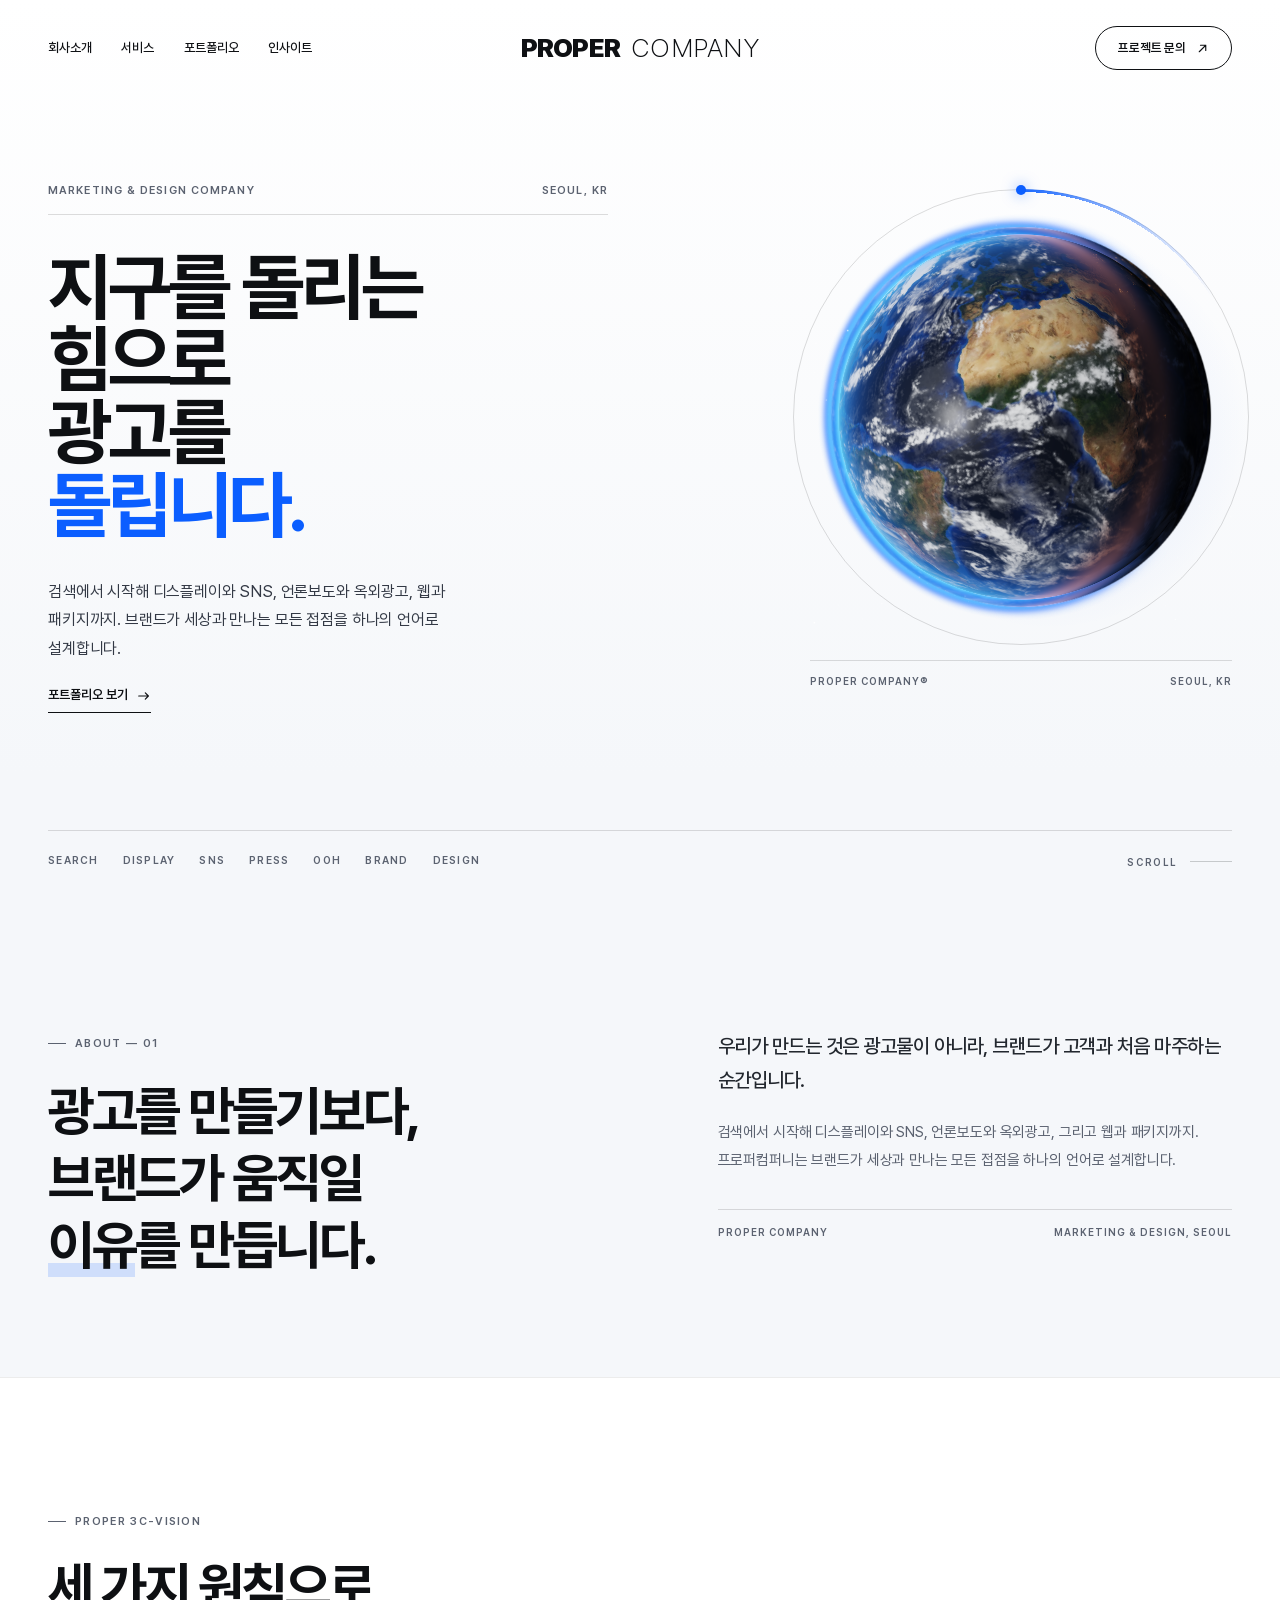
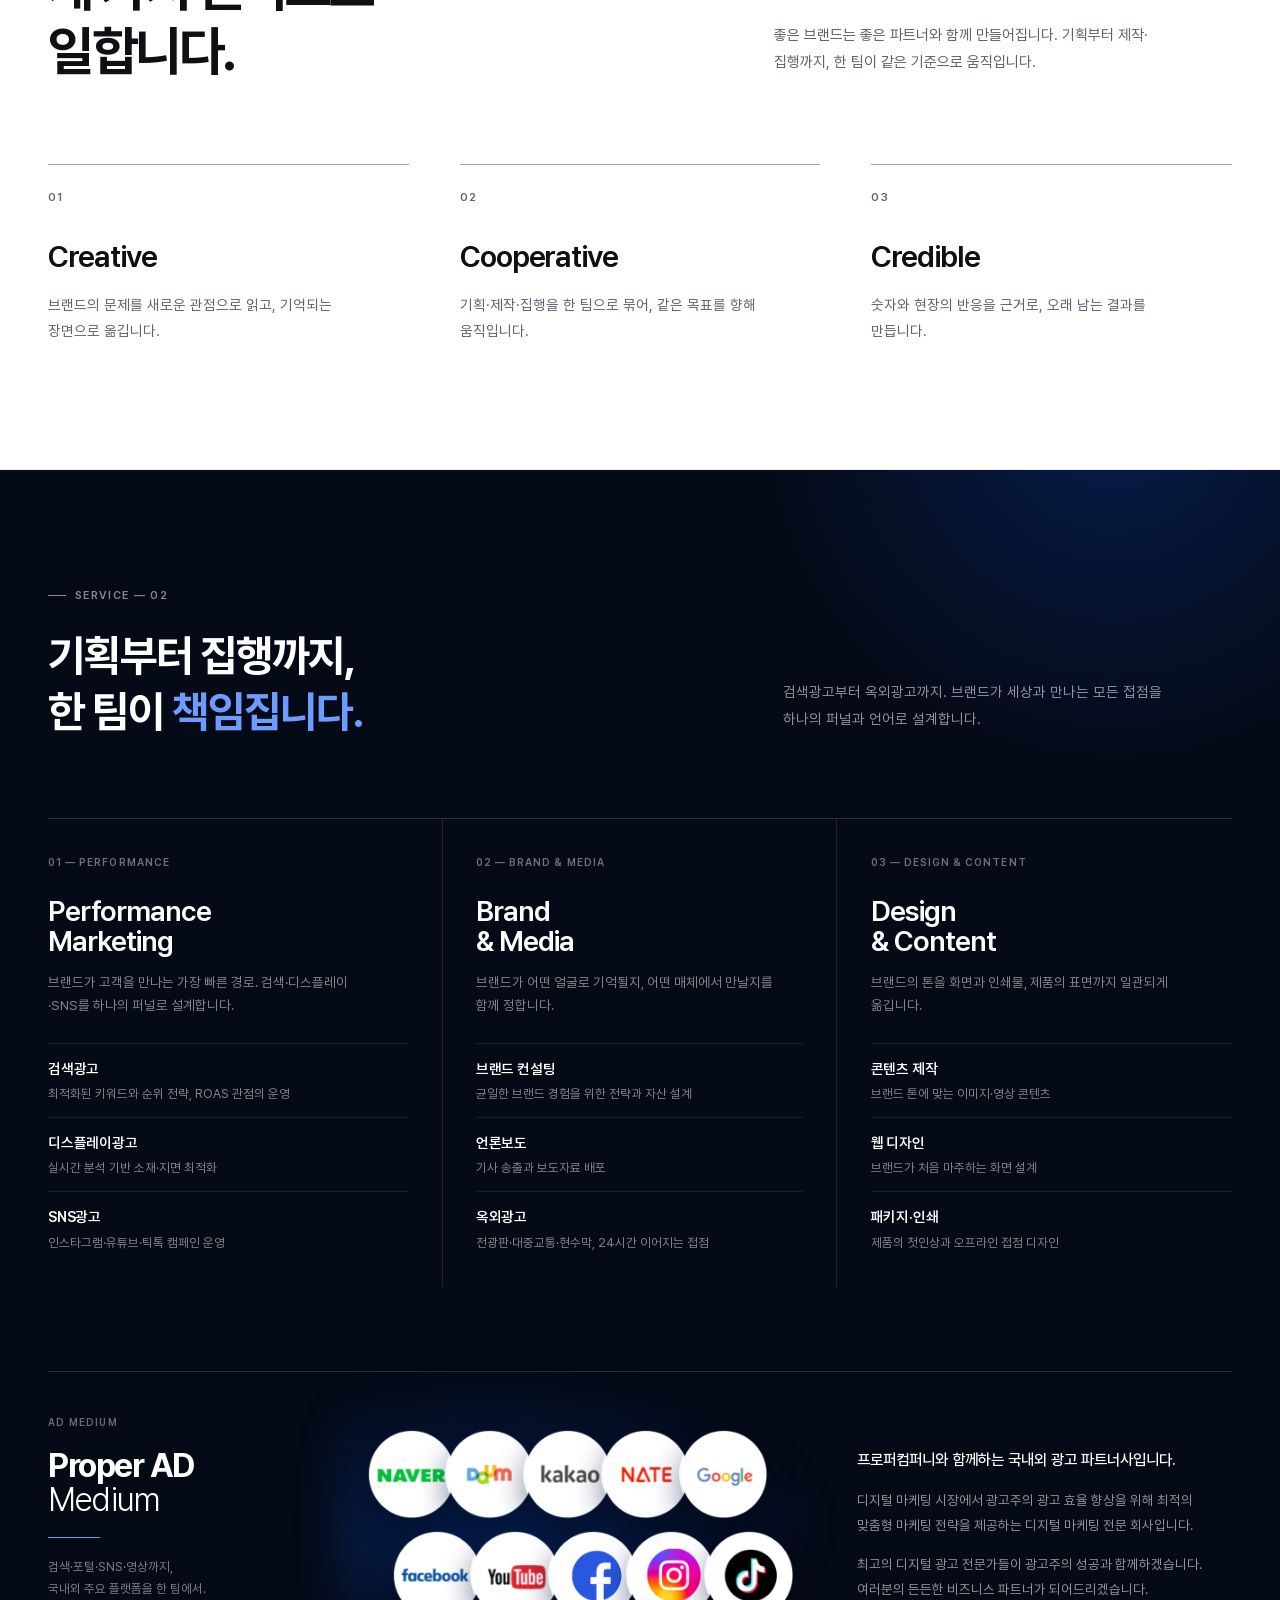
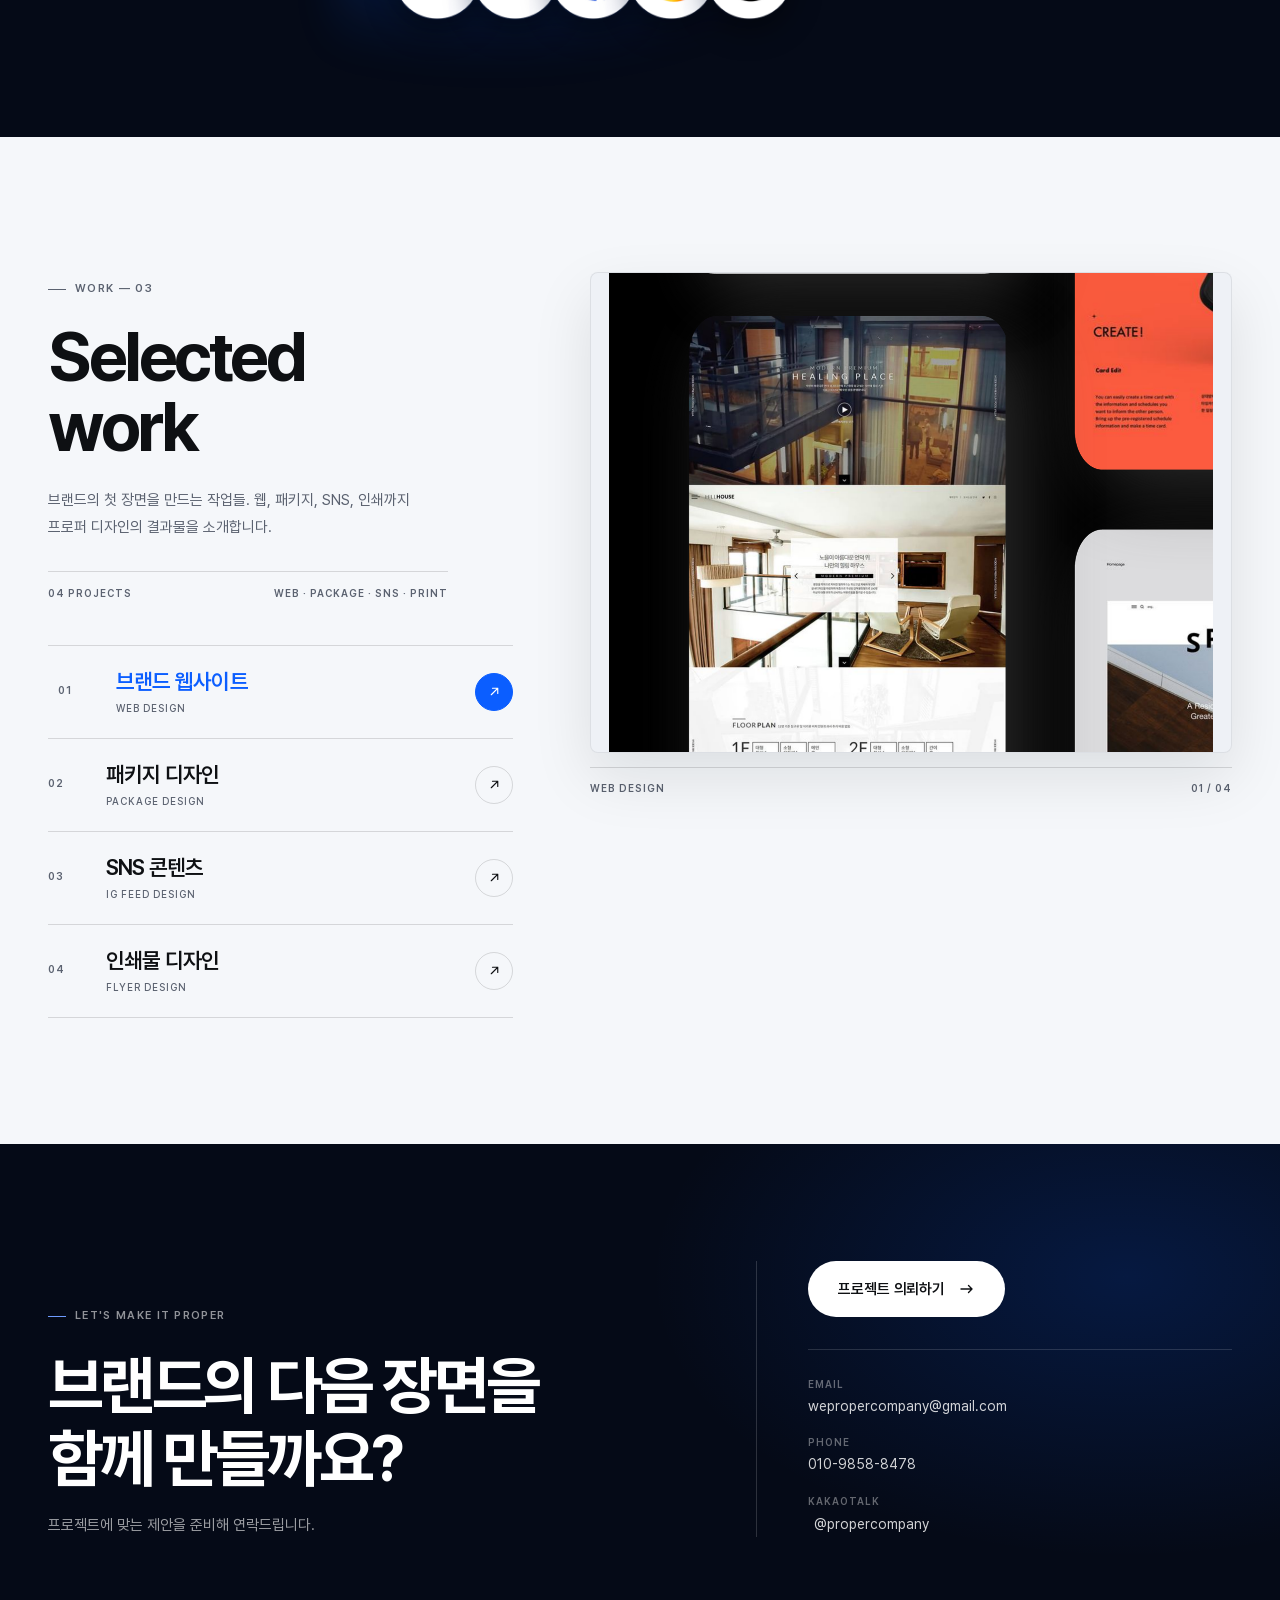
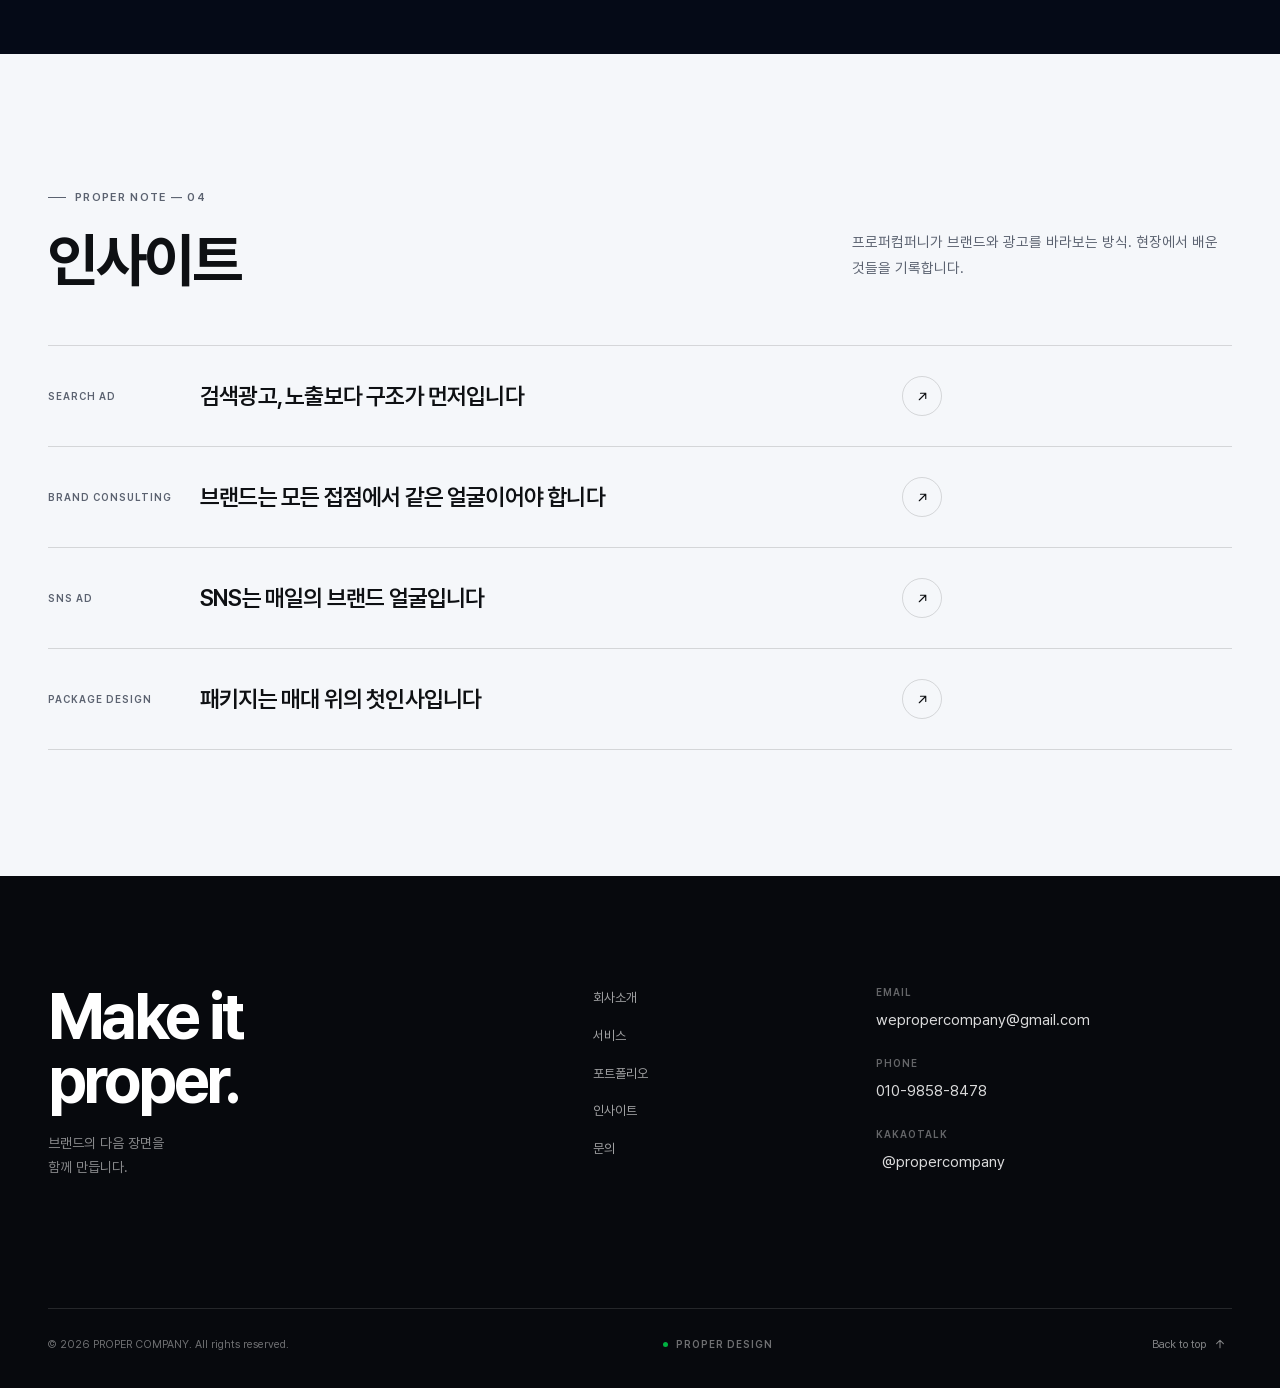
==== proper-company.html @ 9ce6f9da "Initial commit: PROPER COMPANY site Co-Authored-By: Claude Sonnet 5.5 <noreply@anthropic.com>" ====
<!DOCTYPE html>
<html lang="ko">
<head>
  <meta charset="UTF-8">
  <meta name="viewport" content="width=device-width, initial-scale=1.0">
  <meta name="description" content="종합광고대행사 프로퍼컴퍼니. 검색광고, 디스플레이, SNS, 언론보도, 옥외광고, 브랜드 컨설팅과 디자인까지. 브랜드가 세상과 만나는 모든 접점을 설계합니다.">
  <meta property="og:type" content="website">
  <meta property="og:site_name" content="PROPER COMPANY">
  <meta property="og:title" content="PROPER COMPANY — 종합광고대행사 프로퍼컴퍼니">
  <meta property="og:description" content="검색광고부터 디스플레이, SNS, 언론보도, 옥외광고, 브랜드 컨설팅과 디자인까지. 브랜드가 세상과 만나는 모든 접점을 설계합니다.">
  <meta property="og:image" content="assets/images/proper/work-web.png">
  <meta property="og:locale" content="ko_KR">
  <meta name="twitter:card" content="summary_large_image">
  <meta name="theme-color" content="#050A17">
  <title>PROPER COMPANY — 종합광고대행사 프로퍼컴퍼니</title>
  <link rel="stylesheet" href="assets/css/proper.css">
  <link rel="preload" as="image" href="assets/images/proper/terra/poster.png" fetchpriority="high">
  <link rel="preload" as="image" href="assets/images/proper/terra/day.jpg">
  <link rel="preload" as="image" href="assets/images/proper/terra/night.jpg">
  <link rel="preload" as="image" href="assets/images/proper/terra/water.jpg">
  <link rel="preload" as="image" href="assets/images/proper/terra/topo.jpg">
  <link rel="preload" as="image" href="assets/images/proper/terra/clouds.png">
</head>
<body>
  <a class="skip-link" href="#main">본문으로 바로가기</a>

  <header class="site-header" data-od-id="site-header">
    <div class="inner header__inner">
      <nav class="header__nav" aria-label="주요 메뉴">
        <a href="#about">회사소개</a>
        <a href="#services">서비스</a>
        <a href="#portfolio">포트폴리오</a>
        <a href="#insight">인사이트</a>
      </nav>

      <a class="logo" href="#top" aria-label="PROPER COMPANY 홈">
        <span class="logo__proper">PROPER</span><span class="logo__company">COMPANY</span>
      </a>

      <div class="header__actions">
        <button class="header__cta" type="button" data-open-inquiry>
          프로젝트 문의
          <svg viewBox="0 0 16 16" fill="none" aria-hidden="true"><path d="M4 12L12 4M12 4H5.5M12 4v6.5" stroke="currentColor" stroke-width="1.4" stroke-linecap="round" stroke-linejoin="round"/></svg>
        </button>
        <button class="menu-btn" type="button" aria-label="메뉴 열기" aria-expanded="false" aria-controls="mobile-menu">
          <span></span><span></span>
        </button>
      </div>
    </div>
  </header>

  <div class="mobile-menu" id="mobile-menu" aria-hidden="true">
    <nav aria-label="모바일 메뉴">
      <a href="#about">회사소개 <span>01</span></a>
      <a href="#services">서비스 <span>02</span></a>
      <a href="#portfolio">포트폴리오 <span>03</span></a>
      <a href="#insight">인사이트 <span>04</span></a>
      <a href="#contact">문의 <span>05</span></a>
    </nav>
    <div class="mobile-menu__contact">
      <a href="mailto:wepropercompany@gmail.com">wepropercompany@gmail.com</a>
      <a href="tel:01098588478">010-9858-8478</a>
      <span>카카오톡 @propercompany</span>
    </div>
  </div>

  <main id="main">
    <section class="hero" id="top" data-od-id="hero" aria-labelledby="hero-title">
      <div class="inner hero__grid">
        <div class="hero__copy">
          <p class="hero__kicker reveal">
            <span>Marketing &amp; Design Company</span>
            <span>Seoul, KR</span>
          </p>

          <h1 class="hero__title" id="hero-title" data-od-id="hero-title">
            지구를 돌리는<br>힘으로<br>광고를<br><em>돌립니다.</em>
          </h1>

          <div class="hero__aside reveal" style="--d:160ms">
            <p>검색에서 시작해 디스플레이와 SNS, 언론보도와 옥외광고, 웹과 패키지까지. 브랜드가 세상과 만나는 모든 접점을 하나의 언어로 설계합니다.</p>
            <a class="hero__link" href="#portfolio" data-od-id="hero-work-link">
              포트폴리오 보기
              <svg viewBox="0 0 16 16" fill="none" aria-hidden="true"><path d="M2 8h11M9.5 4.5L13 8l-3.5 3.5" stroke="currentColor" stroke-width="1.4" stroke-linecap="round" stroke-linejoin="round"/></svg>
            </a>
          </div>
        </div>

        <div class="hero__visual">
          <div class="hero__orb">
            <div class="hero__orb-y">
              <div class="hero__terra" id="terra-dusk-root" aria-hidden="true"></div>
              <img class="hero__orb-fallback" src="assets/images/proper/terra/poster.png" alt="" width="600" height="600">
              <span class="hero__orbit" aria-hidden="true"><span class="hero__orbit-dot"></span></span>
            </div>
          </div>
          <p class="hero__caption">
            <span>Proper Company®</span>
            <span>Seoul, KR</span>
          </p>
        </div>
      </div>

      <div class="inner hero__foot">
        <ul class="hero__disciplines" aria-label="서비스 분야">
          <li>Search</li>
          <li>Display</li>
          <li>SNS</li>
          <li>Press</li>
          <li>OOH</li>
          <li>Brand</li>
          <li>Design</li>
        </ul>
        <a class="hero__scroll" href="#about">
          <span>SCROLL</span>
          <i aria-hidden="true"></i>
        </a>
      </div>
    </section>

    <section class="prologue" id="about" data-od-id="prologue" aria-labelledby="prologue-title">
      <div class="inner prologue__grid">
        <div class="prologue__head mask-reveal">
          <span class="eyebrow">About — 01</span>
          <h2 id="prologue-title">
            <span class="line"><span>광고를 만들기보다,</span></span>
            <span class="line"><span>브랜드가 움직일</span></span>
            <span class="line"><span><em>이유</em>를 만듭니다.</span></span>
          </h2>
        </div>
        <div class="prologue__copy">
          <p class="prologue__lede reveal" style="--d:120ms">우리가 만드는 것은 광고물이 아니라, 브랜드가 고객과 처음 마주하는 순간입니다.</p>
          <p class="reveal" style="--d:210ms">검색에서 시작해 디스플레이와 SNS, 언론보도와 옥외광고, 그리고 웹과 패키지까지. 프로퍼컴퍼니는 브랜드가 세상과 만나는 모든 접점을 하나의 언어로 설계합니다.</p>
          <div class="prologue__sign reveal" style="--d:300ms">
            <span>PROPER COMPANY</span>
            <span>Marketing &amp; Design, Seoul</span>
          </div>
        </div>
      </div>
    </section>

    <section class="vision" data-od-id="vision" aria-labelledby="vision-title">
      <div class="inner">
        <div class="vision__head mask-reveal">
          <div>
            <span class="eyebrow">Proper 3C-Vision</span>
            <h2 id="vision-title">
              <span class="line"><span>세 가지 원칙으로</span></span>
              <span class="line"><span>일합니다.</span></span>
            </h2>
          </div>
          <p class="reveal" style="--d:220ms">좋은 브랜드는 좋은 파트너와 함께 만들어집니다. 기획부터 제작·집행까지, 한 팀이 같은 기준으로 움직입니다.</p>
        </div>

        <div class="vision__grid">
          <article class="vision__item reveal" data-od-id="vision-creative">
            <span class="vision__index">01</span>
            <h3>Creative</h3>
            <p>브랜드의 문제를 새로운 관점으로 읽고, 기억되는 장면으로 옮깁니다.</p>
          </article>
          <article class="vision__item reveal" style="--d:80ms" data-od-id="vision-cooperative">
            <span class="vision__index">02</span>
            <h3>Cooperative</h3>
            <p>기획·제작·집행을 한 팀으로 묶어, 같은 목표를 향해 움직입니다.</p>
          </article>
          <article class="vision__item reveal" style="--d:160ms" data-od-id="vision-credible">
            <span class="vision__index">03</span>
            <h3>Credible</h3>
            <p>숫자와 현장의 반응을 근거로, 오래 남는 결과를 만듭니다.</p>
          </article>
        </div>
      </div>
    </section>

    <section class="services dark" id="services" data-od-id="services" data-header="dark" aria-labelledby="services-title">
      <div class="inner">
        <div class="services__top">
          <div class="services__intro reveal">
            <span class="eyebrow">Service — 02</span>
            <h2 class="services__statement" id="services-title">
              기획부터 집행까지,<br>한 팀이 <em>책임집니다.</em>
            </h2>
          </div>
          <p class="services__note reveal" style="--d:120ms">
            검색광고부터 옥외광고까지. 브랜드가 세상과 만나는 모든 접점을 하나의 퍼널과 언어로 설계합니다.
          </p>
        </div>

        <div class="service-list">
          <article class="service reveal" data-od-id="service-performance">
            <span class="service__index">01 — Performance</span>
            <h3>Performance<br>Marketing</h3>
            <p class="service__desc">브랜드가 고객을 만나는 가장 빠른 경로. 검색·디스플레이·SNS를 하나의 퍼널로 설계합니다.</p>
            <ul class="service__items">
              <li><strong>검색광고</strong><span>최적화된 키워드와 순위 전략, ROAS 관점의 운영</span></li>
              <li><strong>디스플레이광고</strong><span>실시간 분석 기반 소재·지면 최적화</span></li>
              <li><strong>SNS광고</strong><span>인스타그램·유튜브·틱톡 캠페인 운영</span></li>
            </ul>
          </article>

          <article class="service reveal" style="--d:80ms" data-od-id="service-brand-media">
            <span class="service__index">02 — Brand &amp; Media</span>
            <h3>Brand<br>&amp; Media</h3>
            <p class="service__desc">브랜드가 어떤 얼굴로 기억될지, 어떤 매체에서 만날지를 함께 정합니다.</p>
            <ul class="service__items">
              <li><strong>브랜드 컨설팅</strong><span>균일한 브랜드 경험을 위한 전략과 자산 설계</span></li>
              <li><strong>언론보도</strong><span>기사 송출과 보도자료 배포</span></li>
              <li><strong>옥외광고</strong><span>전광판·대중교통·현수막, 24시간 이어지는 접점</span></li>
            </ul>
          </article>

          <article class="service reveal" style="--d:160ms" data-od-id="service-design">
            <span class="service__index">03 — Design &amp; Content</span>
            <h3>Design<br>&amp; Content</h3>
            <p class="service__desc">브랜드의 톤을 화면과 인쇄물, 제품의 표면까지 일관되게 옮깁니다.</p>
            <ul class="service__items">
              <li><strong>콘텐츠 제작</strong><span>브랜드 톤에 맞는 이미지·영상 콘텐츠</span></li>
              <li><strong>웹 디자인</strong><span>브랜드가 처음 마주하는 화면 설계</span></li>
              <li><strong>패키지·인쇄</strong><span>제품의 첫인상과 오프라인 접점 디자인</span></li>
            </ul>
          </article>
        </div>

        <div class="media-band reveal" data-od-id="media-band">
          <div class="media-band__head">
            <span class="media-band__label">AD MEDIUM</span>
            <h3 class="media-band__title">Proper AD <span>Medium</span></h3>
            <p class="media-band__note">검색·포털·SNS·영상까지,<br>국내외 주요 플랫폼을 한 팀에서.</p>
          </div>

          <div class="media-band__body">
            <div class="media-band__platforms">
              <ul class="media-band__row" aria-label="국내 광고 플랫폼">
                <li><img src="assets/images/proper/media/naver.png" alt="네이버" width="200" height="200" loading="lazy"></li>
                <li><img src="assets/images/proper/media/daum.png" alt="다음" width="200" height="200" loading="lazy"></li>
                <li><img src="assets/images/proper/media/kakao.png" alt="카카오" width="200" height="200" loading="lazy"></li>
                <li><img src="assets/images/proper/media/nate.png" alt="네이트" width="200" height="200" loading="lazy"></li>
                <li><img src="assets/images/proper/media/google.png" alt="구글" width="200" height="200" loading="lazy"></li>
              </ul>
              <ul class="media-band__row media-band__row--global" aria-label="글로벌 광고 플랫폼">
                <li><img src="assets/images/proper/media/facebook.png" alt="페이스북" width="200" height="200" loading="lazy"></li>
                <li><img src="assets/images/proper/media/youtube.png" alt="유튜브" width="200" height="200" loading="lazy"></li>
                <li><img src="assets/images/proper/media/facebook-icon.png" alt="페이스북 앱" width="200" height="200" loading="lazy"></li>
                <li><img src="assets/images/proper/media/instagram.png" alt="인스타그램" width="200" height="200" loading="lazy"></li>
                <li><img src="assets/images/proper/media/tiktok.png" alt="틱톡" width="200" height="200" loading="lazy"></li>
              </ul>
            </div>

            <div class="media-band__copy">
              <p class="media-band__lede">프로퍼컴퍼니와 함께하는 국내외 광고 파트너사입니다.</p>
              <p>디지털 마케팅 시장에서 광고주의 광고 효율 향상을 위해 최적의 맞춤형 마케팅 전략을 제공하는 디지털 마케팅 전문 회사입니다.</p>
              <p>최고의 디지털 광고 전문가들이 광고주의 성공과 함께하겠습니다. 여러분의 든든한 비즈니스 파트너가 되어드리겠습니다.</p>
            </div>
          </div>
        </div>
      </div>
    </section>

    <section class="portfolio" id="portfolio" data-od-id="portfolio" aria-labelledby="portfolio-title">
      <div class="inner">
        <div class="portfolio__grid">
          <div class="portfolio__left">
            <div class="portfolio__head reveal">
              <span class="eyebrow">Work — 03</span>
              <h2 id="portfolio-title">Selected<br>work</h2>
              <p>브랜드의 첫 장면을 만드는 작업들. 웹, 패키지, SNS, 인쇄까지 프로퍼 디자인의 결과물을 소개합니다.</p>
              <div class="portfolio__meta">
                <span>04 Projects</span>
                <span>Web · Package · SNS · Print</span>
              </div>
            </div>

            <div class="portfolio__list">
              <button class="portfolio__row is-active reveal" type="button" data-work="web" data-od-id="portfolio-item-web" aria-haspopup="dialog">
                <img class="portfolio__thumb" src="assets/images/proper/work-web.png" alt="" width="1200" height="954" loading="lazy">
                <span class="idx">01</span>
                <span class="body">
                  <strong>브랜드 웹사이트</strong>
                  <em>Web Design</em>
                </span>
                <span class="go" aria-hidden="true">
                  <svg viewBox="0 0 16 16" fill="none"><path d="M4 12L12 4M12 4H5.5M12 4v6.5" stroke="currentColor" stroke-width="1.4" stroke-linecap="round" stroke-linejoin="round"/></svg>
                </span>
              </button>

              <button class="portfolio__row reveal" type="button" data-work="package" data-od-id="portfolio-item-package" aria-haspopup="dialog">
                <img class="portfolio__thumb" src="assets/images/proper/work-package.png" alt="" width="1200" height="900" loading="lazy">
                <span class="idx">02</span>
                <span class="body">
                  <strong>패키지 디자인</strong>
                  <em>Package Design</em>
                </span>
                <span class="go" aria-hidden="true">
                  <svg viewBox="0 0 16 16" fill="none"><path d="M4 12L12 4M12 4H5.5M12 4v6.5" stroke="currentColor" stroke-width="1.4" stroke-linecap="round" stroke-linejoin="round"/></svg>
                </span>
              </button>

              <button class="portfolio__row reveal" type="button" data-work="igfeed" data-od-id="portfolio-item-igfeed" aria-haspopup="dialog">
                <img class="portfolio__thumb" src="assets/images/proper/work-igfeed.png" alt="" width="1200" height="720" loading="lazy">
                <span class="idx">03</span>
                <span class="body">
                  <strong>SNS 콘텐츠</strong>
                  <em>IG Feed Design</em>
                </span>
                <span class="go" aria-hidden="true">
                  <svg viewBox="0 0 16 16" fill="none"><path d="M4 12L12 4M12 4H5.5M12 4v6.5" stroke="currentColor" stroke-width="1.4" stroke-linecap="round" stroke-linejoin="round"/></svg>
                </span>
              </button>

              <button class="portfolio__row reveal" type="button" data-work="flyer" data-od-id="portfolio-item-flyer" aria-haspopup="dialog">
                <img class="portfolio__thumb" src="assets/images/proper/work-flyer.png" alt="" width="1200" height="790" loading="lazy">
                <span class="idx">04</span>
                <span class="body">
                  <strong>인쇄물 디자인</strong>
                  <em>Flyer Design</em>
                </span>
                <span class="go" aria-hidden="true">
                  <svg viewBox="0 0 16 16" fill="none"><path d="M4 12L12 4M12 4H5.5M12 4v6.5" stroke="currentColor" stroke-width="1.4" stroke-linecap="round" stroke-linejoin="round"/></svg>
                </span>
              </button>
            </div>
          </div>

          <div class="portfolio__preview reveal" style="--d:120ms">
            <div class="portfolio__frame" aria-hidden="true">
              <img class="is-shown" data-preview="web" src="assets/images/proper/work-web.png" alt="브랜드 웹사이트 디자인 예시" width="1200" height="954">
              <img data-preview="package" src="assets/images/proper/work-package.png" alt="패키지 디자인 예시" width="1200" height="900" loading="lazy">
              <img data-preview="igfeed" src="assets/images/proper/work-igfeed.png" alt="SNS 피드 디자인 예시" width="1200" height="720" loading="lazy">
              <img data-preview="flyer" src="assets/images/proper/work-flyer.png" alt="인쇄물 디자인 예시" width="1200" height="790" loading="lazy">
            </div>
            <div class="portfolio__caption">
              <span data-cap-cat>Web Design</span>
              <span data-cap-idx>01 / 04</span>
            </div>
          </div>
        </div>
      </div>
    </section>

    <section class="cta dark" id="contact" data-od-id="cta" data-header="dark" aria-labelledby="cta-title">
      <div class="inner cta__grid">
        <div class="cta__copy reveal">
          <span class="eyebrow">Let's make it proper</span>
          <h2 id="cta-title">브랜드의 다음 장면을<br>함께 만들까요?</h2>
          <p>프로젝트에 맞는 제안을 준비해 연락드립니다.</p>
        </div>

        <div class="cta__panel reveal" style="--d:120ms">
          <button class="cta__button" type="button" data-open-inquiry data-od-id="inquiry-open-btn">
            프로젝트 의뢰하기
            <svg viewBox="0 0 16 16" fill="none" aria-hidden="true"><path d="M2 8h11M9.5 4.5L13 8l-3.5 3.5" stroke="currentColor" stroke-width="1.4" stroke-linecap="round" stroke-linejoin="round"/></svg>
          </button>
          <div class="cta__contact">
            <div>
              <span>Email</span>
              <a href="mailto:wepropercompany@gmail.com">wepropercompany@gmail.com</a>
            </div>
            <div>
              <span>Phone</span>
              <a href="tel:01098588478">010-9858-8478</a>
            </div>
            <div>
              <span>KakaoTalk</span>
              <button type="button" data-copy-kakao>
                @propercompany
                <span class="copy-status" aria-live="polite">복사됨</span>
              </button>
            </div>
          </div>
        </div>
      </div>
    </section>

    <section class="insight" id="insight" data-od-id="insight" aria-labelledby="insight-title">
      <div class="inner">
        <div class="insight__head reveal">
          <div>
            <span class="eyebrow">Proper Note — 04</span>
            <h2 id="insight-title">인사이트</h2>
          </div>
          <p>프로퍼컴퍼니가 브랜드와 광고를 바라보는 방식. 현장에서 배운 것들을 기록합니다.</p>
        </div>

        <div class="insight__list">
          <button class="insight__row reveal" type="button" data-article="search" data-od-id="insight-row-search" aria-haspopup="dialog">
            <span class="tag">Search AD</span>
            <span class="insight__title" role="heading" aria-level="3">검색광고, 노출보다 구조가 먼저입니다</span>
            <span class="go" aria-hidden="true">
              <svg viewBox="0 0 16 16" fill="none"><path d="M4 12L12 4M12 4H5.5M12 4v6.5" stroke="currentColor" stroke-width="1.4" stroke-linecap="round" stroke-linejoin="round"/></svg>
            </span>
            <span class="insight__float" aria-hidden="true">
              <img src="assets/images/proper/work-search.png" alt="" width="1100" height="1012" loading="lazy">
            </span>
          </button>

          <button class="insight__row reveal" type="button" data-article="brand" data-od-id="insight-row-brand" aria-haspopup="dialog">
            <span class="tag">Brand Consulting</span>
            <span class="insight__title" role="heading" aria-level="3">브랜드는 모든 접점에서 같은 얼굴이어야 합니다</span>
            <span class="go" aria-hidden="true">
              <svg viewBox="0 0 16 16" fill="none"><path d="M4 12L12 4M12 4H5.5M12 4v6.5" stroke="currentColor" stroke-width="1.4" stroke-linecap="round" stroke-linejoin="round"/></svg>
            </span>
            <span class="insight__float" aria-hidden="true">
              <img src="assets/images/proper/work-web.png" alt="" width="1200" height="954" loading="lazy">
            </span>
          </button>

          <button class="insight__row reveal" type="button" data-article="sns" data-od-id="insight-row-sns" aria-haspopup="dialog">
            <span class="tag">SNS AD</span>
            <span class="insight__title" role="heading" aria-level="3">SNS는 매일의 브랜드 얼굴입니다</span>
            <span class="go" aria-hidden="true">
              <svg viewBox="0 0 16 16" fill="none"><path d="M4 12L12 4M12 4H5.5M12 4v6.5" stroke="currentColor" stroke-width="1.4" stroke-linecap="round" stroke-linejoin="round"/></svg>
            </span>
            <span class="insight__float" aria-hidden="true">
              <img src="assets/images/proper/work-igfeed.png" alt="" width="1200" height="720" loading="lazy">
            </span>
          </button>

          <button class="insight__row reveal" type="button" data-article="package" data-od-id="insight-row-package" aria-haspopup="dialog">
            <span class="tag">Package Design</span>
            <span class="insight__title" role="heading" aria-level="3">패키지는 매대 위의 첫인사입니다</span>
            <span class="go" aria-hidden="true">
              <svg viewBox="0 0 16 16" fill="none"><path d="M4 12L12 4M12 4H5.5M12 4v6.5" stroke="currentColor" stroke-width="1.4" stroke-linecap="round" stroke-linejoin="round"/></svg>
            </span>
            <span class="insight__float" aria-hidden="true">
              <img src="assets/images/proper/work-package.png" alt="" width="1200" height="900" loading="lazy">
            </span>
          </button>
        </div>
      </div>
    </section>
  </main>

  <footer class="site-footer" data-od-id="footer" data-header="dark">
    <div class="inner">
      <div class="footer__top">
        <div class="footer__statement">
          <h3>Make it<br>proper.</h3>
          <p>브랜드의 다음 장면을<br>함께 만듭니다.</p>
        </div>

        <nav class="footer__nav" aria-label="푸터 메뉴">
          <ul>
            <li><a href="#about">회사소개</a></li>
            <li><a href="#services">서비스</a></li>
            <li><a href="#portfolio">포트폴리오</a></li>
            <li><a href="#insight">인사이트</a></li>
            <li><a href="#contact">문의</a></li>
          </ul>
        </nav>

        <div class="footer__contact">
          <div>
            <span>Email</span>
            <a href="mailto:wepropercompany@gmail.com">wepropercompany@gmail.com</a>
          </div>
          <div>
            <span>Phone</span>
            <a href="tel:01098588478">010-9858-8478</a>
          </div>
          <div>
            <span>KakaoTalk</span>
            <button type="button" data-copy-kakao>
              @propercompany
              <span class="copy-status" aria-live="polite">복사됨</span>
            </button>
          </div>
        </div>
      </div>

      <div class="footer__bottom">
        <p>© 2026 PROPER COMPANY. All rights reserved.</p>
        <span class="design"><i></i>PROPER DESIGN</span>
        <button class="to-top" type="button" data-to-top>
          Back to top
          <svg viewBox="0 0 16 16" fill="none" aria-hidden="true"><path d="M8 13V3M3.5 7.5L8 3l4.5 4.5" stroke="currentColor" stroke-width="1.4" stroke-linecap="round" stroke-linejoin="round"/></svg>
        </button>
      </div>
    </div>
  </footer>

  <!-- Work detail -->
  <div class="modal" id="work-modal" aria-hidden="true" data-od-id="work-modal">
    <div class="modal__backdrop" data-close></div>
    <div class="modal__panel work-modal__panel" role="dialog" aria-modal="true" aria-labelledby="work-modal-title">
      <button class="modal__close" type="button" data-close aria-label="닫기">
        <svg viewBox="0 0 16 16" fill="none" aria-hidden="true"><path d="M4 4l8 8M12 4l-8 8" stroke="currentColor" stroke-width="1.4" stroke-linecap="round"/></svg>
      </button>
      <div class="work-modal__media">
        <img id="work-modal-img" src="assets/images/proper/work-web.png" alt="" width="1200" height="954">
      </div>
      <div class="work-modal__body">
        <span class="eyebrow" id="work-modal-cat">Web Design</span>
        <h2 id="work-modal-title">브랜드 웹사이트</h2>
        <p id="work-modal-desc"></p>
        <dl>
          <div><dt>Scope</dt><dd id="work-modal-scope">기획 · UI/UX · 퍼블리싱</dd></div>
          <div><dt>Deliverables</dt><dd id="work-modal-deliverables">웹사이트</dd></div>
        </dl>
        <button class="work-modal__cta" type="button" data-open-inquiry>
          비슷한 프로젝트 문의하기
          <svg viewBox="0 0 16 16" width="14" height="14" fill="none" aria-hidden="true"><path d="M2 8h11M9.5 4.5L13 8l-3.5 3.5" stroke="currentColor" stroke-width="1.4" stroke-linecap="round" stroke-linejoin="round"/></svg>
        </button>
      </div>
    </div>
  </div>

  <!-- Inquiry -->
  <div class="modal" id="inquiry-modal" aria-hidden="true" data-od-id="inquiry-modal">
    <div class="modal__backdrop" data-close></div>
    <div class="modal__panel inquiry-modal__panel" role="dialog" aria-modal="true" aria-labelledby="inquiry-title">
      <button class="modal__close" type="button" data-close aria-label="닫기">
        <svg viewBox="0 0 16 16" fill="none" aria-hidden="true"><path d="M4 4l8 8M12 4l-8 8" stroke="currentColor" stroke-width="1.4" stroke-linecap="round"/></svg>
      </button>

      <div class="inquiry-modal__head">
        <span class="eyebrow">Project Inquiry</span>
        <h2 id="inquiry-title">프로젝트를 시작해 볼까요?</h2>
        <p>아래 내용을 남겨주시면 담당자가 확인 후 연락드립니다.</p>
      </div>

      <form class="inquiry-form" id="inquiry-form" novalidate>
        <div class="form-grid">
          <div class="field">
            <label for="company">회사 / 브랜드명</label>
            <input type="text" id="company" name="company" autocomplete="organization" placeholder="회사명 또는 브랜드명">
          </div>
          <div class="field">
            <label for="name">담당자명 <span aria-hidden="true">*</span></label>
            <input type="text" id="name" name="name" autocomplete="name" placeholder="성함" aria-describedby="err-name" required>
            <p class="field__error" id="err-name" data-error-for="name"></p>
          </div>
          <div class="field">
            <label for="phone">연락처 <span aria-hidden="true">*</span></label>
            <input type="tel" id="phone" name="phone" autocomplete="tel" placeholder="010-0000-0000" aria-describedby="err-phone" required>
            <p class="field__error" id="err-phone" data-error-for="phone"></p>
          </div>
          <div class="field">
            <label for="email">이메일 <span aria-hidden="true">*</span></label>
            <input type="email" id="email" name="email" autocomplete="email" placeholder="name@company.com" aria-describedby="err-email" required>
            <p class="field__error" id="err-email" data-error-for="email"></p>
          </div>

          <fieldset class="fieldset field--full" aria-describedby="err-service">
            <legend class="fieldset__legend">관심 서비스 <span aria-hidden="true">*</span></legend>
            <div class="chips">
              <label class="chip"><input type="checkbox" name="service" value="검색광고"><span>검색광고</span></label>
              <label class="chip"><input type="checkbox" name="service" value="디스플레이·SNS"><span>디스플레이·SNS</span></label>
              <label class="chip"><input type="checkbox" name="service" value="브랜드 컨설팅"><span>브랜드 컨설팅</span></label>
              <label class="chip"><input type="checkbox" name="service" value="언론·옥외광고"><span>언론·옥외광고</span></label>
              <label class="chip"><input type="checkbox" name="service" value="콘텐츠 제작"><span>콘텐츠 제작</span></label>
              <label class="chip"><input type="checkbox" name="service" value="디자인"><span>디자인</span></label>
            </div>
            <p class="field__error" id="err-service" data-error-for="service"></p>
          </fieldset>

          <div class="field field--full">
            <label for="budget">예산</label>
            <select id="budget" name="budget">
              <option value="">선택해 주세요</option>
              <option>500만 원 이하</option>
              <option>500만 원 – 1,000만 원</option>
              <option>1,000만 원 – 3,000만 원</option>
              <option>3,000만 원 이상</option>
              <option>아직 미정</option>
            </select>
          </div>

          <div class="field field--full">
            <label for="message">프로젝트 내용 <span aria-hidden="true">*</span></label>
            <textarea id="message" name="message" placeholder="프로젝트에 대해 알려주세요. 서비스, 일정, 예산 등을 적어주시면 좋습니다." aria-describedby="err-message" required></textarea>
            <p class="field__error" id="err-message" data-error-for="message"></p>
          </div>
        </div>

        <button class="form-submit" type="submit">
          문의 보내기
          <svg viewBox="0 0 16 16" width="15" height="15" fill="none" aria-hidden="true"><path d="M2 8h11M9.5 4.5L13 8l-3.5 3.5" stroke="currentColor" stroke-width="1.4" stroke-linecap="round" stroke-linejoin="round"/></svg>
        </button>
        <p class="form-note">데모 페이지입니다. 실제 문의는 wepropercompany@gmail.com으로 보내주세요.</p>
      </form>

      <div class="inquiry-success" id="inquiry-success" role="status" aria-live="polite">
        <div class="icon" aria-hidden="true">
          <svg viewBox="0 0 24 24" width="26" height="26" fill="none"><path d="M5 12.5l4.2 4L19 7" stroke="currentColor" stroke-width="1.8" stroke-linecap="round" stroke-linejoin="round"/></svg>
        </div>
        <h3>문의 내용이 준비되었습니다.</h3>
        <p>데모 환경에서는 자동으로 전송되지 않습니다.<br>아래 버튼으로 이메일 앱을 열어 보내주세요.</p>
        <a class="form-submit" id="mailto-link" href="mailto:wepropercompany@gmail.com">이메일로 보내기</a>
        <p class="form-note"><button type="button" class="success-close" data-close>닫기</button></p>
      </div>
    </div>
  </div>

  <!-- Article -->
  <div class="modal" id="article-modal" aria-hidden="true" data-od-id="article-modal">
    <div class="modal__backdrop" data-close></div>
    <div class="modal__panel article-modal__panel" role="dialog" aria-modal="true" aria-labelledby="article-title">
      <button class="modal__close" type="button" data-close aria-label="닫기">
        <svg viewBox="0 0 16 16" fill="none" aria-hidden="true"><path d="M4 4l8 8M12 4l-8 8" stroke="currentColor" stroke-width="1.4" stroke-linecap="round"/></svg>
      </button>
      <span class="eyebrow" id="article-cat">Search AD</span>
      <h2 id="article-title">검색광고, 노출보다 구조가 먼저입니다</h2>
      <div class="article__media"><img id="article-img" src="assets/images/proper/work-search.png" alt="" width="1100" height="1012"></div>
      <div class="article__body" id="article-body"></div>
      <div class="article__meta">PROPER NOTE — PROPER COMPANY</div>
    </div>
  </div>

  <noscript>
    <style>
      .site-header { transform: none; }
      .hero__title, .hero__orb { opacity: 1 !important; transform: none !important; }
      .reveal { opacity: 1 !important; transform: none !important; }
      .line > span, .mask-reveal .eyebrow { opacity: 1 !important; transform: none !important; }
      .eyebrow::before, .vision__item::before { transform: none !important; }
    </style>
  </noscript>

  <script src="assets/vendor/lenis.js"></script>
  <script src="assets/js/terra-dusk.js"></script>
  <script src="assets/js/proper.js"></script>
</body>
</html>
---- assets/css/proper.css ----
@import url("../fonts/fonts.css");

:root {
  --bg: #f5f7fa;
  --surface: #ffffff;
  --ink: #0e1013;
  --muted: #5b6270;
  --line: rgba(14, 16, 19, 0.14);
  --line-soft: rgba(14, 16, 19, 0.08);
  --accent: #0b5eff;
  --accent-deep: #0043d6;
  --accent-soft: #6e9bff;
  --navy: #050a17;
  --navy-soft: #0a1330;
  --green: #00b140;
  --danger: #c93b3b;
  --display: "Pretendard", "Apple SD Gothic Neo", sans-serif;
  --body: "Pretendard", "Apple SD Gothic Neo", sans-serif;
  --ease: cubic-bezier(0.22, 0.61, 0.36, 1);
  --header-h: 92px;
}

*,
*::before,
*::after {
  box-sizing: border-box;
}

html {
  -webkit-text-size-adjust: 100%;
}

html.lenis,
html.lenis body {
  height: auto;
}

.lenis.lenis-smooth {
  scroll-behavior: auto !important;
}

.lenis.lenis-stopped {
  overflow: hidden;
}

section[id] {
  scroll-margin-top: 100px;
}

body {
  margin: 0;
  background: var(--bg);
  color: var(--ink);
  font-family: var(--body);
  font-size: 16px;
  line-height: 1.6;
  word-break: keep-all;
  -webkit-font-smoothing: antialiased;
  overflow-x: hidden;
}

body.is-locked {
  overflow: hidden;
}

h1,
h2,
h3,
h4,
p,
ul,
ol,
figure {
  margin: 0;
}

ul,
ol {
  padding: 0;
  list-style: none;
}

a {
  color: inherit;
  text-decoration: none;
}

button {
  font: inherit;
  color: inherit;
  background: none;
  border: 0;
  cursor: pointer;
}

img {
  display: block;
  max-width: 100%;
}

::selection {
  background: var(--accent);
  color: #fff;
}

:focus-visible {
  outline: 2px solid var(--accent);
  outline-offset: 3px;
  border-radius: 4px;
}

.dark :focus-visible,
.site-footer :focus-visible {
  outline-color: #fff;
}

.inner {
  width: min(1320px, calc(100% - 96px));
  margin: 0 auto;
}

.skip-link {
  position: fixed;
  top: 12px;
  left: 12px;
  z-index: 300;
  padding: 12px 18px;
  background: var(--ink);
  color: #fff;
  border-radius: 8px;
  font-size: 13px;
  transform: translateY(-160%);
}

.skip-link:focus {
  transform: none;
}

.eyebrow {
  display: inline-flex;
  align-items: center;
  gap: 9px;
  font-family: var(--display);
  font-size: 11px;
  font-weight: 600;
  letter-spacing: 0.12em;
  text-transform: uppercase;
  color: var(--muted);
}

.eyebrow::before {
  content: "";
  width: 18px;
  height: 1px;
  background: currentColor;
}

.dark .eyebrow {
  color: rgba(255, 255, 255, 0.52);
}

.reveal {
  opacity: 0;
  transform: translateY(28px);
  transition:
    opacity 0.9s var(--ease),
    transform 0.9s var(--ease);
  transition-delay: var(--d, 0ms);
}

.reveal.is-in {
  opacity: 1;
  transform: none;
}

/* section motion */

.line {
  display: block;
  overflow: hidden;
  padding-bottom: 0.1em;
  margin-bottom: -0.1em;
}

.line > span {
  display: block;
  transform: translateY(112%);
  transition: transform 1s var(--ease);
}

.mask-reveal.is-in .line > span {
  transform: none;
}

.line:nth-child(2) > span {
  transition-delay: 0.08s;
}

.line:nth-child(3) > span {
  transition-delay: 0.16s;
}

.mask-reveal .eyebrow {
  opacity: 0;
  transform: translateY(8px);
  transition:
    opacity 0.6s var(--ease),
    transform 0.7s var(--ease);
}

.mask-reveal.is-in .eyebrow {
  opacity: 1;
  transform: none;
}

.reveal .eyebrow::before,
.mask-reveal .eyebrow::before {
  transform: scaleX(0);
  transform-origin: left;
  transition: transform 0.8s var(--ease) 0.12s;
}

.reveal.is-in .eyebrow::before,
.mask-reveal.is-in .eyebrow::before {
  transform: scaleX(1);
}

/* ---------- header ---------- */

.site-header {
  position: fixed;
  inset: 0 0 auto;
  z-index: 100;
  padding: 26px 0;
  color: var(--ink);
  transform: translateY(-105%);
  transition:
    transform 0.8s var(--ease),
    color 0.35s ease,
    background-color 0.35s ease,
    border-color 0.35s ease;
  border-bottom: 1px solid transparent;
}

body.is-ready .site-header {
  transform: none;
}

.site-header.is-scrolled {
  padding: 18px 0;
  background: rgba(245, 247, 250, 0.78);
  backdrop-filter: blur(16px);
  -webkit-backdrop-filter: blur(16px);
  border-bottom-color: var(--line-soft);
}

.site-header.is-dark {
  color: #fff;
}

.site-header.is-dark.is-scrolled {
  background: rgba(5, 10, 23, 0.62);
  border-bottom-color: rgba(255, 255, 255, 0.1);
}

.header__inner {
  display: grid;
  grid-template-columns: 1fr auto 1fr;
  align-items: center;
  gap: 24px;
}

.header__nav {
  display: flex;
  gap: 30px;
}

.header__nav a {
  position: relative;
  font-size: 13px;
  font-weight: 500;
  letter-spacing: -0.01em;
  white-space: nowrap;
}

.header__nav a::after {
  content: "";
  position: absolute;
  left: 0;
  right: 0;
  bottom: -5px;
  height: 1px;
  background: currentColor;
  transform: scaleX(0);
  transform-origin: left;
  transition: transform 0.35s var(--ease);
}

.header__nav a:hover::after,
.header__nav a:focus-visible::after {
  transform: scaleX(1);
}

.logo {
  display: inline-flex;
  align-items: baseline;
  gap: 0.4em;
  font-family: var(--display);
  font-size: clamp(22px, 2.08vw, 30px);
  font-weight: 400;
  letter-spacing: 0;
  line-height: 1;
  white-space: nowrap;
}

.logo__proper {
  font-weight: 900;
  letter-spacing: -0.03em;
}

.logo__company {
  font-weight: 200;
  letter-spacing: 0.02em;
  opacity: 1;
}

.header__actions {
  display: flex;
  align-items: center;
  justify-content: flex-end;
  gap: 16px;
}

.header__cta {
  display: inline-flex;
  align-items: center;
  gap: 10px;
  min-height: 44px;
  padding: 0 22px;
  border: 1px solid currentColor;
  border-radius: 999px;
  font-size: 12.5px;
  font-weight: 600;
  letter-spacing: -0.01em;
  transition:
    background-color 0.3s ease,
    color 0.3s ease,
    border-color 0.3s ease;
}

.header__cta:hover {
  background: var(--ink);
  color: #fff;
  border-color: var(--ink);
}

.is-dark .header__cta:hover {
  background: #fff;
  color: var(--ink);
  border-color: #fff;
}

.header__cta svg {
  width: 13px;
  height: 13px;
}

.menu-btn {
  display: none;
  width: 44px;
  height: 44px;
  padding: 0;
  position: relative;
  border: 1px solid currentColor;
  border-radius: 50%;
}

.menu-btn span {
  position: absolute;
  left: 13px;
  width: 16px;
  height: 1px;
  background: currentColor;
  transition: transform 0.35s var(--ease), top 0.35s var(--ease);
}

.menu-btn span:first-child {
  top: 20px;
}

.menu-btn span:last-child {
  top: 24px;
}

.menu-open .menu-btn span:first-child {
  top: 22px;
  transform: rotate(45deg);
}

.menu-open .menu-btn span:last-child {
  top: 22px;
  transform: rotate(-45deg);
}

.mobile-menu {
  position: fixed;
  inset: 0;
  z-index: 90;
  display: flex;
  flex-direction: column;
  justify-content: center;
  padding: 120px 36px 48px;
  background: var(--navy);
  color: #fff;
  opacity: 0;
  visibility: hidden;
  transform: translateY(-24px);
  transition:
    opacity 0.45s var(--ease),
    transform 0.45s var(--ease),
    visibility 0.45s;
}

.menu-open .mobile-menu {
  opacity: 1;
  visibility: visible;
  transform: none;
}

.mobile-menu nav {
  display: flex;
  flex-direction: column;
  border-top: 1px solid rgba(255, 255, 255, 0.14);
}

.mobile-menu nav a {
  display: flex;
  align-items: baseline;
  justify-content: space-between;
  padding: 20px 0;
  border-bottom: 1px solid rgba(255, 255, 255, 0.14);
  font-size: 30px;
  font-weight: 600;
  letter-spacing: -0.03em;
}

.mobile-menu nav a span {
  font-family: var(--display);
  font-size: 10px;
  font-weight: 400;
  letter-spacing: 0.18em;
  color: rgba(255, 255, 255, 0.45);
}

.mobile-menu__contact {
  margin-top: auto;
  display: grid;
  gap: 6px;
  font-size: 13px;
  color: rgba(255, 255, 255, 0.6);
}

.mobile-menu__contact a:hover {
  color: #fff;
}

/* ---------- hero ---------- */

.hero {
  position: relative;
  display: flex;
  flex-direction: column;
  min-height: 100svh;
  padding: calc(var(--header-h) + 36px) 0 30px;
  overflow: hidden;
  background: linear-gradient(180deg, #ffffff 0%, var(--bg) 86%);
}

.hero__grid {
  flex: 1;
  display: grid;
  grid-template-columns: minmax(0, 1.04fr) minmax(280px, 0.96fr);
  align-items: center;
  gap: clamp(32px, 5vw, 76px);
  padding-bottom: clamp(44px, 7vh, 76px);
}

.hero__kicker {
  display: flex;
  justify-content: space-between;
  gap: 18px;
  max-width: 560px;
  margin-bottom: clamp(26px, 4vh, 40px);
  padding-bottom: 14px;
  border-bottom: 1px solid var(--line);
  font-family: var(--display);
  font-size: 11px;
  font-weight: 600;
  letter-spacing: 0.1em;
  text-transform: uppercase;
  color: var(--muted);
}

.hero__title {
  font-family: var(--display);
  font-size: clamp(48px, 5.8vw, 86px);
  font-weight: 700;
  line-height: 0.98;
  letter-spacing: -0.055em;
  opacity: 0;
  transform: translateY(26px);
  transition:
    opacity 1s var(--ease),
    transform 1.15s var(--ease);
}

body.is-ready .hero__title {
  opacity: 1;
  transform: none;
}

.hero__title em {
  font-style: normal;
  color: var(--accent);
}

.hero__aside {
  display: flex;
  flex-direction: column;
  align-items: flex-start;
  gap: 20px;
  max-width: 430px;
  margin-top: clamp(28px, 4vh, 42px);
}

.hero__aside p {
  font-size: 16px;
  line-height: 1.78;
  letter-spacing: -0.01em;
  color: #333945;
}

.hero__link {
  display: inline-flex;
  align-items: center;
  gap: 9px;
  min-height: 30px;
  padding-bottom: 4px;
  border-bottom: 1px solid var(--ink);
  font-size: 13px;
  font-weight: 600;
  transition:
    color 0.25s ease,
    border-color 0.25s ease;
}

.hero__link:hover {
  color: var(--accent);
  border-bottom-color: var(--accent);
}

.hero__link svg {
  width: 14px;
  height: 14px;
  transition: transform 0.3s var(--ease);
}

.hero__link:hover svg {
  transform: translateX(3px);
}

.hero__visual {
  position: relative;
  display: flex;
  flex-direction: column;
  align-items: flex-end;
  justify-self: end;
  gap: 32px;
  width: min(100%, 520px);
}

.hero__visual::before {
  content: "";
  position: absolute;
  top: 50%;
  right: -6%;
  width: 82%;
  aspect-ratio: 1;
  transform: translateY(-54%);
  border-radius: 50%;
  background: radial-gradient(circle, rgba(11, 94, 255, 0.12), transparent 66%);
  pointer-events: none;
}

.hero__orb {
  position: relative;
  width: clamp(280px, 33vw, 462px);
  aspect-ratio: 1;
  opacity: 0;
  transform: translateY(44px) scale(0.96);
  transition:
    opacity 1.4s var(--ease) 0.12s,
    transform 1.6s var(--ease) 0.12s;
}

.hero__orbit {
  position: absolute;
  z-index: 2;
  inset: -4%;
  border: 1px solid var(--line);
  border-radius: 50%;
  pointer-events: none;
}

.hero__orbit-dot {
  position: absolute;
  inset: 0;
  animation: orbit-spin 18s linear infinite reverse;
}

.hero__orbit-dot::before {
  content: "";
  position: absolute;
  inset: -1px;
  border-radius: 50%;
  background: conic-gradient(
    from 0deg,
    rgba(11, 94, 255, 0.9) 0deg,
    rgba(11, 94, 255, 0.5) 18deg,
    rgba(11, 94, 255, 0.16) 38deg,
    transparent 58deg 360deg
  );
  -webkit-mask: radial-gradient(farthest-side, transparent calc(100% - 3px), #000 calc(100% - 3px));
  mask: radial-gradient(farthest-side, transparent calc(100% - 3px), #000 calc(100% - 3px));
  filter: drop-shadow(0 0 4px rgba(11, 94, 255, 0.45));
}

.hero__orbit-dot::after {
  content: "";
  position: absolute;
  top: -5px;
  left: 50%;
  width: 10px;
  height: 10px;
  margin-left: -5px;
  border-radius: 50%;
  background: var(--accent);
  box-shadow: 0 0 14px rgba(11, 94, 255, 0.55);
}

.hero__orb-y {
  position: relative;
  z-index: 1;
  width: 100%;
  height: 100%;
}

@keyframes orbit-spin {
  to {
    transform: rotate(360deg);
  }
}

body.is-ready .hero__orb {
  opacity: 1;
  transform: none;
}

.hero__orb img {
  width: 100%;
  height: 100%;
}

.hero__terra {
  position: absolute;
  inset: 0;
  z-index: 1;
}

.hero__terra > div {
  width: 100%;
  height: 100%;
}

.hero__orb-fallback {
  position: absolute;
  inset: 0;
  z-index: 0;
  object-fit: contain;
  pointer-events: none;
  transition:
    opacity 0.7s var(--ease),
    visibility 0.7s;
}

.hero__terra[data-ready="true"] + .hero__orb-fallback {
  opacity: 0;
  visibility: hidden;
}

.hero__caption {
  display: flex;
  justify-content: space-between;
  gap: 18px;
  width: clamp(280px, 33vw, 462px);
  padding-top: 12px;
  border-top: 1px solid var(--line);
  font-family: var(--display);
  font-size: 10px;
  font-weight: 600;
  letter-spacing: 0.1em;
  text-transform: uppercase;
  color: var(--muted);
}

.hero__foot {
  display: flex;
  align-items: center;
  justify-content: space-between;
  gap: 28px;
  padding-top: 22px;
  border-top: 1px solid var(--line);
}

.hero__disciplines {
  display: flex;
  flex-wrap: wrap;
  gap: 6px 24px;
}

.hero__disciplines li {
  font-family: var(--display);
  font-size: 10.5px;
  font-weight: 600;
  letter-spacing: 0.12em;
  text-transform: uppercase;
  color: var(--muted);
}

.hero__scroll {
  display: inline-flex;
  align-items: center;
  gap: 12px;
  font-family: var(--display);
  font-size: 10px;
  font-weight: 600;
  letter-spacing: 0.16em;
  color: var(--muted);
}

.hero__scroll i {
  position: relative;
  display: block;
  width: 42px;
  height: 1px;
  background: rgba(14, 16, 19, 0.2);
  overflow: hidden;
}

.hero__scroll i::after {
  content: "";
  position: absolute;
  inset: 0 auto 0 -100%;
  width: 100%;
  background: var(--ink);
  animation: scroll-line 1.9s var(--ease) infinite;
}

.hero__scroll:hover {
  color: var(--ink);
}

@keyframes scroll-line {
  0% {
    transform: translateX(0);
  }
  60%,
  100% {
    transform: translateX(200%);
  }
}

/* ---------- prologue ---------- */

.prologue {
  padding: clamp(96px, 14vh, 160px) 0 clamp(84px, 11vh, 128px);
}

.prologue__grid {
  display: grid;
  grid-template-columns: 1.06fr 0.94fr;
  gap: clamp(48px, 7vw, 104px);
  align-items: start;
}

.prologue__head h2 {
  margin-top: 26px;
  font-family: var(--display);
  font-size: clamp(34px, 4.2vw, 54px);
  font-weight: 700;
  line-height: 1.24;
  letter-spacing: -0.045em;
}

.prologue__head h2 em {
  font-style: normal;
  box-shadow: inset 0 -0.26em 0 rgba(11, 94, 255, 0.16);
}

.prologue__copy {
  max-width: 520px;
  padding-top: 4px;
}

.prologue__copy p {
  margin-top: 22px;
  font-size: 15px;
  line-height: 1.85;
  letter-spacing: -0.01em;
  color: var(--muted);
}

.prologue__copy .prologue__lede {
  margin-top: 0;
  font-size: 20px;
  font-weight: 500;
  line-height: 1.68;
  letter-spacing: -0.025em;
  color: #23282f;
}

.prologue__sign {
  display: flex;
  justify-content: space-between;
  gap: 20px;
  margin-top: 34px;
  padding-top: 14px;
  border-top: 1px solid var(--line);
  font-family: var(--display);
  font-size: 10px;
  font-weight: 600;
  letter-spacing: 0.1em;
  text-transform: uppercase;
  color: var(--muted);
}

.prologue__sign span:last-child {
  text-align: right;
}

/* ---------- vision ---------- */

.vision {
  padding: clamp(96px, 14vh, 150px) 0 clamp(100px, 14vh, 160px);
  background: var(--surface);
  border-top: 1px solid var(--line-soft);
  border-bottom: 1px solid var(--line-soft);
}

.vision__head {
  display: grid;
  grid-template-columns: 1fr 0.72fr;
  gap: clamp(40px, 7vw, 96px);
  align-items: end;
}

.vision__head h2 {
  margin-top: 24px;
  font-family: var(--display);
  font-size: clamp(34px, 4.2vw, 54px);
  font-weight: 700;
  line-height: 1.2;
  letter-spacing: -0.045em;
}

.vision__head p {
  max-width: 410px;
  padding-bottom: 8px;
  font-size: 15px;
  line-height: 1.8;
  color: var(--muted);
}

.vision__grid {
  display: grid;
  grid-template-columns: repeat(3, 1fr);
  gap: clamp(26px, 4vw, 56px);
  margin-top: clamp(52px, 7vw, 80px);
}

.vision__item {
  position: relative;
  padding-top: 24px;
  border-top: 1px solid var(--line);
}

.vision__item::before {
  content: "";
  position: absolute;
  top: -1px;
  left: 0;
  width: 100%;
  height: 1px;
  background: var(--ink);
  opacity: 0.28;
  transform: scaleX(0);
  transform-origin: left;
  transition: transform 1.1s var(--ease);
  transition-delay: var(--d, 0ms);
}

.vision__item.is-in::before {
  transform: scaleX(1);
}

.vision__index {
  display: block;
  margin-bottom: 26px;
  font-family: var(--display);
  font-size: 11px;
  font-weight: 600;
  letter-spacing: 0.1em;
  color: var(--muted);
}

.vision__item h3 {
  font-family: var(--display);
  font-size: clamp(24px, 2.4vw, 30px);
  font-weight: 600;
  letter-spacing: -0.035em;
}

.vision__item p {
  max-width: 300px;
  margin-top: 12px;
  font-size: 14.5px;
  line-height: 1.75;
  color: var(--muted);
}

/* ---------- services ---------- */

.services {
  position: relative;
  padding: clamp(88px, 12vh, 128px) 0 clamp(80px, 11vh, 118px);
  background: var(--navy);
  color: #fff;
  overflow: hidden;
}

.services::before {
  content: "";
  position: absolute;
  inset: -36% -18% auto auto;
  width: 62vw;
  height: 62vw;
  background: radial-gradient(circle, rgba(11, 94, 255, 0.22) 0%, transparent 64%);
  pointer-events: none;
}

.services .inner {
  position: relative;
  z-index: 1;
}

.services__top {
  display: grid;
  grid-template-columns: 1.18fr 0.82fr;
  gap: clamp(40px, 7vw, 96px);
  align-items: end;
}

.services__statement {
  max-width: 900px;
  margin-top: 24px;
  font-family: var(--display);
  font-size: clamp(30px, 3.4vw, 46px);
  font-weight: 700;
  line-height: 1.28;
  letter-spacing: -0.045em;
}

.services__statement em {
  font-style: normal;
  color: var(--accent-soft);
}

.services__note {
  max-width: 380px;
  padding-bottom: 8px;
  font-size: 14.5px;
  line-height: 1.8;
  color: rgba(255, 255, 255, 0.56);
}

.service-list {
  display: grid;
  grid-template-columns: repeat(3, 1fr);
  margin-top: clamp(52px, 7vw, 78px);
  border-top: 1px solid rgba(255, 255, 255, 0.16);
}

.service {
  padding: clamp(28px, 3vw, 36px) clamp(22px, 2.6vw, 38px) 34px 0;
  border-right: 1px solid rgba(255, 255, 255, 0.1);
  transition: background-color 0.4s ease;
}

.service:last-child {
  border-right: 0;
  padding-right: 0;
}

.service + .service {
  padding-left: clamp(22px, 2.6vw, 38px);
}

.service:hover {
  background: rgba(255, 255, 255, 0.03);
}

.service__index {
  display: block;
  font-family: var(--display);
  font-size: 10.5px;
  font-weight: 600;
  letter-spacing: 0.1em;
  text-transform: uppercase;
  color: rgba(255, 255, 255, 0.42);
}

.service h3 {
  margin-top: 26px;
  font-family: var(--display);
  font-size: clamp(24px, 2.2vw, 30px);
  font-weight: 600;
  line-height: 1.06;
  letter-spacing: -0.035em;
}

.service__desc {
  margin-top: 14px;
  max-width: 320px;
  font-size: 13.5px;
  line-height: 1.7;
  color: rgba(255, 255, 255, 0.5);
}

.service__items {
  margin-top: 26px;
  border-top: 1px solid rgba(255, 255, 255, 0.1);
}

.service__items li {
  padding: 13px 0;
  border-bottom: 1px solid rgba(255, 255, 255, 0.08);
}

.service__items li:last-child {
  border-bottom: 0;
  padding-bottom: 0;
}

.service__items strong {
  display: block;
  font-size: 14.5px;
  font-weight: 600;
  letter-spacing: -0.015em;
  color: #fff;
}

.service__items span {
  display: block;
  margin-top: 4px;
  font-size: 12.5px;
  line-height: 1.6;
  color: rgba(255, 255, 255, 0.5);
}

.media-band {
  display: grid;
  grid-template-columns: minmax(200px, 0.3fr) minmax(0, 1fr);
  align-items: start;
  gap: clamp(32px, 4.6vw, 68px);
  margin-top: clamp(56px, 7vw, 84px);
  padding-top: clamp(28px, 3.2vw, 40px);
  border-top: 1px solid rgba(255, 255, 255, 0.14);
}

.media-band__head {
  display: flex;
  flex-direction: column;
  align-items: flex-start;
}

.media-band__label {
  padding-top: 2px;
  font-family: var(--display);
  font-size: 10px;
  font-weight: 600;
  letter-spacing: 0.12em;
  text-transform: uppercase;
  color: rgba(255, 255, 255, 0.4);
  white-space: nowrap;
}

.media-band__title {
  margin-top: 18px;
  font-family: var(--display);
  font-size: clamp(27px, 2.6vw, 36px);
  font-weight: 700;
  line-height: 1.04;
  letter-spacing: -0.045em;
}

.media-band__title span {
  font-weight: 300;
  letter-spacing: -0.025em;
}

.media-band__title::after {
  content: "";
  display: block;
  width: 52px;
  height: 1px;
  margin-top: 20px;
  background: var(--accent-soft);
}

.media-band__note {
  max-width: 250px;
  margin-top: 18px;
  font-size: 12.5px;
  line-height: 1.8;
  color: rgba(255, 255, 255, 0.48);
}

.media-band__body {
  display: grid;
  grid-template-columns: minmax(0, 1.08fr) minmax(250px, 0.92fr);
  align-items: center;
  gap: clamp(32px, 4vw, 60px);
}

.media-band__platforms {
  position: relative;
  padding: clamp(10px, 1.4vw, 18px) 0;
}

.media-band__platforms::before {
  content: "";
  position: absolute;
  inset: -16% -8%;
  background: radial-gradient(ellipse at 32% 50%, rgba(11, 94, 255, 0.28) 0%, transparent 68%);
  filter: blur(18px);
  pointer-events: none;
}

.media-band__row {
  position: relative;
  z-index: 1;
  display: flex;
  align-items: center;
}

.media-band__row--global {
  margin-top: clamp(7px, 0.9vw, 11px);
  padding-left: clamp(12px, 2vw, 28px);
}

.media-band__row li {
  position: relative;
  flex: none;
  width: clamp(58px, 7vw, 100px);
  aspect-ratio: 1;
  transition: transform 0.35s var(--ease);
}

.media-band__row li + li {
  margin-left: clamp(-14px, -0.9vw, -8px);
}

.media-band__row li:hover {
  z-index: 3;
  transform: translateY(-5px);
}

.media-band__row img {
  display: block;
  width: 100%;
  height: 100%;
  border-radius: 50%;
  object-fit: cover;
  box-shadow: 0 12px 28px rgba(0, 0, 0, 0.38);
}

.media-band__copy {
  max-width: 440px;
}

.media-band__copy p:not(.media-band__lede) {
  font-size: 13.5px;
  line-height: 1.85;
  color: rgba(255, 255, 255, 0.56);
}

.media-band__copy p + p {
  margin-top: 14px;
}

.media-band__lede {
  font-size: clamp(15.5px, 1.2vw, 17px);
  font-weight: 500;
  line-height: 1.7;
  color: #fff;
}

/* ---------- portfolio ---------- */

.portfolio {
  padding: clamp(104px, 15vh, 160px) 0 clamp(100px, 14vh, 150px);
  background: var(--bg);
}

.portfolio__grid {
  display: grid;
  grid-template-columns: 0.84fr 1.16fr;
  gap: clamp(40px, 6vw, 88px);
  align-items: start;
}

.portfolio__head h2 {
  margin-top: 24px;
  font-family: var(--display);
  font-size: clamp(40px, 5.4vw, 74px);
  font-weight: 700;
  line-height: 1.02;
  letter-spacing: -0.05em;
}

.portfolio__head > p {
  max-width: 400px;
  margin-top: 24px;
  font-size: 15px;
  line-height: 1.8;
  color: var(--muted);
}

.portfolio__meta {
  display: flex;
  justify-content: space-between;
  gap: 16px;
  max-width: 400px;
  margin-top: 30px;
  padding-top: 13px;
  border-top: 1px solid var(--line);
  font-family: var(--display);
  font-size: 10px;
  font-weight: 600;
  letter-spacing: 0.1em;
  text-transform: uppercase;
  color: var(--muted);
}

.portfolio__list {
  margin-top: 44px;
  border-top: 1px solid var(--line);
}

.portfolio__row {
  display: grid;
  grid-template-columns: 40px 1fr auto;
  gap: 18px;
  align-items: center;
  width: 100%;
  padding: 22px 0;
  text-align: left;
  border-bottom: 1px solid var(--line);
  transition: padding-left 0.35s var(--ease), background-color 0.35s ease;
}

.portfolio__row:hover,
.portfolio__row.is-active {
  padding-left: 10px;
}

.portfolio__row .idx {
  font-family: var(--display);
  font-size: 10.5px;
  font-weight: 600;
  letter-spacing: 0.1em;
  color: var(--muted);
}

.portfolio__row .body strong {
  display: block;
  font-size: clamp(18px, 1.7vw, 24px);
  font-weight: 600;
  letter-spacing: -0.035em;
  line-height: 1.24;
  transition: color 0.3s ease;
}

.portfolio__row:hover .body strong,
.portfolio__row.is-active .body strong {
  color: var(--accent);
}

.portfolio__row .body em {
  display: block;
  margin-top: 5px;
  font-style: normal;
  font-family: var(--display);
  font-size: 10px;
  font-weight: 500;
  letter-spacing: 0.1em;
  text-transform: uppercase;
  color: var(--muted);
}

.portfolio__row .go {
  width: 38px;
  height: 38px;
  display: grid;
  place-items: center;
  border: 1px solid var(--line);
  border-radius: 50%;
  transition:
    background-color 0.3s ease,
    border-color 0.3s ease,
    color 0.3s ease;
}

.portfolio__row:hover .go,
.portfolio__row.is-active .go {
  background: var(--accent);
  border-color: var(--accent);
  color: #fff;
}

.portfolio__row .go svg {
  width: 13px;
  height: 13px;
}

.portfolio__thumb {
  display: none;
  order: -1;
}

.portfolio__preview {
  position: sticky;
  top: 124px;
}

.portfolio__frame {
  position: relative;
  aspect-ratio: 4 / 3;
  border: 1px solid var(--line-soft);
  border-radius: 8px;
  overflow: hidden;
  background: #eef1f6;
  box-shadow: 0 24px 60px rgba(14, 16, 19, 0.1);
}

.portfolio__frame img {
  position: absolute;
  inset: 0;
  width: 100%;
  height: 100%;
  object-fit: contain;
  opacity: 0;
  transform: scale(1.02);
  transition:
    opacity 0.6s var(--ease),
    transform 1.2s var(--ease);
}

.portfolio__frame img.is-shown {
  opacity: 1;
  transform: none;
}

.portfolio__caption {
  display: flex;
  justify-content: space-between;
  gap: 16px;
  margin-top: 14px;
  padding-top: 12px;
  border-top: 1px solid var(--line);
  font-family: var(--display);
  font-size: 10px;
  font-weight: 600;
  letter-spacing: 0.1em;
  text-transform: uppercase;
  color: var(--muted);
}

/* ---------- cta ---------- */

.cta {
  position: relative;
  padding: clamp(96px, 13vh, 140px) 0;
  background: var(--navy);
  color: #fff;
  overflow: hidden;
}

.cta::before {
  content: "";
  position: absolute;
  inset: 0;
  background: radial-gradient(58% 86% at 88% 26%, rgba(11, 94, 255, 0.18), transparent 64%);
  pointer-events: none;
}

.cta__grid {
  position: relative;
  z-index: 1;
  display: grid;
  grid-template-columns: 1.12fr 0.88fr;
  gap: clamp(44px, 8vw, 110px);
  align-items: end;
}

.cta .eyebrow {
  color: rgba(255, 255, 255, 0.56);
}

.cta .eyebrow::before {
  background: var(--accent-soft);
}

.cta h2 {
  margin-top: 24px;
  font-family: var(--display);
  font-size: clamp(36px, 5vw, 64px);
  font-weight: 700;
  line-height: 1.14;
  letter-spacing: -0.05em;
}

.cta__copy > p {
  margin-top: 18px;
  font-size: 15px;
  color: rgba(255, 255, 255, 0.6);
}

.cta__panel {
  padding-left: clamp(28px, 4vw, 56px);
  border-left: 1px solid rgba(255, 255, 255, 0.16);
}

.cta__button {
  display: inline-flex;
  align-items: center;
  justify-content: center;
  gap: 14px;
  min-height: 56px;
  padding: 0 30px;
  border-radius: 999px;
  background: #fff;
  color: var(--ink);
  font-size: 15px;
  font-weight: 600;
  letter-spacing: -0.01em;
  transition:
    background-color 0.3s ease,
    color 0.3s ease;
}

.cta__button:hover {
  background: var(--accent);
  color: #fff;
}

.cta__button svg {
  width: 16px;
  height: 16px;
  transition: transform 0.3s var(--ease);
}

.cta__button:hover svg {
  transform: translateX(4px);
}

.cta__contact {
  display: grid;
  gap: 16px;
  margin-top: 32px;
  padding-top: 26px;
  border-top: 1px solid rgba(255, 255, 255, 0.14);
}

.cta__contact div {
  display: grid;
  gap: 3px;
}

.cta__contact span {
  font-family: var(--display);
  font-size: 10px;
  font-weight: 600;
  letter-spacing: 0.1em;
  text-transform: uppercase;
  color: rgba(255, 255, 255, 0.38);
}

.cta__contact a,
.cta__contact button {
  width: fit-content;
  color: rgba(255, 255, 255, 0.82);
  font-size: 14px;
  border-bottom: 1px solid transparent;
  transition:
    color 0.3s ease,
    border-color 0.3s ease;
}

.cta__contact a:hover,
.cta__contact button:hover {
  color: #fff;
  border-bottom-color: rgba(255, 255, 255, 0.5);
}

/* ---------- insight ---------- */

.insight {
  padding: clamp(100px, 14vh, 156px) 0 clamp(104px, 14vh, 160px);
}

.insight__head {
  display: flex;
  align-items: flex-end;
  justify-content: space-between;
  gap: 40px;
  flex-wrap: wrap;
}

.insight__head h2 {
  margin-top: 24px;
  font-family: var(--display);
  font-size: clamp(36px, 4.6vw, 60px);
  font-weight: 700;
  line-height: 1.04;
  letter-spacing: -0.05em;
}

.insight__head p {
  max-width: 380px;
  padding-bottom: 10px;
  font-size: 14.5px;
  line-height: 1.8;
  color: var(--muted);
}

.insight__list {
  margin-top: 54px;
  border-top: 1px solid var(--line);
}

.insight__row {
  position: relative;
  display: grid;
  grid-template-columns: 128px minmax(0, 1fr) 44px;
  gap: 24px;
  align-items: center;
  width: 100%;
  padding: 30px 286px 30px 0;
  text-align: left;
  border-bottom: 1px solid var(--line);
}

.success-close {
  font-size: 12px;
  color: var(--muted);
  border-bottom: 1px solid var(--line);
  padding-bottom: 2px;
  transition: color 0.25s ease;
}

.success-close:hover {
  color: var(--ink);
}

.insight__row .tag {
  font-family: var(--display);
  font-size: 10px;
  font-weight: 600;
  letter-spacing: 0.1em;
  text-transform: uppercase;
  color: var(--muted);
}

.insight__title {
  display: block;
  font-size: clamp(18px, 1.8vw, 25px);
  font-weight: 600;
  letter-spacing: -0.035em;
  line-height: 1.4;
  transition: color 0.3s ease;
}

.insight__row:hover .insight__title,
.insight__row:focus-visible .insight__title {
  color: var(--accent);
}

.insight__row .go {
  width: 40px;
  height: 40px;
  display: grid;
  place-items: center;
  border: 1px solid var(--line);
  border-radius: 50%;
  transition:
    background-color 0.3s ease,
    border-color 0.3s ease,
    color 0.3s ease;
}

.insight__row:hover .go,
.insight__row:focus-visible .go {
  background: var(--accent);
  border-color: var(--accent);
  color: #fff;
}

.insight__row .go svg {
  width: 13px;
  height: 13px;
}

.insight__float {
  position: absolute;
  right: 0;
  top: 50%;
  width: 246px;
  aspect-ratio: 4 / 3;
  transform: translateY(-50%) translateX(12px) scale(0.97);
  border-radius: 14px;
  overflow: hidden;
  opacity: 0;
  pointer-events: none;
  box-shadow: 0 22px 45px rgba(14, 16, 19, 0.16);
  transition:
    opacity 0.4s ease,
    transform 0.5s var(--ease);
}

.insight__row:hover .insight__float,
.insight__row:focus-visible .insight__float {
  opacity: 1;
  transform: translateY(-50%) scale(1);
}

.insight__float img {
  width: 100%;
  height: 100%;
  object-fit: cover;
}

/* ---------- footer ---------- */

.site-footer {
  padding: clamp(90px, 12vh, 130px) 0 34px;
  background: #07090d;
  color: #fff;
}

.footer__top {
  display: grid;
  grid-template-columns: 1.25fr 0.55fr 0.95fr;
  gap: clamp(40px, 6vw, 80px);
  align-items: start;
}

.footer__top h3 {
  font-family: var(--display);
  font-size: clamp(42px, 5vw, 66px);
  font-weight: 700;
  line-height: 1;
  letter-spacing: -0.055em;
}

.footer__statement p {
  margin-top: 20px;
  font-size: 14px;
  line-height: 1.7;
  color: rgba(255, 255, 255, 0.52);
}

.footer__nav ul {
  display: grid;
  gap: 12px;
}

.footer__nav a {
  font-size: 13px;
  color: rgba(255, 255, 255, 0.62);
  transition: color 0.25s ease;
}

.footer__nav a:hover {
  color: #fff;
}

.footer__contact {
  display: grid;
  gap: 22px;
}

.footer__contact span {
  display: block;
  margin-bottom: 7px;
  font-family: var(--display);
  font-size: 10px;
  font-weight: 600;
  letter-spacing: 0.1em;
  text-transform: uppercase;
  color: rgba(255, 255, 255, 0.38);
}

.footer__contact a,
.footer__contact button {
  font-size: 15px;
  color: rgba(255, 255, 255, 0.85);
  transition: color 0.25s ease;
}

.footer__contact a:hover,
.footer__contact button:hover {
  color: #fff;
}

.copy-status {
  display: inline-block;
  margin-left: 8px;
  font-size: 10px;
  letter-spacing: 0.08em;
  color: var(--accent-soft);
  opacity: 0;
  transition: opacity 0.3s ease;
}

.copy-status.is-on {
  opacity: 1;
}

.footer__bottom {
  display: flex;
  align-items: center;
  justify-content: space-between;
  gap: 24px;
  margin-top: clamp(70px, 9vw, 110px);
  padding-top: 26px;
  border-top: 1px solid rgba(255, 255, 255, 0.12);
  font-size: 11px;
  color: rgba(255, 255, 255, 0.42);
}

.footer__bottom .design {
  display: inline-flex;
  align-items: center;
  gap: 8px;
  font-family: var(--display);
  font-size: 10px;
  font-weight: 600;
  letter-spacing: 0.1em;
}

.footer__bottom .design i {
  width: 5px;
  height: 5px;
  border-radius: 50%;
  background: var(--green);
}

.to-top {
  display: inline-flex;
  align-items: center;
  gap: 8px;
  color: rgba(255, 255, 255, 0.5);
  transition: color 0.25s ease;
}

.to-top:hover {
  color: #fff;
}

.to-top svg {
  width: 12px;
  height: 12px;
}

/* ---------- modals ---------- */

.modal {
  position: fixed;
  inset: 0;
  z-index: 200;
  display: grid;
  place-items: center;
  padding: 24px;
  opacity: 0;
  visibility: hidden;
  transition:
    opacity 0.35s ease,
    visibility 0.35s;
}

.modal.is-open {
  opacity: 1;
  visibility: visible;
}

.modal__backdrop {
  position: absolute;
  inset: 0;
  background: rgba(5, 10, 23, 0.72);
  backdrop-filter: blur(8px);
  -webkit-backdrop-filter: blur(8px);
}

.modal__panel {
  position: relative;
  width: min(960px, 100%);
  max-height: 90svh;
  overflow: auto;
  background: var(--surface);
  border-radius: 22px;
  transform: translateY(18px) scale(0.985);
  transition: transform 0.4s var(--ease);
  box-shadow: 0 50px 120px rgba(0, 0, 0, 0.35);
}

.modal.is-open .modal__panel {
  transform: none;
}

.modal__close {
  position: absolute;
  z-index: 2;
  top: 14px;
  right: 14px;
  width: 44px;
  height: 44px;
  display: grid;
  place-items: center;
  border-radius: 50%;
  background: rgba(255, 255, 255, 0.9);
  border: 1px solid var(--line);
  color: var(--ink);
  transition: background-color 0.25s ease;
}

.modal__close:hover {
  background: #fff;
}

.modal__close svg {
  width: 16px;
  height: 16px;
}

.work-modal__panel {
  display: grid;
  grid-template-columns: 1.08fr 0.92fr;
}

.work-modal__media {
  min-height: 420px;
  background: #0c1220;
}

.work-modal__media img {
  width: 100%;
  height: 100%;
  object-fit: contain;
}

.work-modal__body {
  padding: 56px 42px 42px;
}

.work-modal__body .eyebrow {
  color: var(--accent);
}

.work-modal__body .eyebrow::before {
  background: var(--accent);
}

.work-modal__body h2 {
  margin-top: 20px;
  font-size: clamp(26px, 3vw, 36px);
  font-weight: 600;
  letter-spacing: -0.04em;
  line-height: 1.2;
}

.work-modal__body p {
  margin-top: 18px;
  font-size: 15px;
  line-height: 1.8;
  color: var(--muted);
}

.work-modal__body dl {
  display: grid;
  gap: 12px;
  margin-top: 28px;
  padding-top: 22px;
  border-top: 1px solid var(--line);
}

.work-modal__body dl div {
  display: flex;
  justify-content: space-between;
  gap: 20px;
  font-size: 13px;
}

.work-modal__body dt {
  color: var(--muted);
}

.work-modal__body dd {
  margin: 0;
  text-align: right;
  font-weight: 500;
}

.work-modal__cta {
  display: inline-flex;
  align-items: center;
  gap: 10px;
  min-height: 48px;
  margin-top: 28px;
  padding: 0 24px;
  border-radius: 999px;
  background: var(--ink);
  color: #fff;
  font-size: 13px;
  font-weight: 500;
  transition: background-color 0.3s ease;
}

.work-modal__cta:hover {
  background: var(--accent);
}

.inquiry-modal__panel {
  width: min(720px, 100%);
  padding: clamp(28px, 4vw, 48px);
}

.inquiry-modal__head .eyebrow {
  color: var(--accent);
}

.inquiry-modal__head .eyebrow::before {
  background: var(--accent);
}

.inquiry-modal__head h2 {
  margin-top: 16px;
  font-size: clamp(26px, 3.2vw, 38px);
  font-weight: 600;
  letter-spacing: -0.04em;
  line-height: 1.2;
}

.inquiry-modal__head p {
  margin-top: 10px;
  font-size: 14px;
  color: var(--muted);
}

.inquiry-form {
  margin-top: 30px;
}

.form-grid {
  display: grid;
  grid-template-columns: 1fr 1fr;
  gap: 18px;
}

.field {
  display: flex;
  flex-direction: column;
  gap: 8px;
}

.field--full {
  grid-column: 1 / -1;
}

.field > label,
.fieldset__legend {
  font-size: 12px;
  font-weight: 600;
  letter-spacing: 0.01em;
  color: #333945;
}

.field input,
.field select,
.field textarea {
  width: 100%;
  min-height: 48px;
  padding: 12px 14px;
  background: #fff;
  border: 1px solid var(--line);
  border-radius: 10px;
  font: inherit;
  font-size: 14px;
  color: var(--ink);
  transition: border-color 0.25s ease, box-shadow 0.25s ease;
}

.field textarea {
  min-height: 104px;
  resize: vertical;
}

.field input:hover,
.field select:hover,
.field textarea:hover {
  border-color: rgba(14, 16, 19, 0.28);
}

.field input:focus,
.field select:focus,
.field textarea:focus {
  outline: none;
  border-color: var(--accent);
  box-shadow: 0 0 0 3px rgba(11, 94, 255, 0.14);
}

.field input[aria-invalid="true"],
.field textarea[aria-invalid="true"] {
  border-color: var(--danger);
  box-shadow: 0 0 0 3px rgba(201, 59, 59, 0.1);
}

.field__error {
  min-height: 0;
  font-size: 11.5px;
  color: var(--danger);
}

.field__error:empty {
  display: none;
}

.fieldset {
  margin: 0;
  padding: 0;
  border: 0;
}

.fieldset__legend {
  padding: 0;
  margin-bottom: 10px;
}

.chips {
  display: flex;
  flex-wrap: wrap;
  gap: 7px;
}

.chip {
  position: relative;
}

.chip input {
  position: absolute;
  opacity: 0;
  width: 1px;
  height: 1px;
}

.chip span {
  display: inline-flex;
  align-items: center;
  min-height: 38px;
  padding: 0 15px;
  border: 1px solid var(--line);
  border-radius: 999px;
  font-size: 12px;
  color: #444b58;
  transition:
    background-color 0.2s ease,
    color 0.2s ease,
    border-color 0.2s ease;
  cursor: pointer;
}

.chip span:hover {
  border-color: rgba(14, 16, 19, 0.3);
}

.chip input:checked + span {
  background: var(--ink);
  border-color: var(--ink);
  color: #fff;
}

.chip input:focus-visible + span {
  outline: 2px solid var(--accent);
  outline-offset: 2px;
}

.form-submit {
  display: inline-flex;
  align-items: center;
  justify-content: center;
  gap: 12px;
  width: 100%;
  min-height: 56px;
  margin-top: 26px;
  border-radius: 999px;
  background: var(--accent);
  color: #fff;
  font-size: 15px;
  font-weight: 600;
  transition: background-color 0.3s ease;
}

.form-submit:hover {
  background: var(--accent-deep);
}

.form-note {
  margin-top: 12px;
  font-size: 11px;
  line-height: 1.6;
  text-align: center;
  color: var(--muted);
}

.inquiry-success {
  display: none;
  padding: 26px 0 6px;
  text-align: center;
}

.inquiry-success.is-on {
  display: block;
}

.inquiry-success .icon {
  width: 54px;
  height: 54px;
  margin: 0 auto 22px;
  display: grid;
  place-items: center;
  border-radius: 50%;
  background: rgba(11, 94, 255, 0.1);
  color: var(--accent);
}

.inquiry-success h3 {
  font-size: 24px;
  font-weight: 600;
  letter-spacing: -0.03em;
}

.inquiry-success p {
  margin-top: 10px;
  font-size: 14px;
  line-height: 1.7;
  color: var(--muted);
}

.inquiry-success a {
  color: var(--accent);
  border-bottom: 1px solid currentColor;
}

/* ---------- article ---------- */

.article-modal__panel {
  width: min(760px, 100%);
  padding: clamp(28px, 4vw, 48px);
}

.article__media {
  aspect-ratio: 16 / 8;
  margin-top: 22px;
  border-radius: 14px;
  overflow: hidden;
  background: #0c1220;
}

.article__media img {
  width: 100%;
  height: 100%;
  object-fit: contain;
}

.article-modal__panel h2 {
  margin-top: 18px;
  font-size: clamp(24px, 3vw, 34px);
  font-weight: 600;
  line-height: 1.3;
  letter-spacing: -0.04em;
}

.article__body {
  margin-top: 20px;
  display: grid;
  gap: 14px;
  font-size: 15px;
  line-height: 1.85;
  color: #3c424e;
}

.article__meta {
  margin-top: 24px;
  padding-top: 18px;
  border-top: 1px solid var(--line);
  font-family: var(--display);
  font-size: 9.5px;
  letter-spacing: 0.16em;
  text-transform: uppercase;
  color: var(--muted);
}

/* ---------- responsive ---------- */

@media (max-width: 1100px) {
  .inner {
    width: calc(100% - 64px);
  }

  .header__nav {
    gap: 20px;
  }

  .hero__grid {
    gap: 36px;
  }

  .hero__title {
    font-size: clamp(44px, 6.2vw, 76px);
  }

  .portfolio__grid {
    gap: 44px;
  }

  .insight__row {
    padding-right: 240px;
  }

  .insight__float {
    width: 210px;
  }
}

@media (max-width: 900px) {
  .header__nav {
    display: none;
  }

  .menu-btn {
    display: block;
  }

  .header__inner {
    grid-template-columns: 1fr auto;
  }

  .logo {
    justify-self: start;
    font-size: 22px;
  }

  .header__cta {
    display: none;
  }

  .header__actions {
    gap: 10px;
  }

  .hero {
    min-height: auto;
    padding-top: calc(var(--header-h) + 28px);
  }

  .hero__grid {
    grid-template-columns: 1fr;
    gap: 36px;
    padding-bottom: 44px;
  }

  .hero__title {
    font-size: clamp(48px, 9.2vw, 80px);
  }

  .hero__aside {
    max-width: 560px;
  }

  .hero__visual {
    flex-direction: row;
    align-items: flex-end;
    justify-self: stretch;
    width: 100%;
    gap: 26px;
  }

  .hero__orb {
    width: min(44vw, 260px);
  }

  .hero__visual::before {
    inset: auto auto 0 0;
    width: 44%;
    transform: none;
  }

  .hero__caption {
    flex: 1;
    flex-direction: column;
    align-items: flex-start;
    gap: 6px;
    width: auto;
    padding-top: 0;
    padding-bottom: 8px;
    border-top: 0;
  }

  .hero__foot {
    padding-top: 18px;
  }

  .prologue__grid {
    grid-template-columns: 1fr;
    gap: 36px;
  }

  .prologue__head h2 {
    max-width: 620px;
  }

  .vision__head {
    grid-template-columns: 1fr;
    gap: 22px;
    align-items: start;
  }

  .vision__head p {
    padding-bottom: 0;
  }

  .vision__grid {
    gap: 28px;
  }

  .services__top {
    grid-template-columns: 1fr;
    gap: 22px;
  }

  .services__note {
    max-width: 560px;
    padding-bottom: 0;
  }

  .service-list {
    grid-template-columns: 1fr;
  }

  .service {
    padding: 26px 0 30px;
    border-right: 0;
    border-bottom: 1px solid rgba(255, 255, 255, 0.1);
  }

  .service:last-child {
    border-bottom: 0;
    padding-bottom: 0;
  }

  .service + .service {
    padding-left: 0;
  }

  .service h3 {
    font-size: 28px;
  }

  .service h3 br {
    display: none;
  }

  .service__desc {
    max-width: 560px;
  }

  .service__items {
    margin-top: 20px;
  }

  .service__items li {
    display: grid;
    grid-template-columns: 180px 1fr;
    gap: 16px;
    align-items: baseline;
  }

  .service__items span {
    margin-top: 0;
  }

  .media-band {
    grid-template-columns: 1fr;
    gap: 26px;
  }

  .media-band__body {
    grid-template-columns: 1.05fr 0.95fr;
    gap: 28px;
  }

  .media-band__note {
    max-width: none;
  }

  .portfolio__grid {
    grid-template-columns: 1fr;
    gap: 34px;
  }

  .portfolio__preview {
    display: none;
  }

  .portfolio__thumb {
    display: block;
    width: 100%;
    height: auto;
    border-radius: 6px;
    margin-bottom: 14px;
    grid-column: 1 / -1;
  }

  .portfolio__row {
    grid-template-columns: 34px 1fr auto;
    padding: 22px 0;
  }

  .cta__grid {
    grid-template-columns: 1fr;
    gap: 38px;
    align-items: start;
  }

  .cta__panel {
    padding-left: 0;
    padding-top: 30px;
    border-left: 0;
    border-top: 1px solid rgba(255, 255, 255, 0.16);
  }

  .insight__row {
    grid-template-columns: 100px minmax(0, 1fr) 40px;
    padding-right: 0;
  }

  .insight__float {
    display: none;
  }

  .footer__top {
    grid-template-columns: 1fr 1fr;
  }

  .footer__statement {
    grid-column: 1 / -1;
  }
}

@media (max-width: 640px) {
  .inner {
    width: calc(100% - 40px);
  }

  .site-header {
    padding: 18px 0;
  }

  .site-header.is-scrolled {
    padding: 12px 0;
  }

  .hero {
    padding-top: 118px;
  }

  .hero__kicker {
    gap: 10px;
    margin-bottom: 24px;
    font-size: 9.5px;
    letter-spacing: 0.08em;
  }

  .hero__title {
    font-size: clamp(42px, 11.6vw, 54px);
  }

  .hero__aside {
    margin-top: 26px;
    gap: 16px;
  }

  .hero__aside p {
    font-size: 14.5px;
    line-height: 1.72;
  }

  .hero__visual {
    gap: 18px;
  }

  .hero__orb {
    width: 190px;
  }

  .hero__caption {
    display: none;
  }

  .hero__foot {
    padding-top: 16px;
  }

  .hero__disciplines {
    display: none;
  }

  .hero__scroll {
    margin-left: auto;
  }

  .prologue__head h2 {
    font-size: 30px;
  }

  .prologue__copy .prologue__lede {
    font-size: 18px;
  }

  .prologue__sign {
    flex-direction: column;
    gap: 6px;
  }

  .prologue__sign span:last-child {
    text-align: left;
  }

  .vision__grid {
    grid-template-columns: 1fr;
    gap: 0;
    margin-top: 40px;
  }

  .vision__item {
    padding: 22px 0 26px;
  }

  .vision__index {
    margin-bottom: 16px;
  }

  .services__statement {
    font-size: 28px;
  }

  .services__statement br {
    display: none;
  }

  .service__items li {
    grid-template-columns: 1fr;
    gap: 4px;
  }

  .media-band__body {
    grid-template-columns: 1fr;
    gap: 26px;
  }

  .media-band__row li {
    width: 56px;
  }

  .media-band__row--global {
    padding-left: 14px;
  }

  .media-band__copy {
    max-width: none;
  }

  .portfolio {
    padding-top: 96px;
  }

  .portfolio__head h2 br {
    display: none;
  }

  .portfolio__row {
    grid-template-columns: 28px 1fr auto;
    gap: 14px;
  }

  .portfolio__row .go,
  .insight__row .go {
    width: 36px;
    height: 36px;
  }

  .cta h2 {
    font-size: 34px;
  }

  .cta h2 br {
    display: none;
  }

  .insight__head {
    gap: 20px;
  }

  .insight__head h2 {
    font-size: 34px;
  }

  .insight__row {
    grid-template-columns: 1fr 40px;
    gap: 8px 16px;
    padding: 24px 0;
  }

  .insight__row .tag {
    grid-column: 1 / -1;
  }

  .footer__top {
    grid-template-columns: 1fr;
    gap: 38px;
  }

  .footer__top h3 {
    font-size: 44px;
  }

  .footer__bottom {
    flex-wrap: wrap;
    gap: 14px;
  }

  .footer__bottom .design {
    order: 3;
    width: 100%;
  }

  .form-grid {
    grid-template-columns: 1fr;
  }

  .modal {
    padding: 12px;
  }

  .modal__panel {
    max-height: 92svh;
    border-radius: 16px;
  }

  .work-modal__panel {
    grid-template-columns: 1fr;
  }

  .work-modal__media {
    min-height: 0;
    aspect-ratio: 4 / 3;
  }

  .work-modal__body {
    padding: 30px 22px;
  }

  .inquiry-modal__panel,
  .article-modal__panel {
    padding: 30px 20px;
  }

  .modal__close {
    top: 10px;
    right: 10px;
  }
}

@media (prefers-reduced-motion: reduce) {
  *,
  *::before,
  *::after {
    animation-duration: 0.001ms !important;
    animation-iteration-count: 1 !important;
    transition-duration: 0.001ms !important;
    scroll-behavior: auto !important;
  }

  .reveal {
    opacity: 1;
    transform: none;
  }

  .line > span,
  .mask-reveal .eyebrow,
  .reveal .eyebrow::before,
  .mask-reveal .eyebrow::before,
  .vision__item::before {
    opacity: 1 !important;
    transform: none !important;
    transition: none !important;
  }

  .hero__orbit-dot {
    animation: none;
  }
}
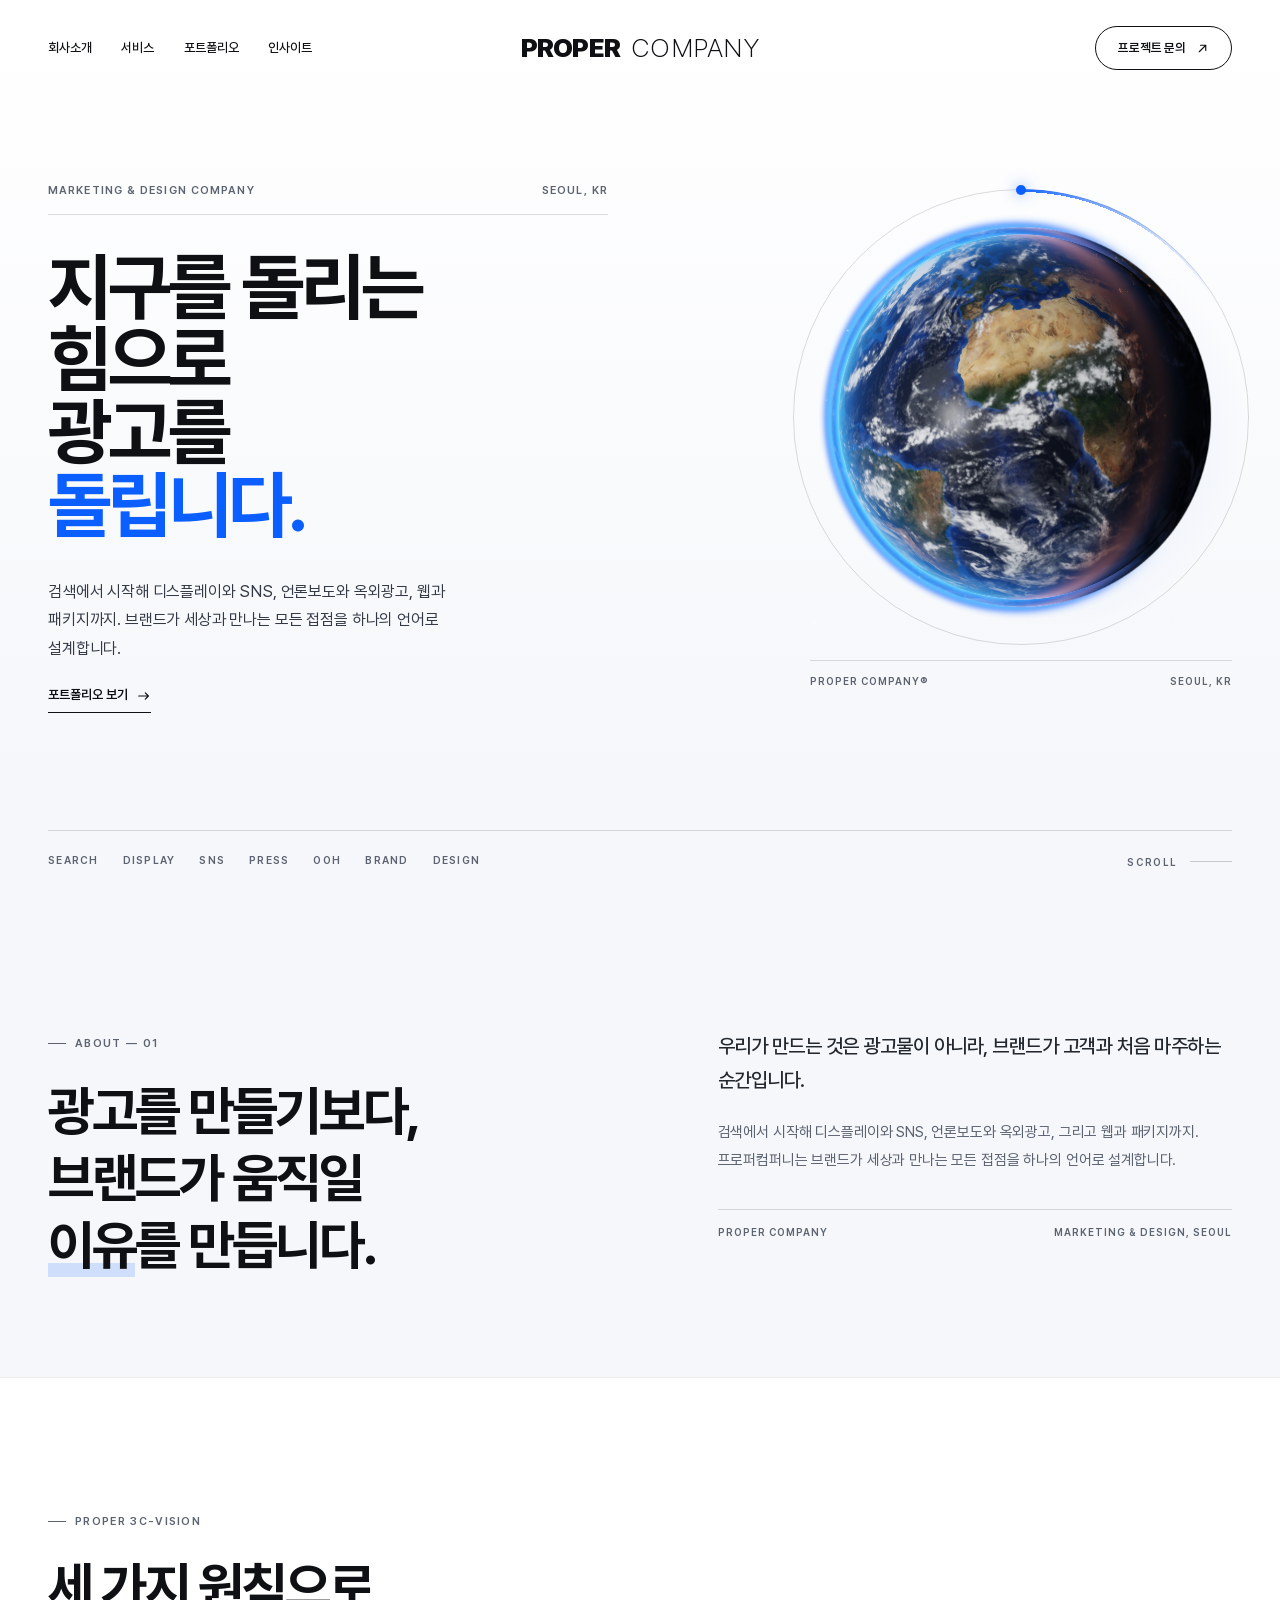
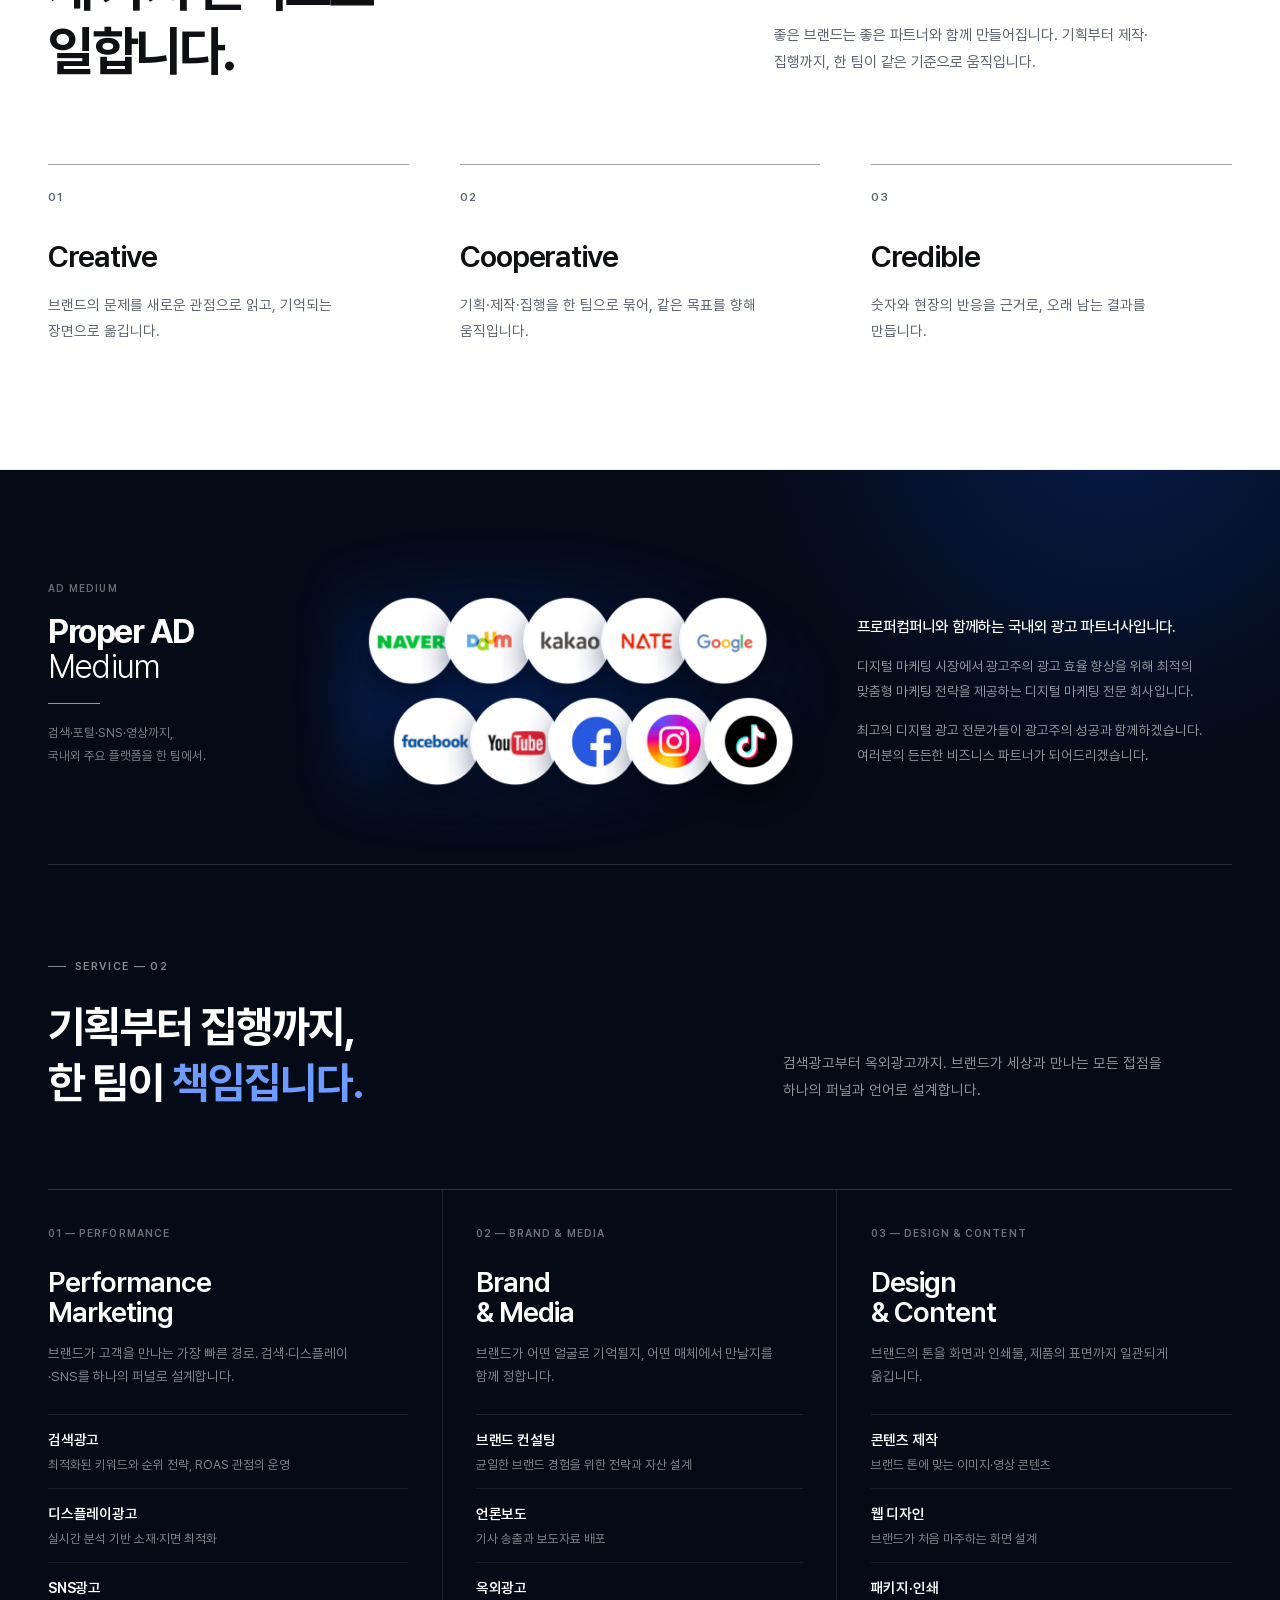
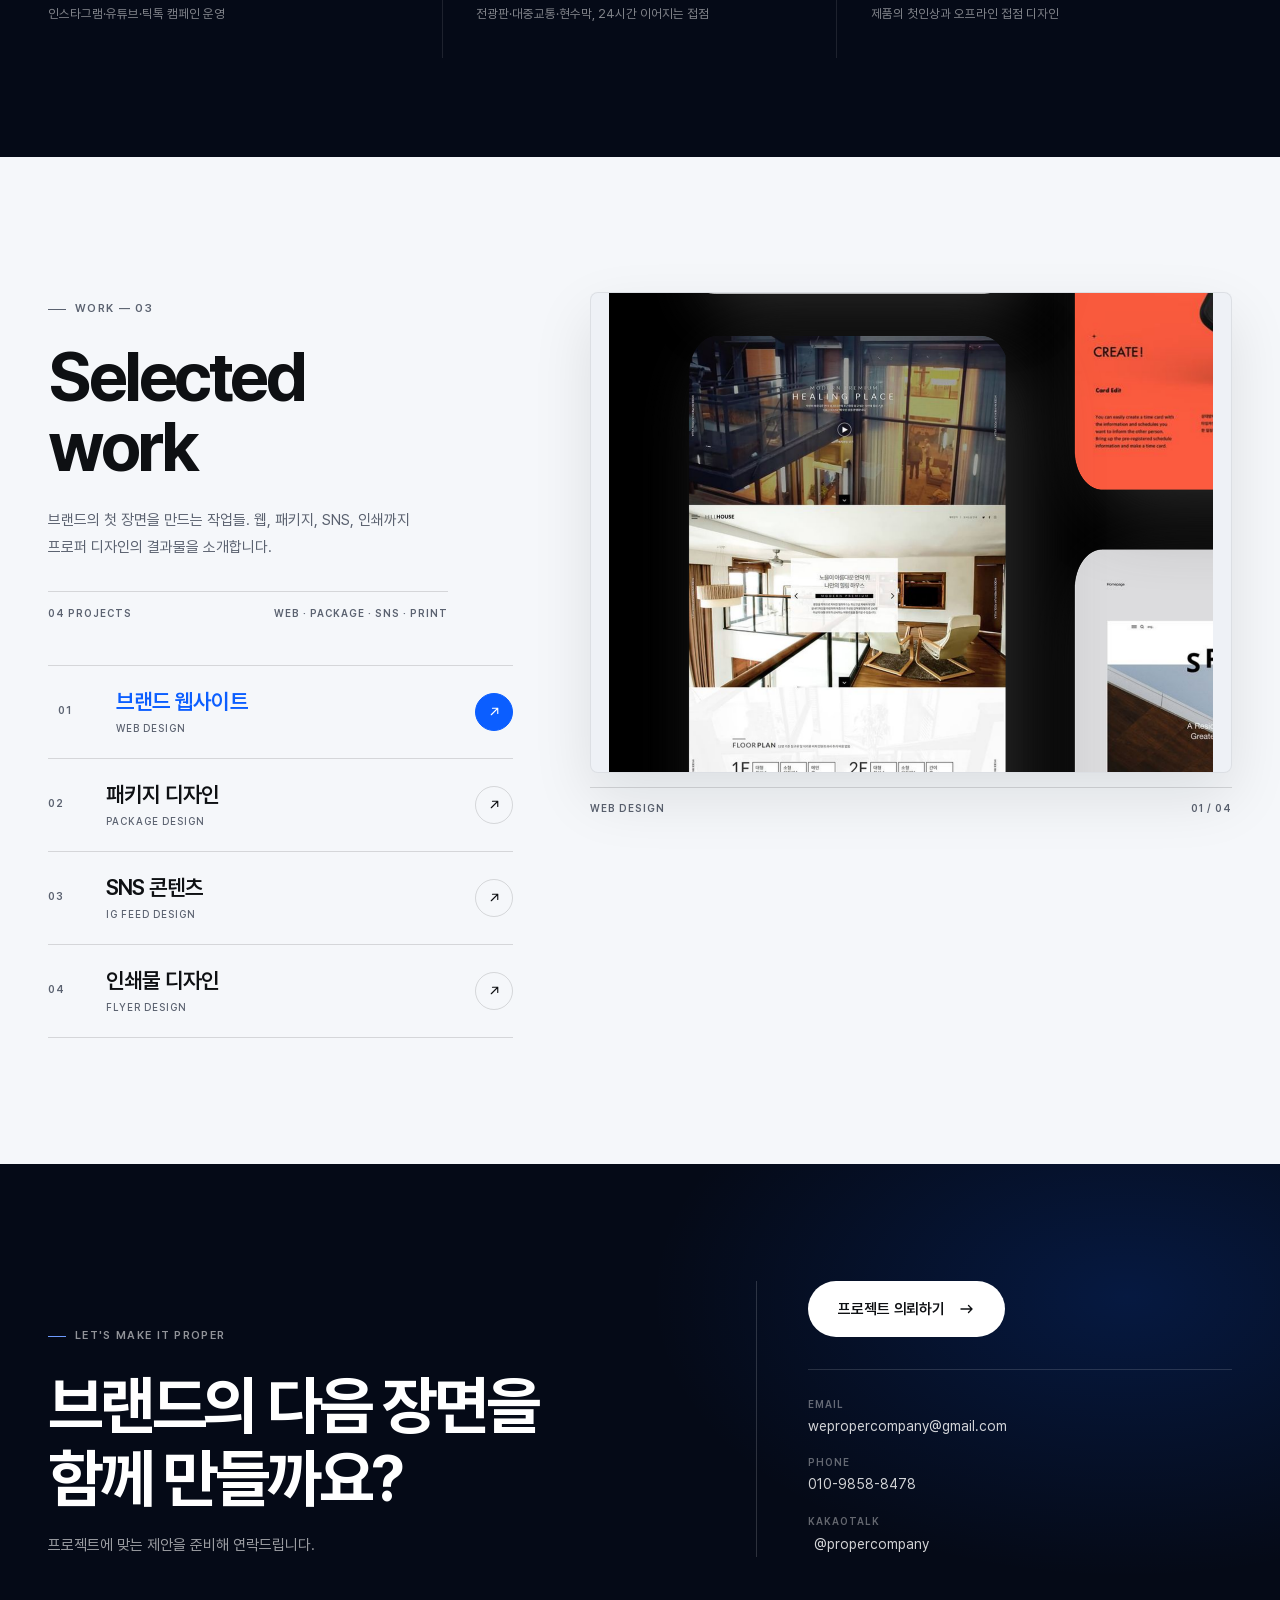
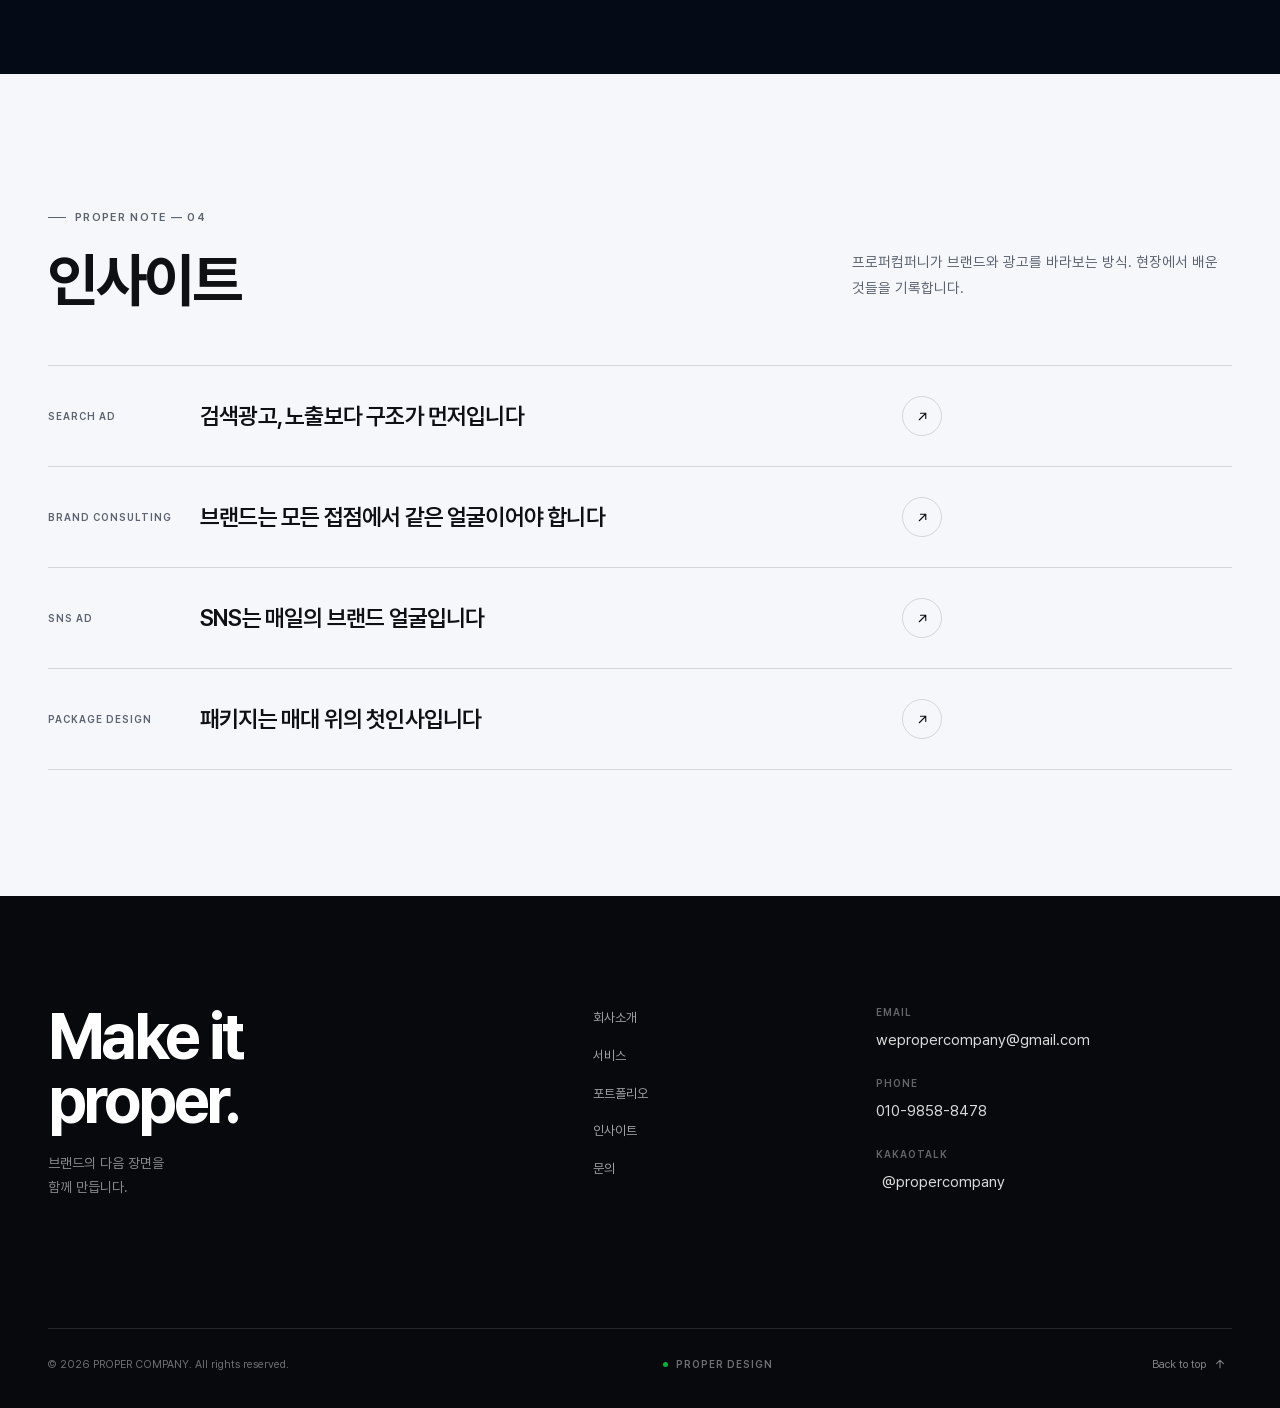
==== commit d4effd34: "Move AD Medium block above services, right after 3C-Vision Co-Authored-By: Claude Sonnet 5.5 <norepl" ====
--- a/proper-company.html
+++ b/proper-company.html
@@ -174,54 +174,7 @@
 
     <section class="services dark" id="services" data-od-id="services" data-header="dark" aria-labelledby="services-title">
       <div class="inner">
-        <div class="services__top">
-          <div class="services__intro reveal">
-            <span class="eyebrow">Service — 02</span>
-            <h2 class="services__statement" id="services-title">
-              기획부터 집행까지,<br>한 팀이 <em>책임집니다.</em>
-            </h2>
-          </div>
-          <p class="services__note reveal" style="--d:120ms">
-            검색광고부터 옥외광고까지. 브랜드가 세상과 만나는 모든 접점을 하나의 퍼널과 언어로 설계합니다.
-          </p>
-        </div>
-
-        <div class="service-list">
-          <article class="service reveal" data-od-id="service-performance">
-            <span class="service__index">01 — Performance</span>
-            <h3>Performance<br>Marketing</h3>
-            <p class="service__desc">브랜드가 고객을 만나는 가장 빠른 경로. 검색·디스플레이·SNS를 하나의 퍼널로 설계합니다.</p>
-            <ul class="service__items">
-              <li><strong>검색광고</strong><span>최적화된 키워드와 순위 전략, ROAS 관점의 운영</span></li>
-              <li><strong>디스플레이광고</strong><span>실시간 분석 기반 소재·지면 최적화</span></li>
-              <li><strong>SNS광고</strong><span>인스타그램·유튜브·틱톡 캠페인 운영</span></li>
-            </ul>
-          </article>
-
-          <article class="service reveal" style="--d:80ms" data-od-id="service-brand-media">
-            <span class="service__index">02 — Brand &amp; Media</span>
-            <h3>Brand<br>&amp; Media</h3>
-            <p class="service__desc">브랜드가 어떤 얼굴로 기억될지, 어떤 매체에서 만날지를 함께 정합니다.</p>
-            <ul class="service__items">
-              <li><strong>브랜드 컨설팅</strong><span>균일한 브랜드 경험을 위한 전략과 자산 설계</span></li>
-              <li><strong>언론보도</strong><span>기사 송출과 보도자료 배포</span></li>
-              <li><strong>옥외광고</strong><span>전광판·대중교통·현수막, 24시간 이어지는 접점</span></li>
-            </ul>
-          </article>
-
-          <article class="service reveal" style="--d:160ms" data-od-id="service-design">
-            <span class="service__index">03 — Design &amp; Content</span>
-            <h3>Design<br>&amp; Content</h3>
-            <p class="service__desc">브랜드의 톤을 화면과 인쇄물, 제품의 표면까지 일관되게 옮깁니다.</p>
-            <ul class="service__items">
-              <li><strong>콘텐츠 제작</strong><span>브랜드 톤에 맞는 이미지·영상 콘텐츠</span></li>
-              <li><strong>웹 디자인</strong><span>브랜드가 처음 마주하는 화면 설계</span></li>
-              <li><strong>패키지·인쇄</strong><span>제품의 첫인상과 오프라인 접점 디자인</span></li>
-            </ul>
-          </article>
-        </div>
-
-        <div class="media-band reveal" data-od-id="media-band">
+        <div class="media-band media-band--lead reveal" data-od-id="media-band">
           <div class="media-band__head">
             <span class="media-band__label">AD MEDIUM</span>
             <h3 class="media-band__title">Proper AD <span>Medium</span></h3>
@@ -253,6 +206,53 @@
             </div>
           </div>
         </div>
+
+        <div class="services__top">
+          <div class="services__intro reveal">
+            <span class="eyebrow">Service — 02</span>
+            <h2 class="services__statement" id="services-title">
+              기획부터 집행까지,<br>한 팀이 <em>책임집니다.</em>
+            </h2>
+          </div>
+          <p class="services__note reveal" style="--d:120ms">
+            검색광고부터 옥외광고까지. 브랜드가 세상과 만나는 모든 접점을 하나의 퍼널과 언어로 설계합니다.
+          </p>
+        </div>
+
+        <div class="service-list">
+          <article class="service reveal" data-od-id="service-performance">
+            <span class="service__index">01 — Performance</span>
+            <h3>Performance<br>Marketing</h3>
+            <p class="service__desc">브랜드가 고객을 만나는 가장 빠른 경로. 검색·디스플레이·SNS를 하나의 퍼널로 설계합니다.</p>
+            <ul class="service__items">
+              <li><strong>검색광고</strong><span>최적화된 키워드와 순위 전략, ROAS 관점의 운영</span></li>
+              <li><strong>디스플레이광고</strong><span>실시간 분석 기반 소재·지면 최적화</span></li>
+              <li><strong>SNS광고</strong><span>인스타그램·유튜브·틱톡 캠페인 운영</span></li>
+            </ul>
+          </article>
+
+          <article class="service reveal" style="--d:80ms" data-od-id="service-brand-media">
+            <span class="service__index">02 — Brand &amp; Media</span>
+            <h3>Brand<br>&amp; Media</h3>
+            <p class="service__desc">브랜드가 어떤 얼굴로 기억될지, 어떤 매체에서 만날지를 함께 정합니다.</p>
+            <ul class="service__items">
+              <li><strong>브랜드 컨설팅</strong><span>균일한 브랜드 경험을 위한 전략과 자산 설계</span></li>
+              <li><strong>언론보도</strong><span>기사 송출과 보도자료 배포</span></li>
+              <li><strong>옥외광고</strong><span>전광판·대중교통·현수막, 24시간 이어지는 접점</span></li>
+            </ul>
+          </article>
+
+          <article class="service reveal" style="--d:160ms" data-od-id="service-design">
+            <span class="service__index">03 — Design &amp; Content</span>
+            <h3>Design<br>&amp; Content</h3>
+            <p class="service__desc">브랜드의 톤을 화면과 인쇄물, 제품의 표면까지 일관되게 옮깁니다.</p>
+            <ul class="service__items">
+              <li><strong>콘텐츠 제작</strong><span>브랜드 톤에 맞는 이미지·영상 콘텐츠</span></li>
+              <li><strong>웹 디자인</strong><span>브랜드가 처음 마주하는 화면 설계</span></li>
+              <li><strong>패키지·인쇄</strong><span>제품의 첫인상과 오프라인 접점 디자인</span></li>
+            </ul>
+          </article>
+        </div>
       </div>
     </section>
 
--- a/assets/css/proper.css
+++ b/assets/css/proper.css
@@ -1087,6 +1087,16 @@
   border-top: 1px solid rgba(255, 255, 255, 0.14);
 }
 
+/* Leads the services section: no top rule, a divider below before the service intro. */
+.media-band--lead {
+  margin-top: 0;
+  margin-bottom: clamp(56px, 7vw, 84px);
+  padding-top: 0;
+  padding-bottom: clamp(40px, 5vw, 60px);
+  border-top: 0;
+  border-bottom: 1px solid rgba(255, 255, 255, 0.14);
+}
+
 .media-band__head {
   display: flex;
   flex-direction: column;
@@ -2526,11 +2536,18 @@
   }
 
   .hero__visual {
+    justify-content: center;
     gap: 18px;
   }
 
   .hero__orb {
-    width: 190px;
+    width: min(78vw, 340px);
+  }
+
+  .hero__visual::before {
+    inset: 50% auto auto 50%;
+    width: 96%;
+    transform: translate(-50%, -50%);
   }
 
   .hero__caption {
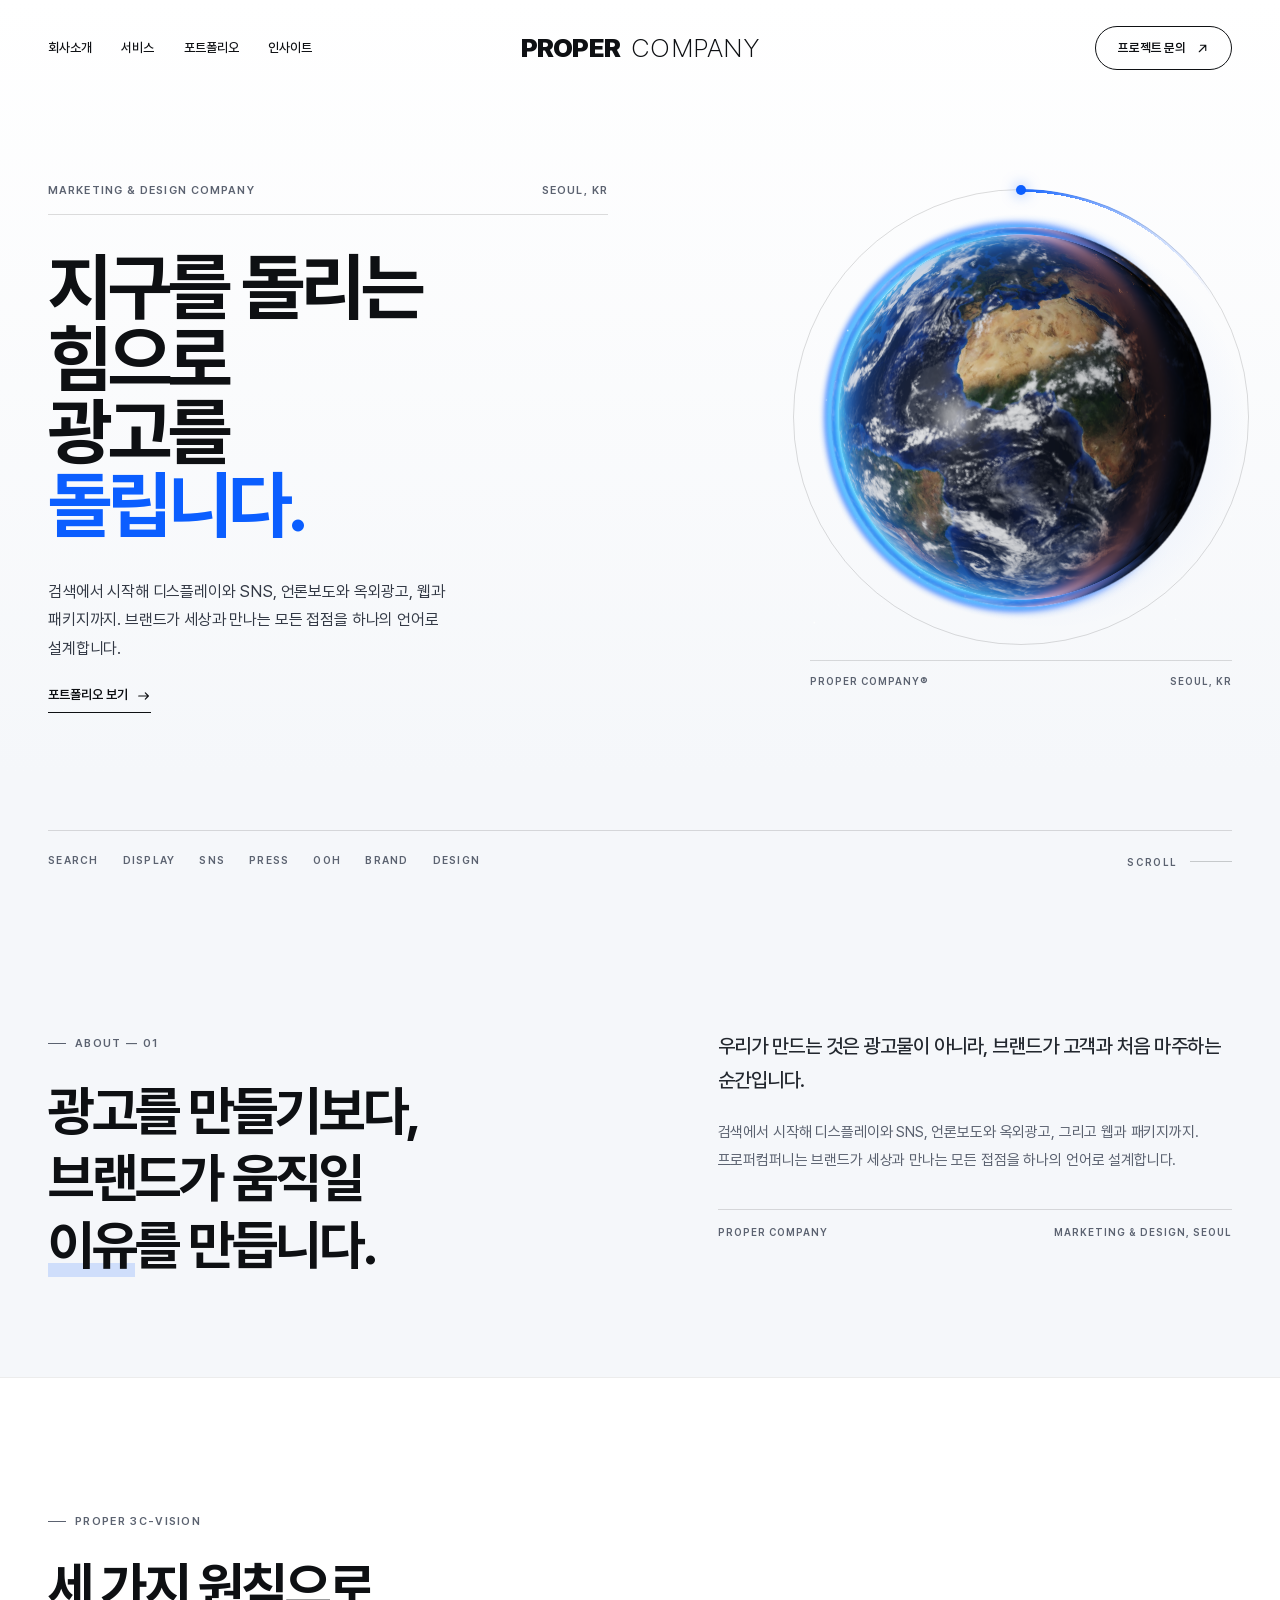
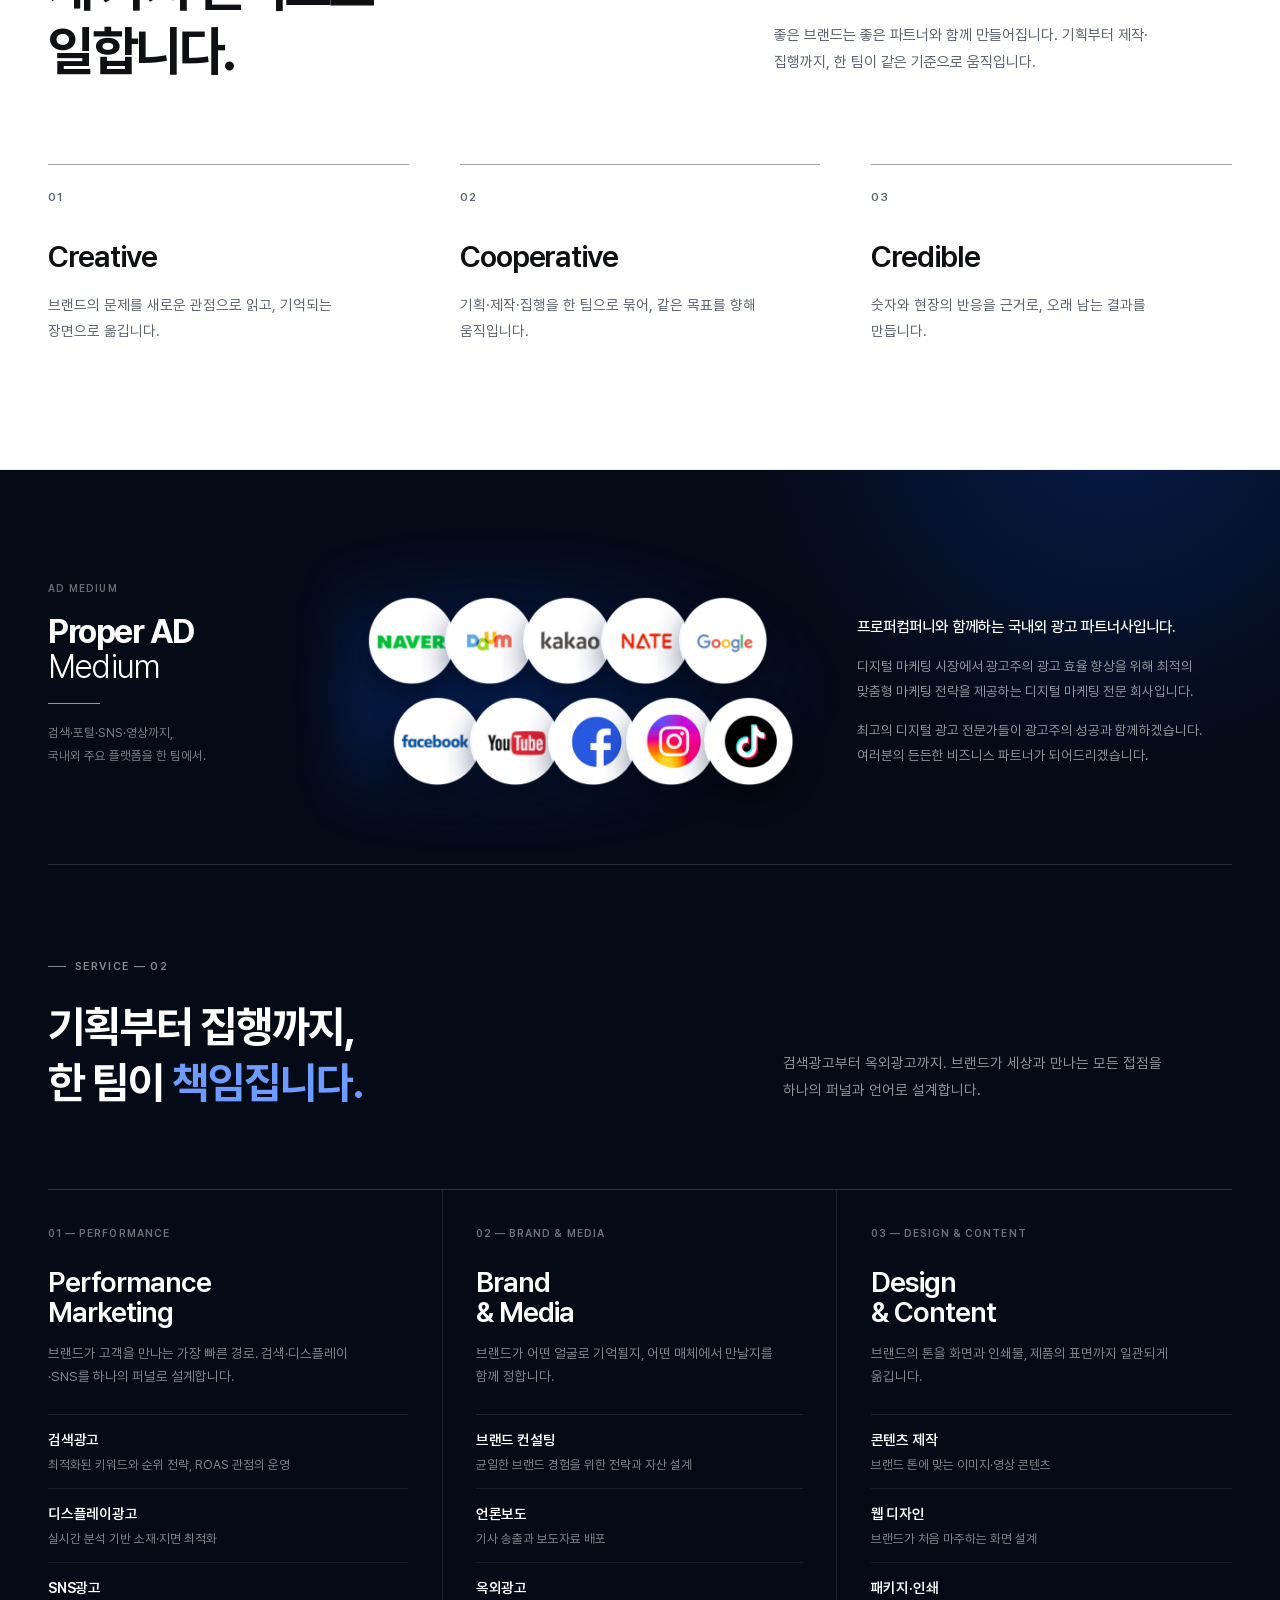
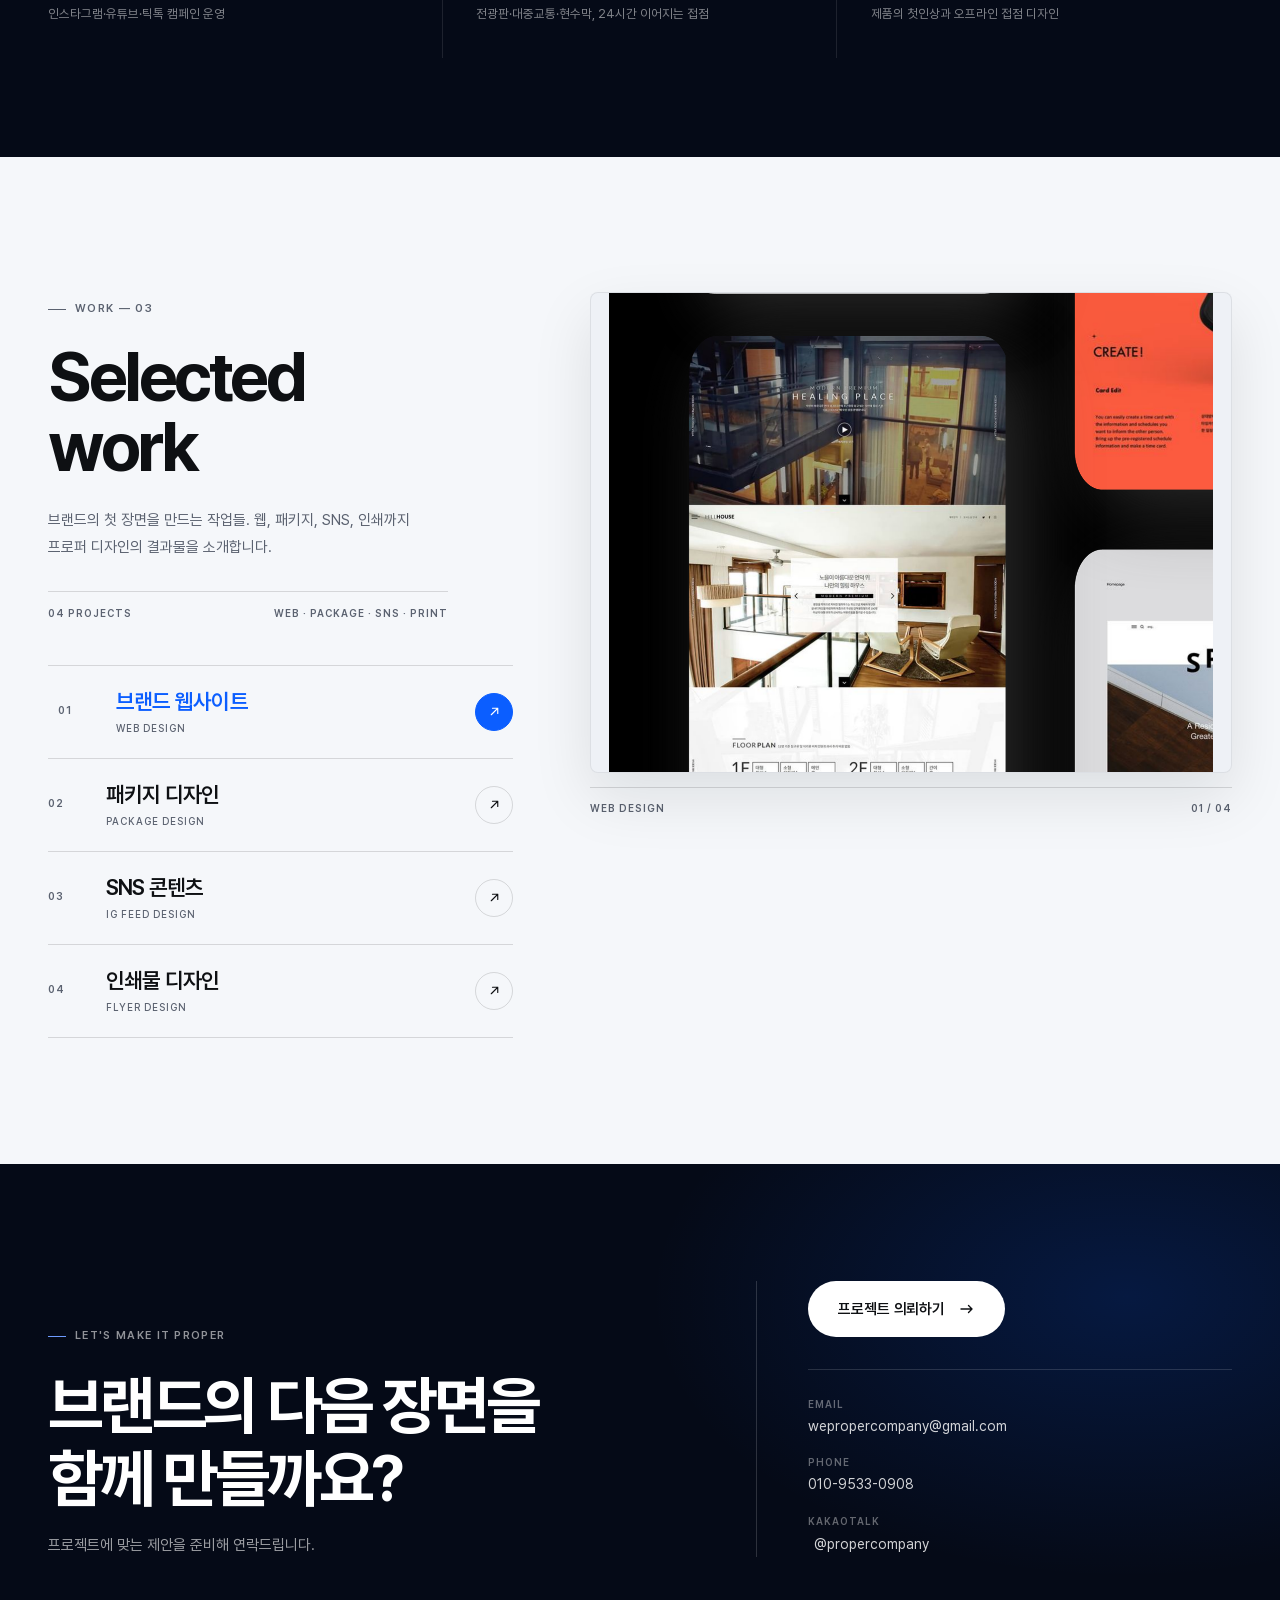
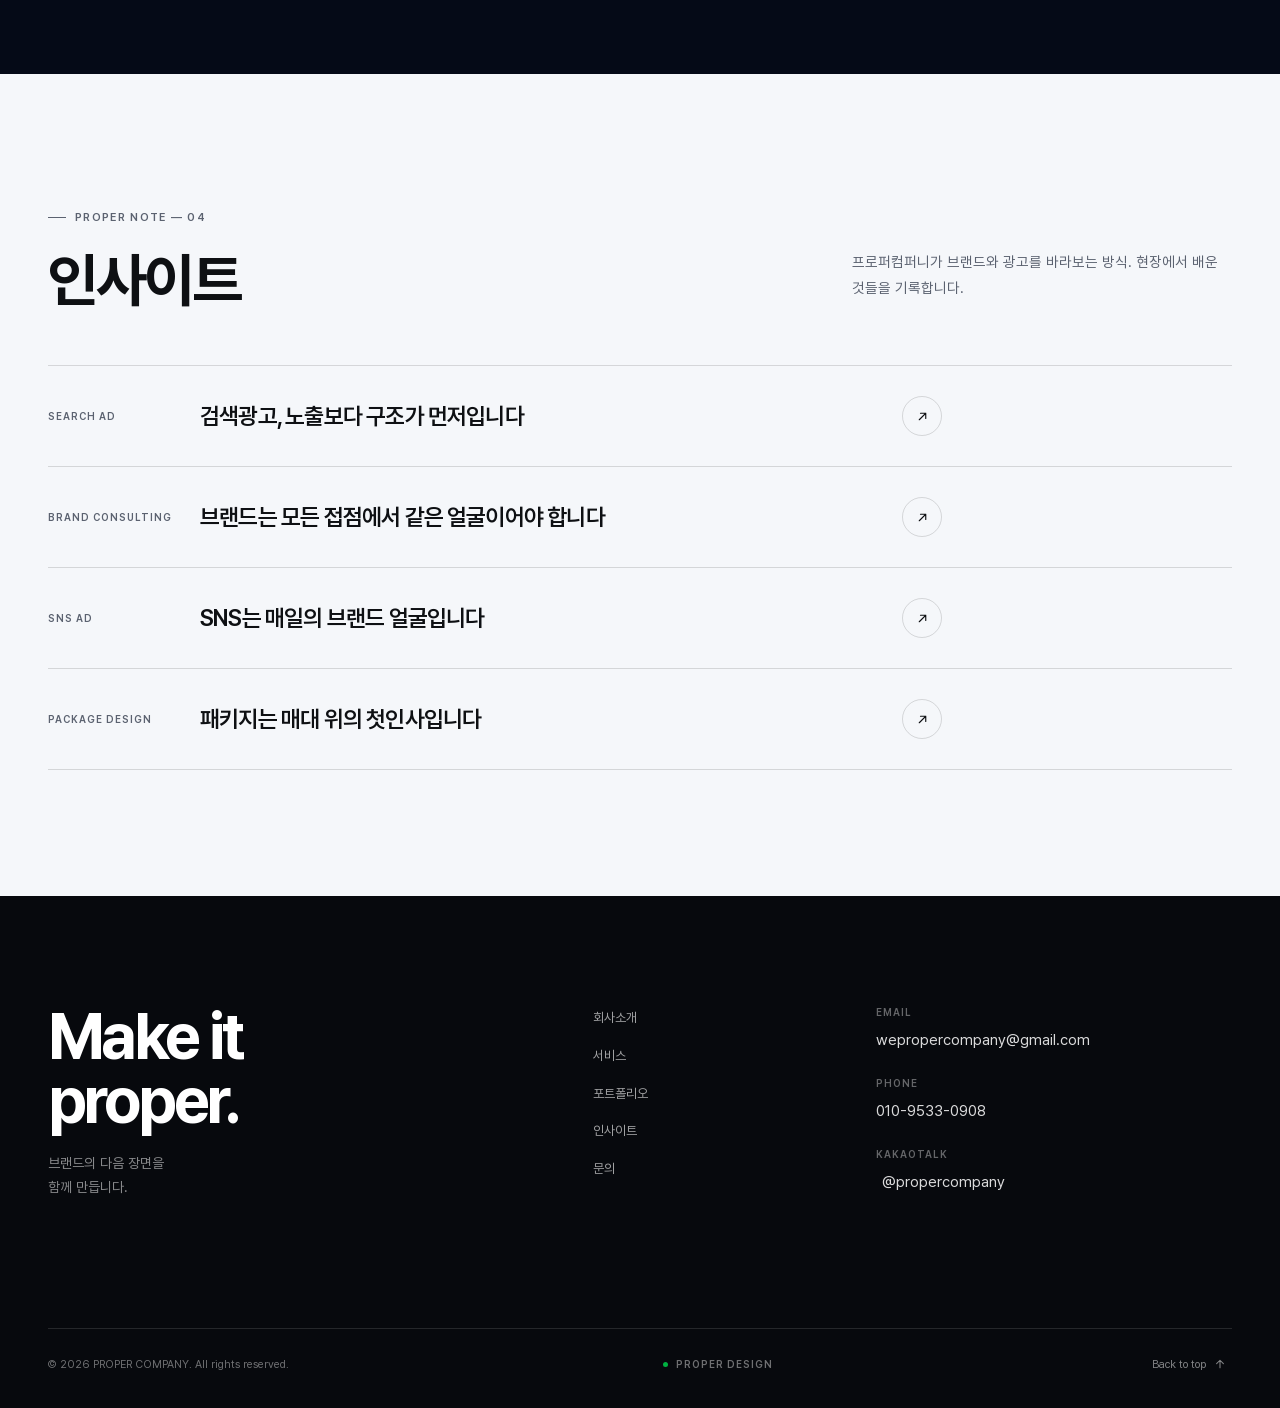
==== commit 042e57f5: "Set KakaoTalk/OG preview image to hero; update contact number Co-Authored-By: Claude Sonnet 5.5 <nor" ====
--- a/proper-company.html
+++ b/proper-company.html
@@ -8,9 +8,13 @@
   <meta property="og:site_name" content="PROPER COMPANY">
   <meta property="og:title" content="PROPER COMPANY — 종합광고대행사 프로퍼컴퍼니">
   <meta property="og:description" content="검색광고부터 디스플레이, SNS, 언론보도, 옥외광고, 브랜드 컨설팅과 디자인까지. 브랜드가 세상과 만나는 모든 접점을 설계합니다.">
-  <meta property="og:image" content="assets/images/proper/work-web.png">
+  <meta property="og:url" content="https://proper-company.vercel.app/">
+  <meta property="og:image" content="https://proper-company.vercel.app/assets/images/proper/og.jpg">
+  <meta property="og:image:width" content="1200">
+  <meta property="og:image:height" content="630">
   <meta property="og:locale" content="ko_KR">
   <meta name="twitter:card" content="summary_large_image">
+  <meta name="twitter:image" content="https://proper-company.vercel.app/assets/images/proper/og.jpg">
   <meta name="theme-color" content="#050A17">
   <title>PROPER COMPANY — 종합광고대행사 프로퍼컴퍼니</title>
   <link rel="stylesheet" href="assets/css/proper.css">
@@ -59,7 +63,7 @@
     </nav>
     <div class="mobile-menu__contact">
       <a href="mailto:wepropercompany@gmail.com">wepropercompany@gmail.com</a>
-      <a href="tel:01098588478">010-9858-8478</a>
+      <a href="tel:01095330908">010-9533-0908</a>
       <span>카카오톡 @propercompany</span>
     </div>
   </div>
@@ -357,7 +361,7 @@
             </div>
             <div>
               <span>Phone</span>
-              <a href="tel:01098588478">010-9858-8478</a>
+              <a href="tel:01095330908">010-9533-0908</a>
             </div>
             <div>
               <span>KakaoTalk</span>
@@ -455,7 +459,7 @@
           </div>
           <div>
             <span>Phone</span>
-            <a href="tel:01098588478">010-9858-8478</a>
+            <a href="tel:01095330908">010-9533-0908</a>
           </div>
           <div>
             <span>KakaoTalk</span>
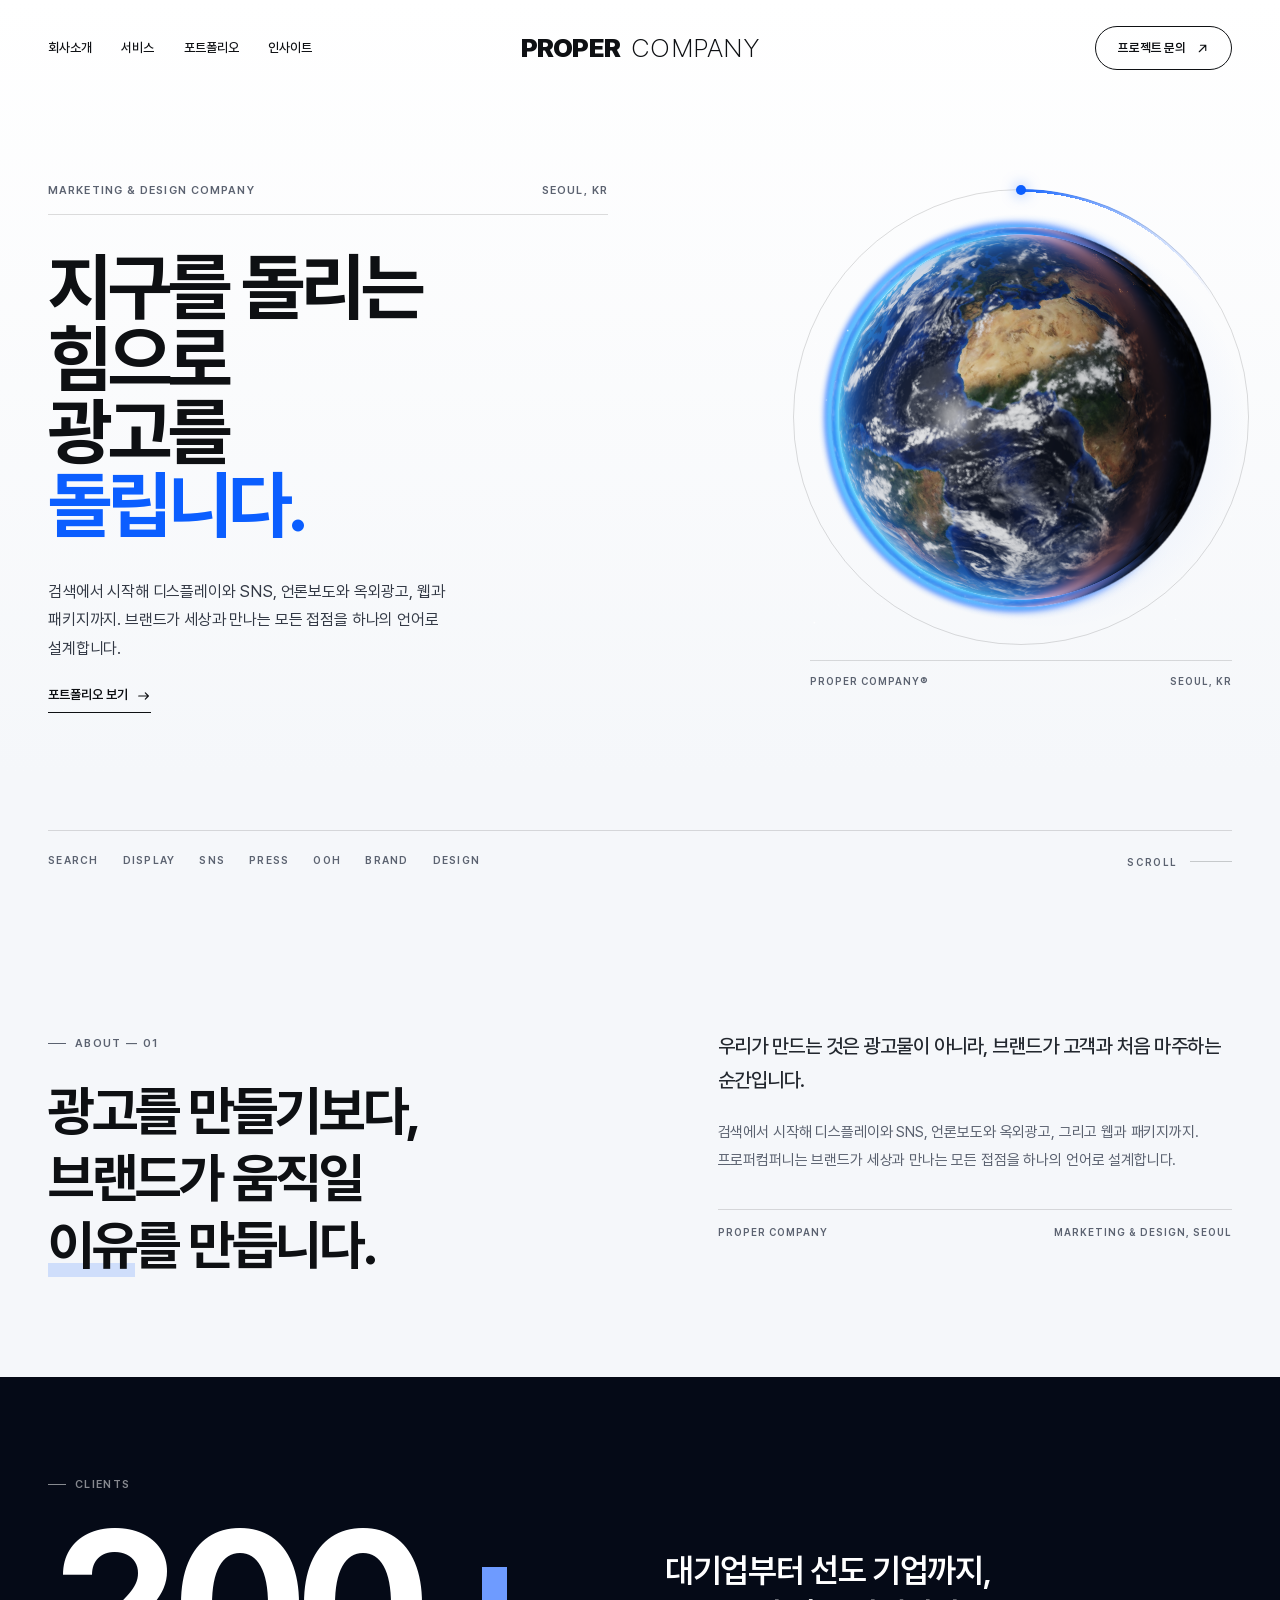
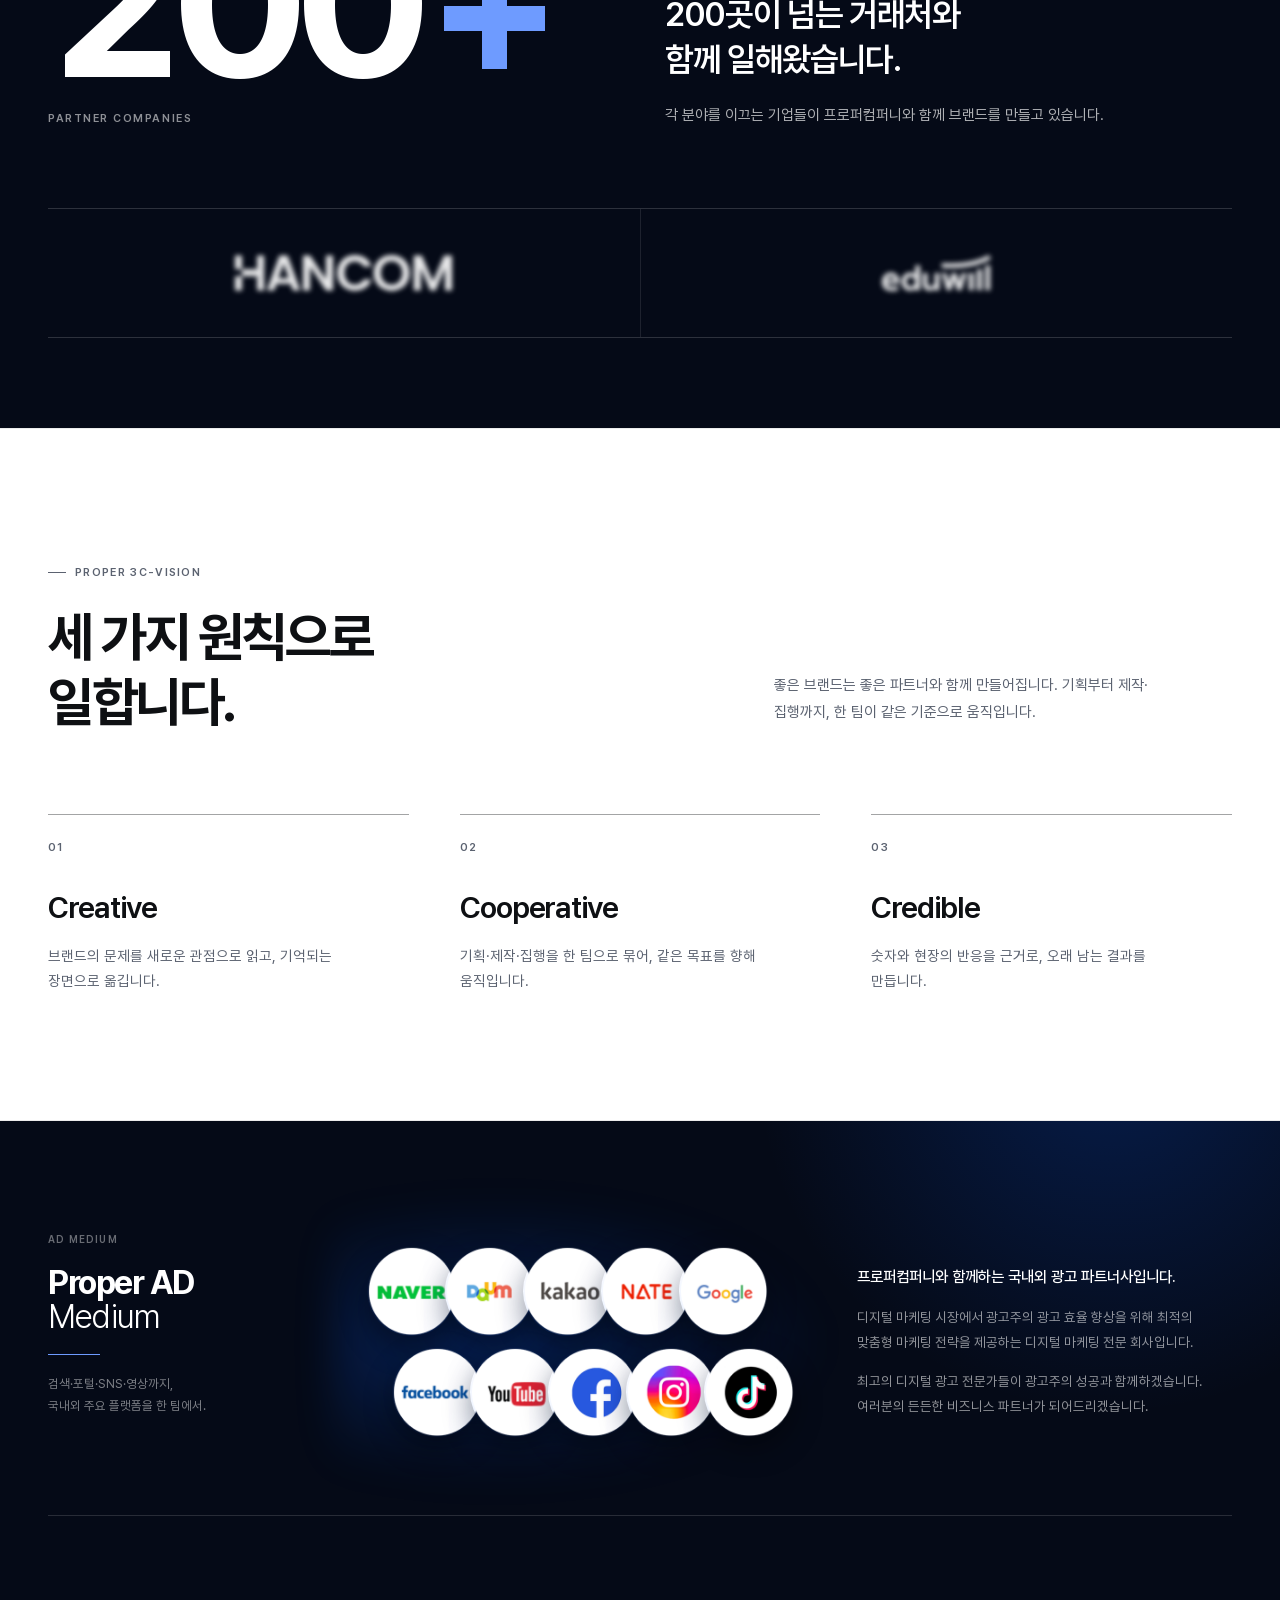
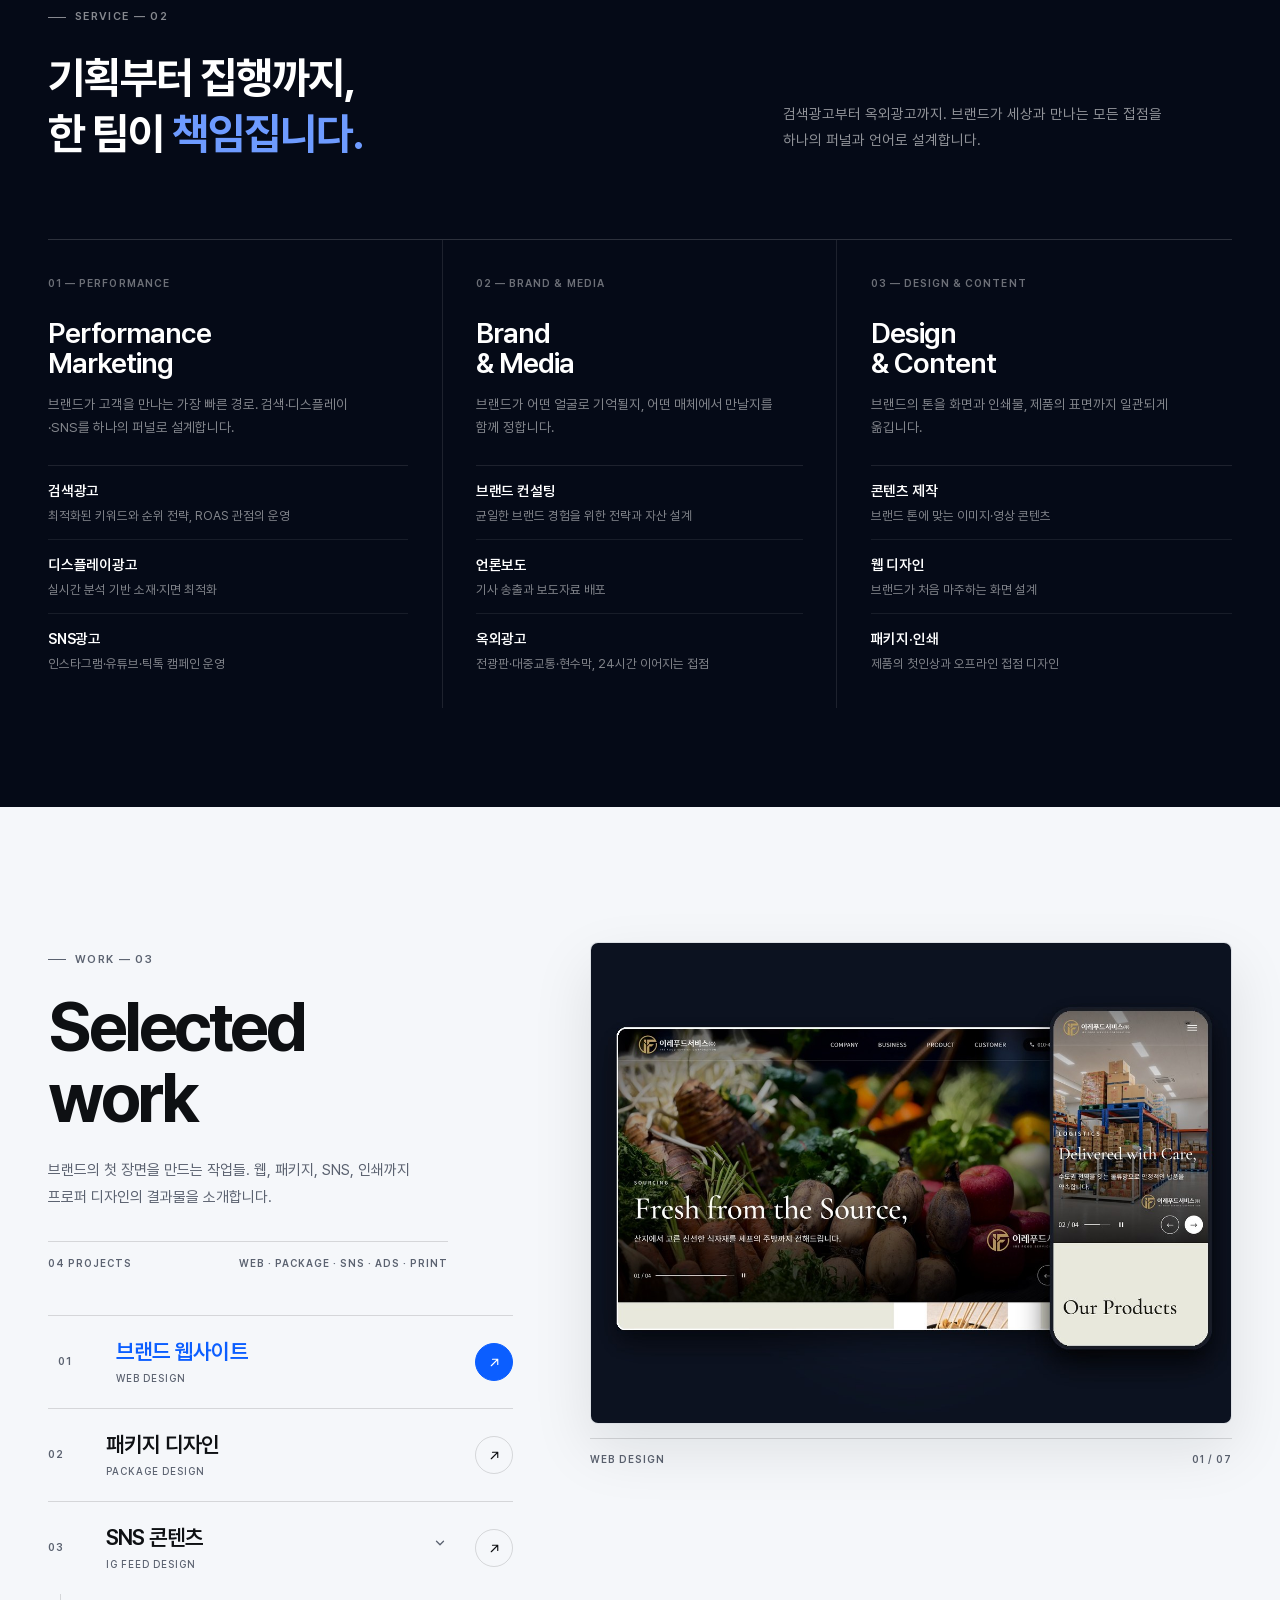
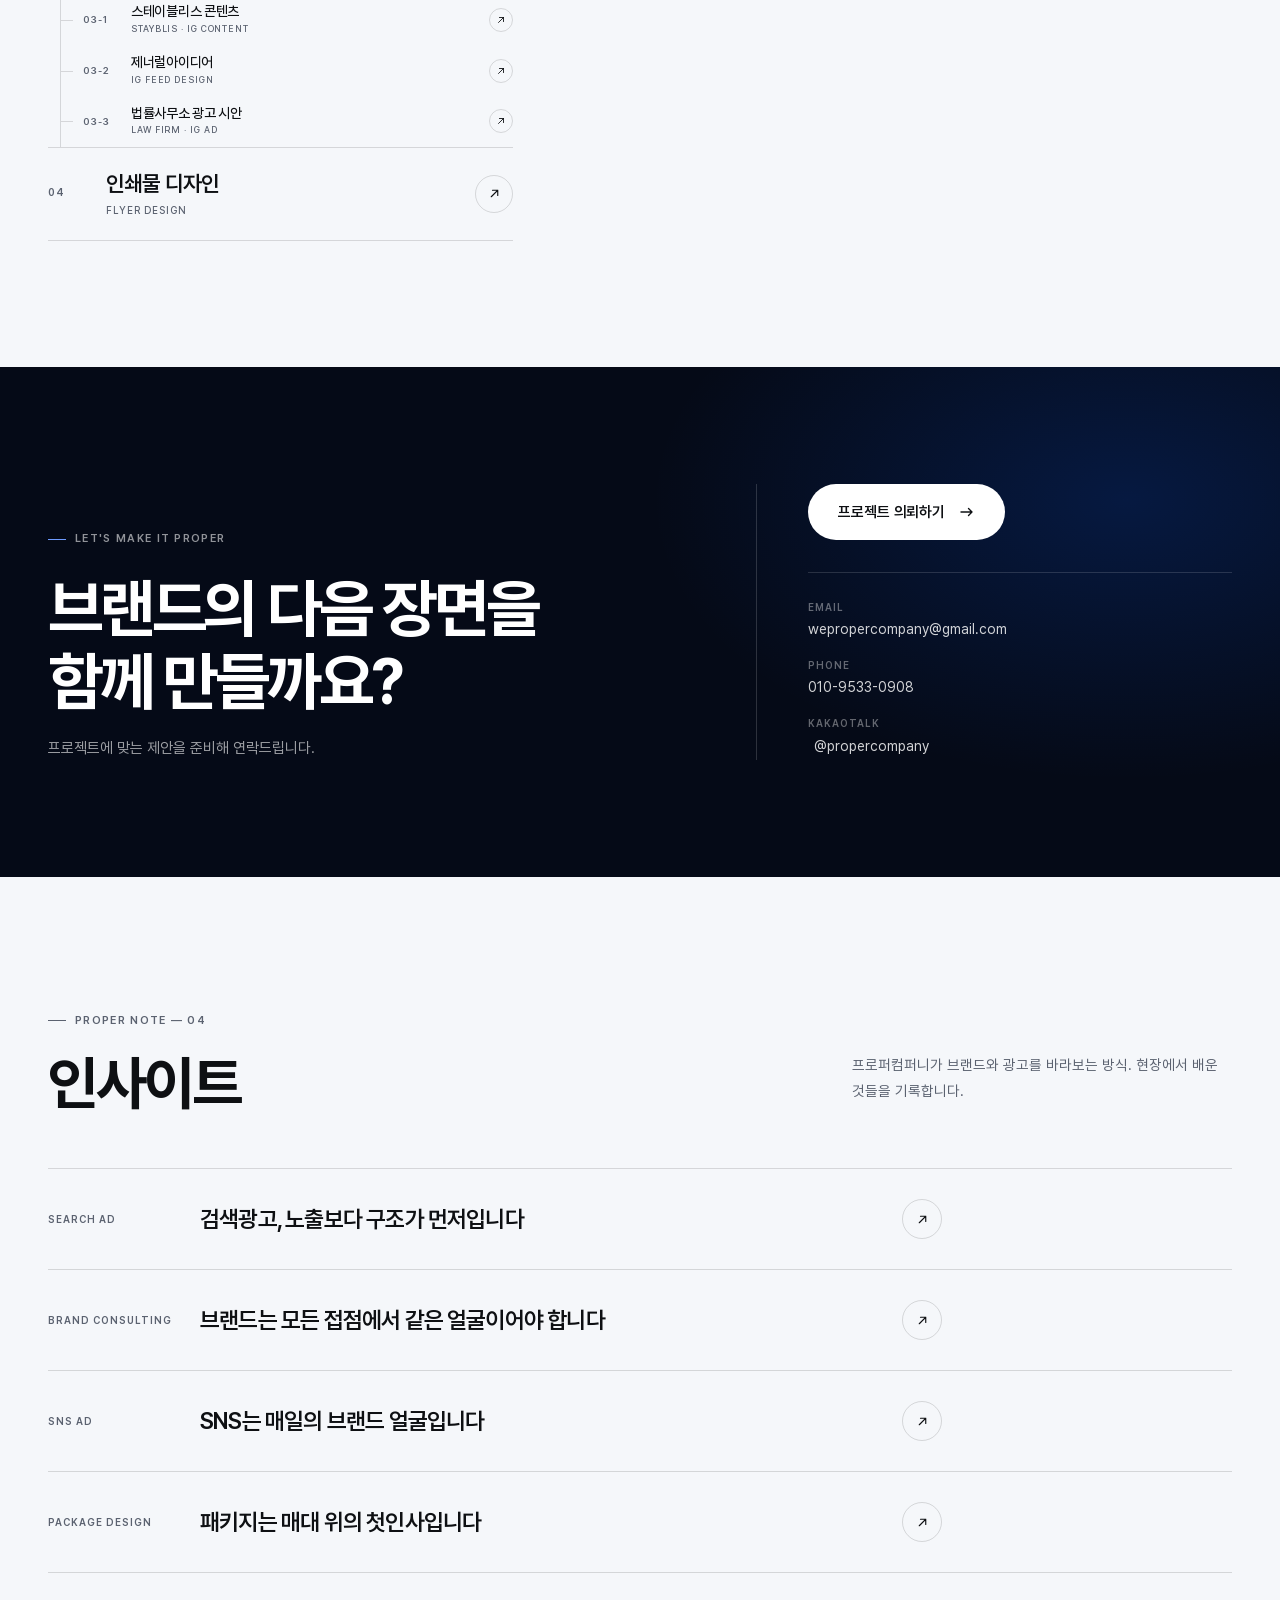
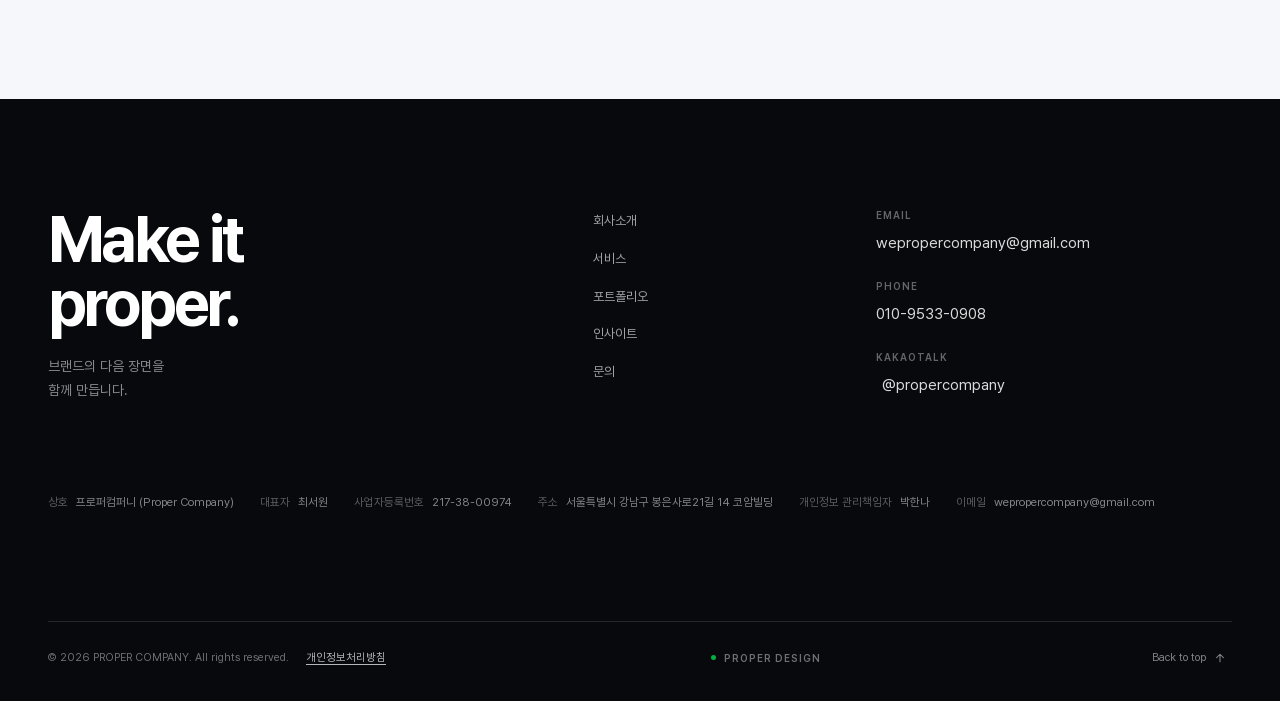
==== commit 253e68cf: "Update portfolio, mobile hook sections, clients, business info and privacy policy - Portfolio: new w" ====
--- a/proper-company.html
+++ b/proper-company.html
@@ -120,6 +120,9 @@
           <i aria-hidden="true"></i>
         </a>
       </div>
+      <div class="hero__reel" aria-hidden="true">
+        <ul class="hero__reel-track"><li><img src="assets/images/proper/reel/web.jpg" alt="" width="480" height="360" loading="lazy" decoding="async"></li><li><img src="assets/images/proper/reel/igfeed.jpg" alt="" width="480" height="360" loading="lazy" decoding="async"></li><li><img src="assets/images/proper/reel/stayblis.jpg" alt="" width="480" height="360" loading="lazy" decoding="async"></li><li><img src="assets/images/proper/reel/package.jpg" alt="" width="480" height="360" loading="lazy" decoding="async"></li><li><img src="assets/images/proper/reel/law.jpg" alt="" width="480" height="360" loading="lazy" decoding="async"></li><li><img src="assets/images/proper/reel/general.jpg" alt="" width="480" height="360" loading="lazy" decoding="async"></li><li><img src="assets/images/proper/reel/web.jpg" alt="" width="480" height="360" loading="lazy" decoding="async"></li><li><img src="assets/images/proper/reel/igfeed.jpg" alt="" width="480" height="360" loading="lazy" decoding="async"></li><li><img src="assets/images/proper/reel/stayblis.jpg" alt="" width="480" height="360" loading="lazy" decoding="async"></li><li><img src="assets/images/proper/reel/package.jpg" alt="" width="480" height="360" loading="lazy" decoding="async"></li><li><img src="assets/images/proper/reel/law.jpg" alt="" width="480" height="360" loading="lazy" decoding="async"></li><li><img src="assets/images/proper/reel/general.jpg" alt="" width="480" height="360" loading="lazy" decoding="async"></li></ul>
+      </div>
     </section>
 
     <section class="prologue" id="about" data-od-id="prologue" aria-labelledby="prologue-title">
@@ -141,6 +144,40 @@
           </div>
         </div>
       </div>
+
+      <div class="inner prologue__extra">
+        <div class="prologue__stack reveal" aria-hidden="true">
+          <img class="c1" src="assets/images/proper/reel/web.jpg" alt="" width="480" height="360" loading="lazy">
+          <img class="c2" src="assets/images/proper/reel/igfeed.jpg" alt="" width="480" height="360" loading="lazy">
+          <img class="c3" src="assets/images/proper/reel/package.jpg" alt="" width="480" height="360" loading="lazy">
+        </div>
+        <ul class="prologue__stats reveal" style="--d:120ms">
+          <li><strong data-count="7">07</strong><span>Disciplines</span></li>
+          <li><strong data-count="10">10</strong><span>Platforms</span></li>
+          <li><strong data-count="1">01</strong><span>One Team</span></li>
+        </ul>
+      </div>
+    </section>
+
+    <section class="clients dark" id="clients" data-od-id="clients" data-header="dark" aria-labelledby="clients-title">
+      <div class="inner">
+        <div class="clients__grid">
+          <div class="clients__stat reveal">
+            <span class="eyebrow">Clients</span>
+            <p class="clients__num" aria-label="200곳 이상"><b data-count="200">200</b><i aria-hidden="true">+</i></p>
+            <p class="clients__label">Partner companies</p>
+          </div>
+          <div class="clients__copy reveal" style="--d:120ms">
+            <h2 id="clients-title">대기업부터 선도 기업까지,<br>200곳이 넘는 거래처와<br>함께 일해왔습니다.</h2>
+            <p>각 분야를 이끄는 기업들이 프로퍼컴퍼니와 함께 브랜드를 만들고 있습니다.</p>
+          </div>
+        </div>
+
+        <ul class="clients__logos reveal" style="--d:200ms" aria-label="주요 거래처">
+          <li><img src="assets/images/proper/clients/client-01.svg" alt="거래처 로고" width="1000" height="166" loading="lazy"></li>
+          <li><img src="assets/images/proper/clients/client-02.png" alt="거래처 로고" width="954" height="315" loading="lazy"></li>
+        </ul>
+      </div>
     </section>
 
     <section class="vision" data-od-id="vision" aria-labelledby="vision-title">
@@ -158,16 +195,19 @@
 
         <div class="vision__grid">
           <article class="vision__item reveal" data-od-id="vision-creative">
+            <span class="vision__icon"><svg viewBox="0 0 24 24" fill="none" aria-hidden="true"><path d="M12 3l1.8 5.2L19 10l-5.2 1.8L12 17l-1.8-5.2L5 10l5.2-1.8L12 3z" stroke="currentColor" stroke-width="1.5" stroke-linejoin="round"/><path d="M18.5 16l.7 2 2 .7-2 .7-.7 2-.7-2-2-.7 2-.7.7-2z" stroke="currentColor" stroke-width="1.3" stroke-linejoin="round"/></svg></span>
             <span class="vision__index">01</span>
             <h3>Creative</h3>
             <p>브랜드의 문제를 새로운 관점으로 읽고, 기억되는 장면으로 옮깁니다.</p>
           </article>
           <article class="vision__item reveal" style="--d:80ms" data-od-id="vision-cooperative">
+            <span class="vision__icon"><svg viewBox="0 0 24 24" fill="none" aria-hidden="true"><circle cx="9" cy="12" r="5.5" stroke="currentColor" stroke-width="1.5"/><circle cx="15" cy="12" r="5.5" stroke="currentColor" stroke-width="1.5"/></svg></span>
             <span class="vision__index">02</span>
             <h3>Cooperative</h3>
             <p>기획·제작·집행을 한 팀으로 묶어, 같은 목표를 향해 움직입니다.</p>
           </article>
           <article class="vision__item reveal" style="--d:160ms" data-od-id="vision-credible">
+            <span class="vision__icon"><svg viewBox="0 0 24 24" fill="none" aria-hidden="true"><path d="M12 3l7 2.8v5.4c0 4.4-2.9 8.2-7 9.8-4.1-1.6-7-5.4-7-9.8V5.8L12 3z" stroke="currentColor" stroke-width="1.5" stroke-linejoin="round"/><path d="M8.8 12.2l2.3 2.3 4.2-4.6" stroke="currentColor" stroke-width="1.6" stroke-linecap="round" stroke-linejoin="round"/></svg></span>
             <span class="vision__index">03</span>
             <h3>Credible</h3>
             <p>숫자와 현장의 반응을 근거로, 오래 남는 결과를 만듭니다.</p>
@@ -270,13 +310,13 @@
               <p>브랜드의 첫 장면을 만드는 작업들. 웹, 패키지, SNS, 인쇄까지 프로퍼 디자인의 결과물을 소개합니다.</p>
               <div class="portfolio__meta">
                 <span>04 Projects</span>
-                <span>Web · Package · SNS · Print</span>
+                <span>Web · Package · SNS · Ads · Print</span>
               </div>
             </div>
 
             <div class="portfolio__list">
               <button class="portfolio__row is-active reveal" type="button" data-work="web" data-od-id="portfolio-item-web" aria-haspopup="dialog">
-                <img class="portfolio__thumb" src="assets/images/proper/work-web.png" alt="" width="1200" height="954" loading="lazy">
+                <img class="portfolio__thumb" src="assets/images/proper/work-web.jpg" alt="" width="1200" height="900" loading="lazy">
                 <span class="idx">01</span>
                 <span class="body">
                   <strong>브랜드 웹사이트</strong>
@@ -287,8 +327,10 @@
                 </span>
               </button>
 
+
+
               <button class="portfolio__row reveal" type="button" data-work="package" data-od-id="portfolio-item-package" aria-haspopup="dialog">
-                <img class="portfolio__thumb" src="assets/images/proper/work-package.png" alt="" width="1200" height="900" loading="lazy">
+                <img class="portfolio__thumb" src="assets/images/proper/work-package.jpg" alt="" width="1200" height="900" loading="lazy">
                 <span class="idx">02</span>
                 <span class="body">
                   <strong>패키지 디자인</strong>
@@ -299,17 +341,59 @@
                 </span>
               </button>
 
-              <button class="portfolio__row reveal" type="button" data-work="igfeed" data-od-id="portfolio-item-igfeed" aria-haspopup="dialog">
-                <img class="portfolio__thumb" src="assets/images/proper/work-igfeed.png" alt="" width="1200" height="720" loading="lazy">
-                <span class="idx">03</span>
-                <span class="body">
-                  <strong>SNS 콘텐츠</strong>
-                  <em>IG Feed Design</em>
-                </span>
-                <span class="go" aria-hidden="true">
-                  <svg viewBox="0 0 16 16" fill="none"><path d="M4 12L12 4M12 4H5.5M12 4v6.5" stroke="currentColor" stroke-width="1.4" stroke-linecap="round" stroke-linejoin="round"/></svg>
-                </span>
-              </button>
+
+              <div class="portfolio__group is-open" data-group>
+                <button class="portfolio__row reveal" type="button" data-work="igfeed" data-od-id="portfolio-item-igfeed" aria-haspopup="dialog">
+                  <img class="portfolio__thumb" src="assets/images/proper/work-igfeed.jpg" alt="" width="1200" height="900" loading="lazy">
+                  <span class="idx">03</span>
+                  <span class="body">
+                    <strong>SNS 콘텐츠</strong>
+                    <em>IG Feed Design</em>
+                  </span>
+                  <span class="go" aria-hidden="true">
+                    <svg viewBox="0 0 16 16" fill="none"><path d="M4 12L12 4M12 4H5.5M12 4v6.5" stroke="currentColor" stroke-width="1.4" stroke-linecap="round" stroke-linejoin="round"/></svg>
+                  </span>
+                </button>
+                <button class="portfolio__toggle" type="button" data-group-toggle aria-expanded="true" aria-label="하위 작업 접기/펼치기">
+                  <svg viewBox="0 0 16 16" fill="none" aria-hidden="true"><path d="M4 6l4 4 4-4" stroke="currentColor" stroke-width="1.5" stroke-linecap="round" stroke-linejoin="round"/></svg>
+                </button>
+                <div class="portfolio__sub"><div class="portfolio__sub-inner">
+                    <button class="portfolio__row portfolio__row--sub reveal" type="button" data-work="stayblis" data-od-id="portfolio-item-stayblis" aria-haspopup="dialog">
+                      <img class="portfolio__thumb" src="assets/images/proper/work-stayblis.jpg" alt="" width="1200" height="900" loading="lazy">
+                      <span class="idx">03-1</span>
+                      <span class="body">
+                        <strong>스테이블리스 콘텐츠</strong>
+                        <em>Stayblis · IG Content</em>
+                      </span>
+                      <span class="go" aria-hidden="true">
+                        <svg viewBox="0 0 16 16" fill="none"><path d="M4 12L12 4M12 4H5.5M12 4v6.5" stroke="currentColor" stroke-width="1.4" stroke-linecap="round" stroke-linejoin="round"/></svg>
+                      </span>
+                    </button>
+                    <button class="portfolio__row portfolio__row--sub reveal" type="button" data-work="general" data-od-id="portfolio-item-general" aria-haspopup="dialog">
+                      <img class="portfolio__thumb" src="assets/images/proper/work-general.jpg" alt="" width="1200" height="900" loading="lazy">
+                      <span class="idx">03-2</span>
+                      <span class="body">
+                        <strong>제너럴아이디어</strong>
+                        <em>IG Feed Design</em>
+                      </span>
+                      <span class="go" aria-hidden="true">
+                        <svg viewBox="0 0 16 16" fill="none"><path d="M4 12L12 4M12 4H5.5M12 4v6.5" stroke="currentColor" stroke-width="1.4" stroke-linecap="round" stroke-linejoin="round"/></svg>
+                      </span>
+                    </button>
+                    <button class="portfolio__row portfolio__row--sub reveal" type="button" data-work="law" data-od-id="portfolio-item-law" aria-haspopup="dialog">
+                      <img class="portfolio__thumb" src="assets/images/proper/work-law.jpg" alt="" width="1200" height="900" loading="lazy">
+                      <span class="idx">03-3</span>
+                      <span class="body">
+                        <strong>법률사무소 광고 시안</strong>
+                        <em>Law Firm · IG Ad</em>
+                      </span>
+                      <span class="go" aria-hidden="true">
+                        <svg viewBox="0 0 16 16" fill="none"><path d="M4 12L12 4M12 4H5.5M12 4v6.5" stroke="currentColor" stroke-width="1.4" stroke-linecap="round" stroke-linejoin="round"/></svg>
+                      </span>
+                    </button>
+                </div></div>
+              </div>
+
 
               <button class="portfolio__row reveal" type="button" data-work="flyer" data-od-id="portfolio-item-flyer" aria-haspopup="dialog">
                 <img class="portfolio__thumb" src="assets/images/proper/work-flyer.png" alt="" width="1200" height="790" loading="lazy">
@@ -327,14 +411,17 @@
 
           <div class="portfolio__preview reveal" style="--d:120ms">
             <div class="portfolio__frame" aria-hidden="true">
-              <img class="is-shown" data-preview="web" src="assets/images/proper/work-web.png" alt="브랜드 웹사이트 디자인 예시" width="1200" height="954">
-              <img data-preview="package" src="assets/images/proper/work-package.png" alt="패키지 디자인 예시" width="1200" height="900" loading="lazy">
-              <img data-preview="igfeed" src="assets/images/proper/work-igfeed.png" alt="SNS 피드 디자인 예시" width="1200" height="720" loading="lazy">
+              <img class="is-shown" data-preview="web" src="assets/images/proper/work-web.jpg" alt="브랜드 웹사이트 디자인 예시" width="1200" height="900">
+              <img data-preview="package" src="assets/images/proper/work-package.jpg" alt="패키지 디자인 예시" width="1200" height="900" loading="lazy">
+              <img data-preview="igfeed" src="assets/images/proper/work-igfeed.jpg" alt="SNS 피드 디자인 예시" width="1200" height="900" loading="lazy">
               <img data-preview="flyer" src="assets/images/proper/work-flyer.png" alt="인쇄물 디자인 예시" width="1200" height="790" loading="lazy">
+              <img data-preview="stayblis" src="assets/images/proper/work-stayblis.jpg" alt="스테이블리스 숙소 인스타그램 콘텐츠 디자인 예시" width="1200" height="900" loading="lazy">
+              <img data-preview="general" src="assets/images/proper/work-general.jpg" alt="제너럴아이디어 인스타그램 피드 디자인 예시" width="1200" height="900" loading="lazy">
+              <img data-preview="law" src="assets/images/proper/work-law.jpg" alt="법률사무소 인스타그램 스토리·피드 광고 시안 모음" width="1200" height="900" loading="lazy">
             </div>
             <div class="portfolio__caption">
               <span data-cap-cat>Web Design</span>
-              <span data-cap-idx>01 / 04</span>
+              <span data-cap-idx>01 / 07</span>
             </div>
           </div>
         </div>
@@ -471,8 +558,19 @@
         </div>
       </div>
 
+      <div class="footer__biz">
+        <dl>
+          <div><dt>상호</dt><dd>프로퍼컴퍼니 (Proper Company)</dd></div>
+          <div><dt>대표자</dt><dd>최서원</dd></div>
+          <div><dt>사업자등록번호</dt><dd>217-38-00974</dd></div>
+          <div><dt>주소</dt><dd>서울특별시 강남구 봉은사로21길 14 코암빌딩</dd></div>
+          <div><dt>개인정보 관리책임자</dt><dd>박한나</dd></div>
+          <div><dt>이메일</dt><dd>wepropercompany@gmail.com</dd></div>
+        </dl>
+      </div>
+
       <div class="footer__bottom">
-        <p>© 2026 PROPER COMPANY. All rights reserved.</p>
+        <p>© 2026 PROPER COMPANY. All rights reserved. <a class="footer__legal" href="privacy.html">개인정보처리방침</a></p>
         <span class="design"><i></i>PROPER DESIGN</span>
         <button class="to-top" type="button" data-to-top>
           Back to top
@@ -576,11 +674,20 @@
           </div>
         </div>
 
+        <div class="field field--full consent">
+          <label class="consent__check">
+            <input type="checkbox" id="consent" name="consent" aria-describedby="err-consent" required>
+            <span>[필수] 개인정보 수집·이용에 동의합니다. <a href="privacy.html" target="_blank" rel="noopener">자세히 보기</a></span>
+          </label>
+          <p class="consent__detail">수집 항목: 회사/브랜드명, 담당자명, 연락처, 이메일, 문의 내용 · 이용 목적: 문의 응대 및 상담 · 보유 기간: 상담 목적 달성 후 지체 없이 파기(최대 1년)</p>
+          <p class="field__error" id="err-consent" data-error-for="consent"></p>
+        </div>
+
         <button class="form-submit" type="submit">
           문의 보내기
           <svg viewBox="0 0 16 16" width="15" height="15" fill="none" aria-hidden="true"><path d="M2 8h11M9.5 4.5L13 8l-3.5 3.5" stroke="currentColor" stroke-width="1.4" stroke-linecap="round" stroke-linejoin="round"/></svg>
         </button>
-        <p class="form-note">데모 페이지입니다. 실제 문의는 wepropercompany@gmail.com으로 보내주세요.</p>
+        <p class="form-note">작성하신 내용은 이메일 앱을 통해 wepropercompany@gmail.com으로 전달됩니다.</p>
       </form>
 
       <div class="inquiry-success" id="inquiry-success" role="status" aria-live="polite">
@@ -588,7 +695,7 @@
           <svg viewBox="0 0 24 24" width="26" height="26" fill="none"><path d="M5 12.5l4.2 4L19 7" stroke="currentColor" stroke-width="1.8" stroke-linecap="round" stroke-linejoin="round"/></svg>
         </div>
         <h3>문의 내용이 준비되었습니다.</h3>
-        <p>데모 환경에서는 자동으로 전송되지 않습니다.<br>아래 버튼으로 이메일 앱을 열어 보내주세요.</p>
+        <p>아래 버튼을 누르면 이메일 앱이 열립니다.<br>내용을 확인하고 전송해 주세요.</p>
         <a class="form-submit" id="mailto-link" href="mailto:wepropercompany@gmail.com">이메일로 보내기</a>
         <p class="form-note"><button type="button" class="success-close" data-close>닫기</button></p>
       </div>
--- a/assets/css/proper.css
+++ b/assets/css/proper.css
@@ -1353,6 +1353,114 @@
   height: 13px;
 }
 
+/* mini index: works nested under a parent row, folder style */
+.portfolio__group {
+  position: relative;
+}
+
+.portfolio__toggle {
+  position: absolute;
+  top: 22px;
+  right: 54px;
+  width: 38px;
+  height: 38px;
+  display: grid;
+  place-items: center;
+  border-radius: 50%;
+  color: var(--muted);
+  transition: color 0.3s ease, background-color 0.3s ease;
+}
+
+.portfolio__toggle:hover {
+  color: var(--accent);
+  background: rgba(14, 16, 19, 0.05);
+}
+
+.portfolio__toggle svg {
+  width: 14px;
+  height: 14px;
+  transition: transform 0.35s var(--ease);
+}
+
+.portfolio__group:not(.is-open) .portfolio__toggle svg {
+  transform: rotate(-90deg);
+}
+
+.portfolio__sub {
+  display: grid;
+  grid-template-rows: 0fr;
+  visibility: hidden;
+  transition: grid-template-rows 0.4s var(--ease), visibility 0s linear 0.4s;
+}
+
+.portfolio__group.is-open .portfolio__sub {
+  grid-template-rows: 1fr;
+  visibility: visible;
+  transition: grid-template-rows 0.4s var(--ease), visibility 0s;
+}
+
+.portfolio__sub-inner {
+  min-height: 0;
+  overflow: hidden;
+  margin-left: 12px;
+  border-left: 1px solid var(--line);
+}
+
+.portfolio__row--sub {
+  position: relative;
+  grid-template-columns: 38px 1fr auto;
+  gap: 10px;
+  padding: 9px 0 9px 22px;
+  border-bottom: 0;
+}
+
+.portfolio__row--sub::before {
+  content: "";
+  position: absolute;
+  left: 0;
+  top: 50%;
+  width: 12px;
+  border-top: 1px solid var(--line);
+}
+
+.portfolio__row--sub:hover,
+.portfolio__row--sub.is-active {
+  padding-left: 28px;
+}
+
+.portfolio__row--sub .idx {
+  font-size: 9.5px;
+}
+
+.portfolio__row--sub .body strong {
+  font-size: 14px;
+  font-weight: 500;
+  letter-spacing: -0.02em;
+}
+
+.portfolio__row--sub .body em {
+  margin-top: 1px;
+  font-size: 9px;
+}
+
+.portfolio__row--sub .go {
+  width: 24px;
+  height: 24px;
+}
+
+.portfolio__row--sub .go svg {
+  width: 10px;
+  height: 10px;
+}
+
+.portfolio__group > .portfolio__row {
+  border-bottom: 0;
+}
+
+.portfolio__group {
+  border-bottom: 1px solid var(--line);
+}
+
 .portfolio__thumb {
   display: none;
   order: -1;
@@ -2640,6 +2748,35 @@
     gap: 14px;
   }
 
+  .portfolio__toggle {
+    top: 10px;
+    right: 10px;
+    z-index: 2;
+    width: 34px;
+    height: 34px;
+    color: var(--ink, #0e1013);
+    background: rgba(255, 255, 255, 0.92);
+    box-shadow: 0 2px 10px rgba(14, 16, 19, 0.18);
+  }
+
+  .portfolio__row--sub {
+    grid-template-columns: 56px 34px 1fr auto;
+    gap: 10px;
+    padding: 8px 0 8px 18px;
+  }
+
+  .portfolio__row--sub .portfolio__thumb {
+    grid-column: auto;
+    width: 56px;
+    margin: 0;
+    border-radius: 4px;
+  }
+
+  .portfolio__row--sub:hover,
+  .portfolio__row--sub.is-active {
+    padding-left: 18px;
+  }
+
   .portfolio__row .go,
   .insight__row .go {
     width: 36px;
@@ -2757,3 +2894,387 @@
     animation: none;
   }
 }
+
+/* ---------- mobile hook elements (hero reel / about stack + stats / vision icons) ---------- */
+
+.hero__reel,
+.prologue__extra,
+.vision__icon {
+  display: none;
+}
+
+@media (max-width: 900px) {
+  .hero {
+    min-height: auto;
+    padding-bottom: 22px;
+  }
+
+  .hero__reel {
+    display: block;
+    margin-top: 26px;
+    overflow: hidden;
+    -webkit-mask-image: linear-gradient(90deg, transparent 0, #000 7%, #000 93%, transparent 100%);
+    mask-image: linear-gradient(90deg, transparent 0, #000 7%, #000 93%, transparent 100%);
+  }
+
+  .hero__reel-track {
+    display: flex;
+    gap: 12px;
+    width: max-content;
+    margin: 0;
+    padding: 0;
+    list-style: none;
+    animation: reel-slide 46s linear infinite;
+  }
+
+  .hero__reel-track li {
+    flex: none;
+    width: 172px;
+    aspect-ratio: 4 / 3;
+    border-radius: 10px;
+    overflow: hidden;
+    background: #0b0f1a;
+    box-shadow: 0 10px 24px rgba(14, 16, 19, 0.16);
+  }
+
+  .hero__reel-track img {
+    display: block;
+    width: 100%;
+    height: 100%;
+    object-fit: cover;
+  }
+
+  .prologue__extra {
+    display: block;
+    padding-top: 44px;
+  }
+
+  .prologue__stack {
+    position: relative;
+    width: 100%;
+    max-width: 340px;
+    aspect-ratio: 1 / 0.86;
+    margin: 0 auto;
+  }
+
+  .prologue__stack img {
+    position: absolute;
+    width: 66%;
+    height: auto;
+    aspect-ratio: 4 / 3;
+    object-fit: cover;
+    border-radius: 12px;
+    background: #0b0f1a;
+    box-shadow: 0 18px 38px rgba(14, 16, 19, 0.22);
+  }
+
+  .prologue__stack .c1 {
+    left: 0;
+    top: 6%;
+    transform: rotate(-5deg);
+  }
+
+  .prologue__stack .c2 {
+    right: 0;
+    top: 0;
+    z-index: 2;
+    transform: rotate(4deg);
+  }
+
+  .prologue__stack .c3 {
+    left: 17%;
+    bottom: 0;
+    z-index: 3;
+    transform: rotate(-1.5deg);
+  }
+
+  .prologue__stats {
+    display: grid;
+    grid-template-columns: repeat(3, 1fr);
+    margin: 40px 0 0;
+    padding: 0;
+    list-style: none;
+    border-top: 1px solid var(--line);
+  }
+
+  .prologue__stats li {
+    padding: 18px 0 4px;
+    text-align: center;
+  }
+
+  .prologue__stats li + li {
+    border-left: 1px solid var(--line-soft);
+  }
+
+  .prologue__stats strong {
+    display: block;
+    font-family: var(--display);
+    font-size: 36px;
+    font-weight: 700;
+    letter-spacing: -0.04em;
+    line-height: 1;
+    color: var(--accent);
+    font-variant-numeric: tabular-nums;
+  }
+
+  .prologue__stats span {
+    display: block;
+    margin-top: 8px;
+    font-family: var(--display);
+    font-size: 9.5px;
+    font-weight: 600;
+    letter-spacing: 0.12em;
+    text-transform: uppercase;
+    color: var(--muted);
+  }
+
+  .vision__item {
+    padding: 22px 0 26px;
+  }
+
+  .vision__icon {
+    display: block;
+    width: 26px;
+    height: 26px;
+    margin-bottom: 16px;
+    color: var(--accent);
+  }
+
+  .vision__icon svg {
+    display: block;
+    width: 26px;
+    height: 26px;
+  }
+
+  .vision__index {
+    position: absolute;
+    top: 24px;
+    right: 0;
+    margin: 0;
+  }
+}
+
+@keyframes reel-slide {
+  to {
+    transform: translateX(calc(-50% - 6px));
+  }
+}
+
+@media (prefers-reduced-motion: reduce) {
+  .hero__reel-track {
+    animation: none;
+  }
+}
+
+/* ---------- clients ---------- */
+
+.clients {
+  position: relative;
+  padding: clamp(72px, 10vh, 112px) 0;
+  background: var(--navy);
+  color: #fff;
+  overflow: hidden;
+}
+
+.clients__grid {
+  display: grid;
+  grid-template-columns: minmax(0, 1fr) minmax(0, 1.05fr);
+  gap: clamp(32px, 6vw, 96px);
+  align-items: end;
+}
+
+.clients__num {
+  display: flex;
+  align-items: baseline;
+  margin: 22px 0 0;
+  font-family: var(--display);
+  font-size: clamp(104px, 17vw, 208px);
+  font-weight: 700;
+  letter-spacing: -0.06em;
+  line-height: 0.84;
+  font-variant-numeric: tabular-nums;
+}
+
+.clients__num b {
+  font-weight: inherit;
+}
+
+.clients__num i {
+  margin-left: 0.04em;
+  font-style: normal;
+  color: var(--accent-soft);
+}
+
+.clients__label {
+  margin: 20px 0 0;
+  font-family: var(--display);
+  font-size: 11px;
+  font-weight: 600;
+  letter-spacing: 0.14em;
+  text-transform: uppercase;
+  color: rgba(255, 255, 255, 0.55);
+}
+
+.clients__copy h2 {
+  font-size: clamp(24px, 2.6vw, 36px);
+  font-weight: 600;
+  letter-spacing: -0.04em;
+  line-height: 1.34;
+}
+
+.clients__copy p {
+  max-width: 460px;
+  margin: 20px 0 0;
+  font-size: 15px;
+  line-height: 1.75;
+  color: rgba(255, 255, 255, 0.68);
+}
+
+.clients__logos {
+  display: flex;
+  flex-wrap: wrap;
+  margin: clamp(48px, 7vw, 80px) 0 0;
+  padding: 0;
+  list-style: none;
+  border-top: 1px solid rgba(255, 255, 255, 0.16);
+  border-bottom: 1px solid rgba(255, 255, 255, 0.16);
+}
+
+.clients__logos li {
+  flex: 1 1 0;
+  min-width: 150px;
+  display: grid;
+  place-items: center;
+  padding: clamp(30px, 4vw, 46px) 20px;
+}
+
+.clients__logos li + li {
+  border-left: 1px solid rgba(255, 255, 255, 0.1);
+}
+
+.clients__logos img {
+  width: auto;
+  height: clamp(26px, 3vw, 36px);
+  max-width: 100%;
+  filter: brightness(0) invert(1) blur(2.4px);
+  opacity: 0.9;
+}
+
+@media (max-width: 900px) {
+  .clients__grid {
+    grid-template-columns: 1fr;
+    gap: 36px;
+  }
+
+  .clients__logos li {
+    flex-basis: 50%;
+    min-width: 0;
+  }
+
+  .clients__logos li:nth-child(odd):last-child {
+    flex-basis: 100%;
+  }
+}
+
+/* ---------- business info / consent ---------- */
+
+.footer__biz {
+  margin-top: clamp(48px, 6vw, 72px);
+}
+
+.footer__biz dl {
+  display: flex;
+  flex-wrap: wrap;
+  gap: 8px 26px;
+  margin: 0;
+  font-size: 11.5px;
+  line-height: 1.6;
+  color: rgba(255, 255, 255, 0.5);
+}
+
+.footer__biz dl div {
+  display: flex;
+  gap: 8px;
+}
+
+.footer__biz dt {
+  color: rgba(255, 255, 255, 0.34);
+}
+
+.footer__biz dd {
+  margin: 0;
+}
+
+.footer__legal {
+  margin-left: 14px;
+  color: rgba(255, 255, 255, 0.7);
+  text-decoration: underline;
+  text-underline-offset: 3px;
+}
+
+.footer__legal:hover {
+  color: #fff;
+}
+
+.consent {
+  margin-top: 6px;
+}
+
+.consent__check {
+  display: flex;
+  align-items: flex-start;
+  gap: 10px;
+  font-size: 13.5px;
+  line-height: 1.5;
+  cursor: pointer;
+}
+
+.consent__check input {
+  flex: none;
+  width: 18px;
+  height: 18px;
+  min-height: 0;
+  margin: 1px 0 0;
+  padding: 0;
+  border: 0;
+  border-radius: 0;
+  background: none;
+  box-shadow: none;
+  accent-color: var(--accent);
+  -webkit-appearance: checkbox;
+  appearance: auto;
+}
+
+.field .consent__check input[aria-invalid="true"] {
+  background: none;
+  border: 0;
+  box-shadow: none;
+  outline: 2px solid var(--danger);
+  outline-offset: 2px;
+  border-radius: 3px;
+}
+
+.consent__check a {
+  color: var(--accent);
+  text-decoration: underline;
+  text-underline-offset: 3px;
+}
+
+.consent__detail {
+  margin: 8px 0 0 28px;
+  font-size: 11.5px;
+  line-height: 1.65;
+  color: var(--muted);
+}
+
+@media (max-width: 640px) {
+  .footer__biz dl {
+    flex-direction: column;
+    gap: 6px;
+  }
+
+  .footer__legal {
+    display: inline-block;
+    margin: 8px 0 0;
+  }
+}
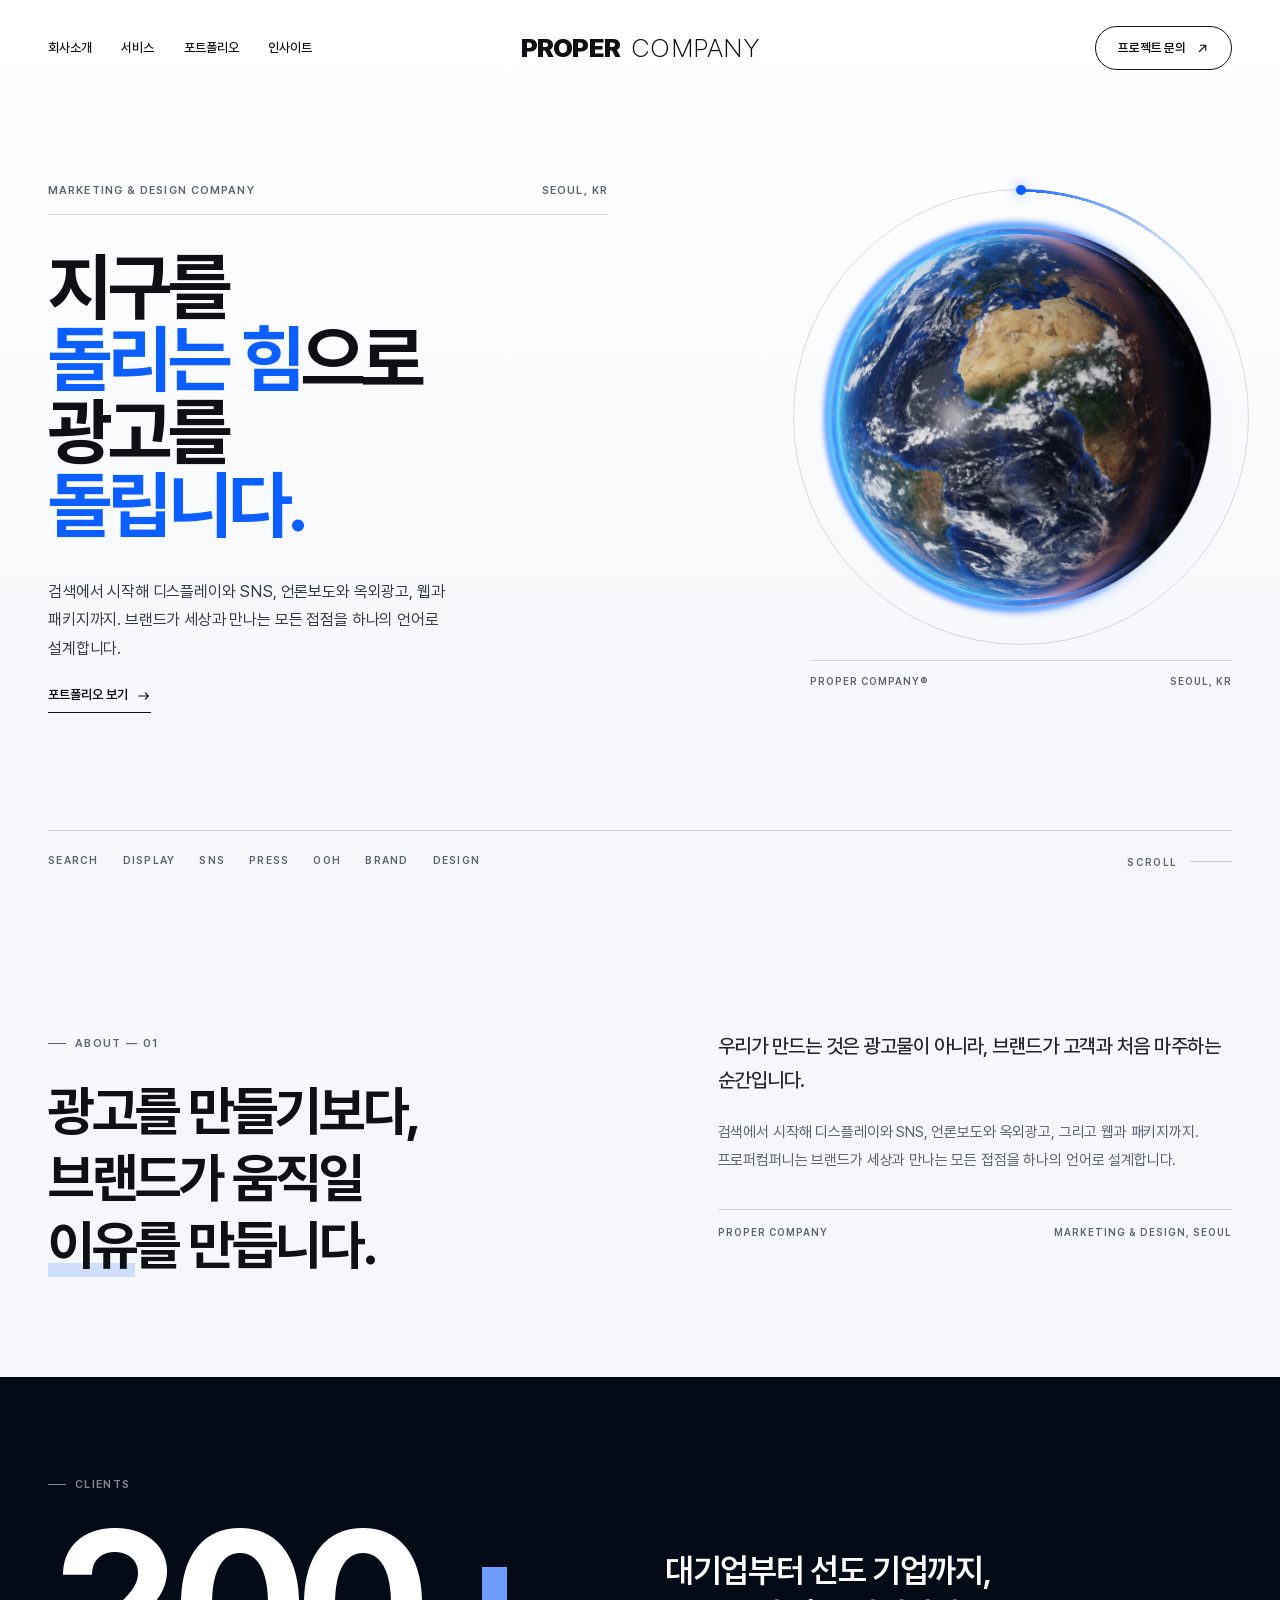
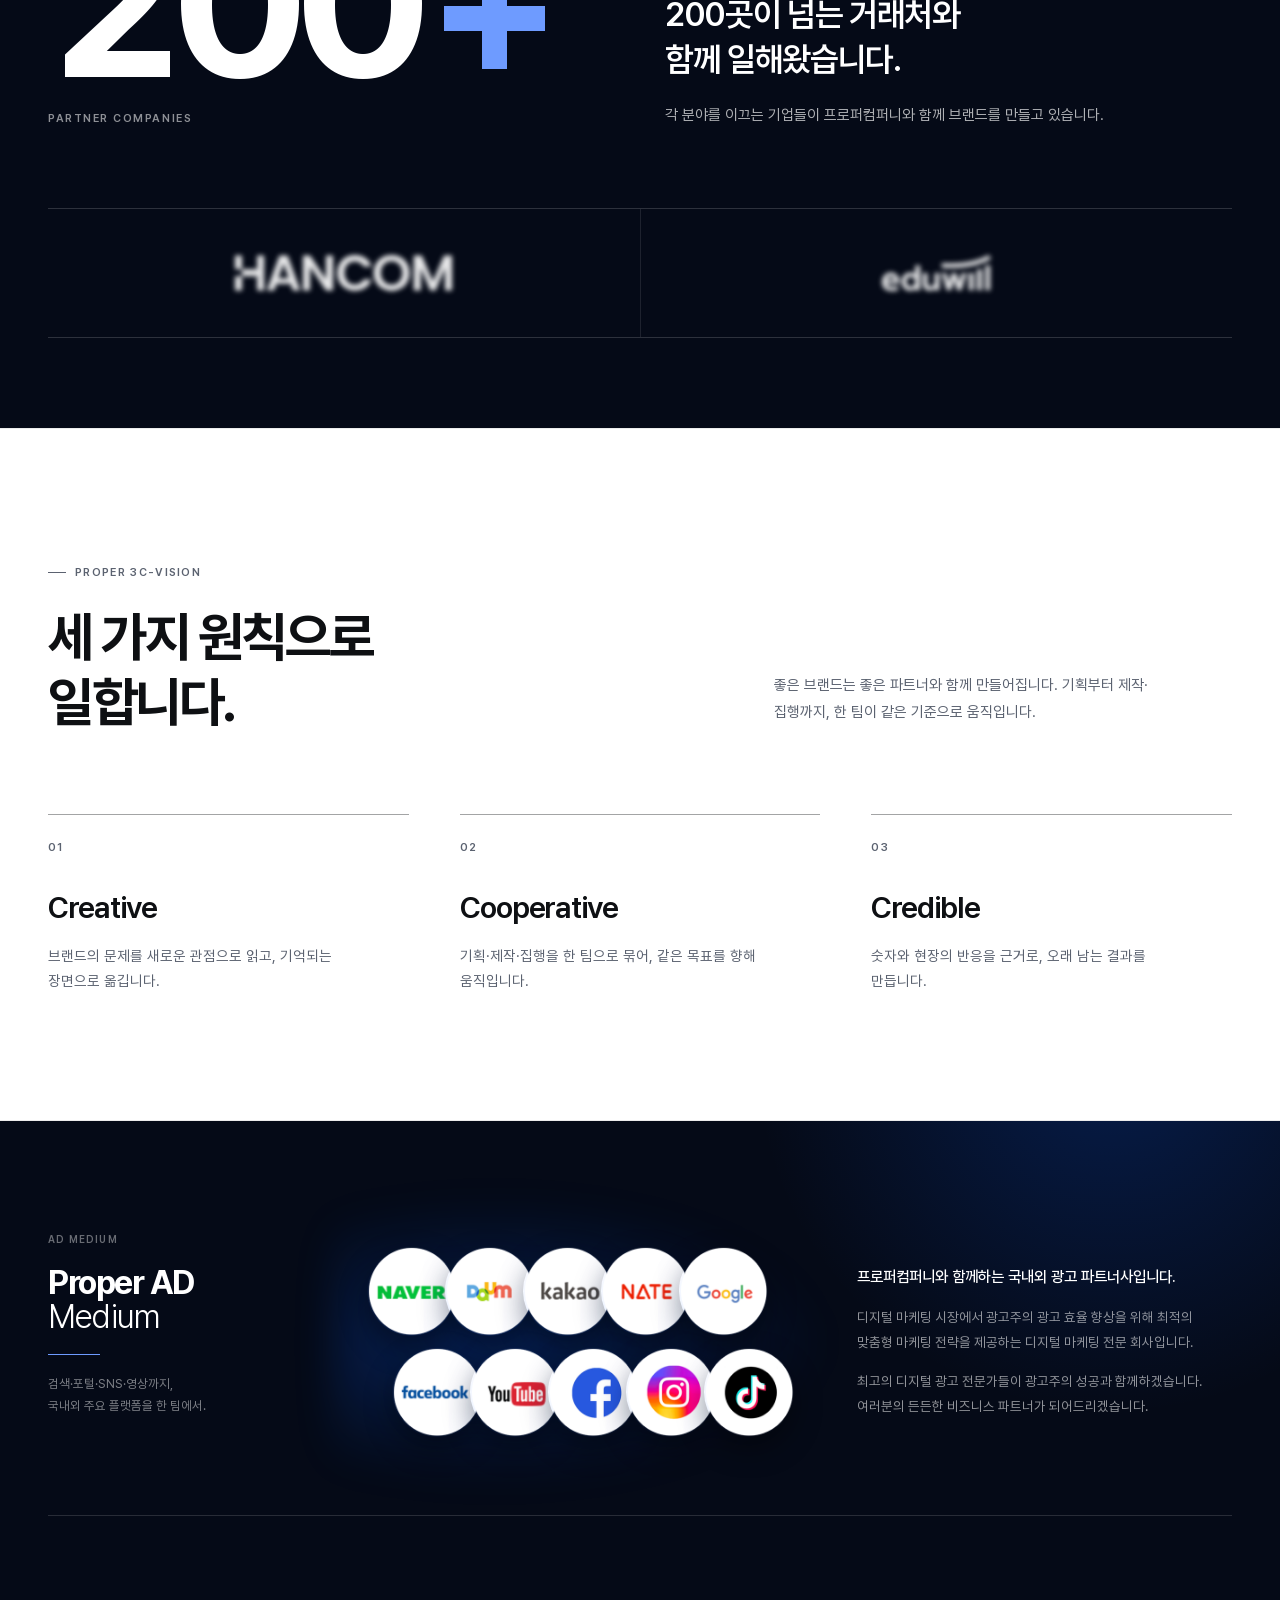
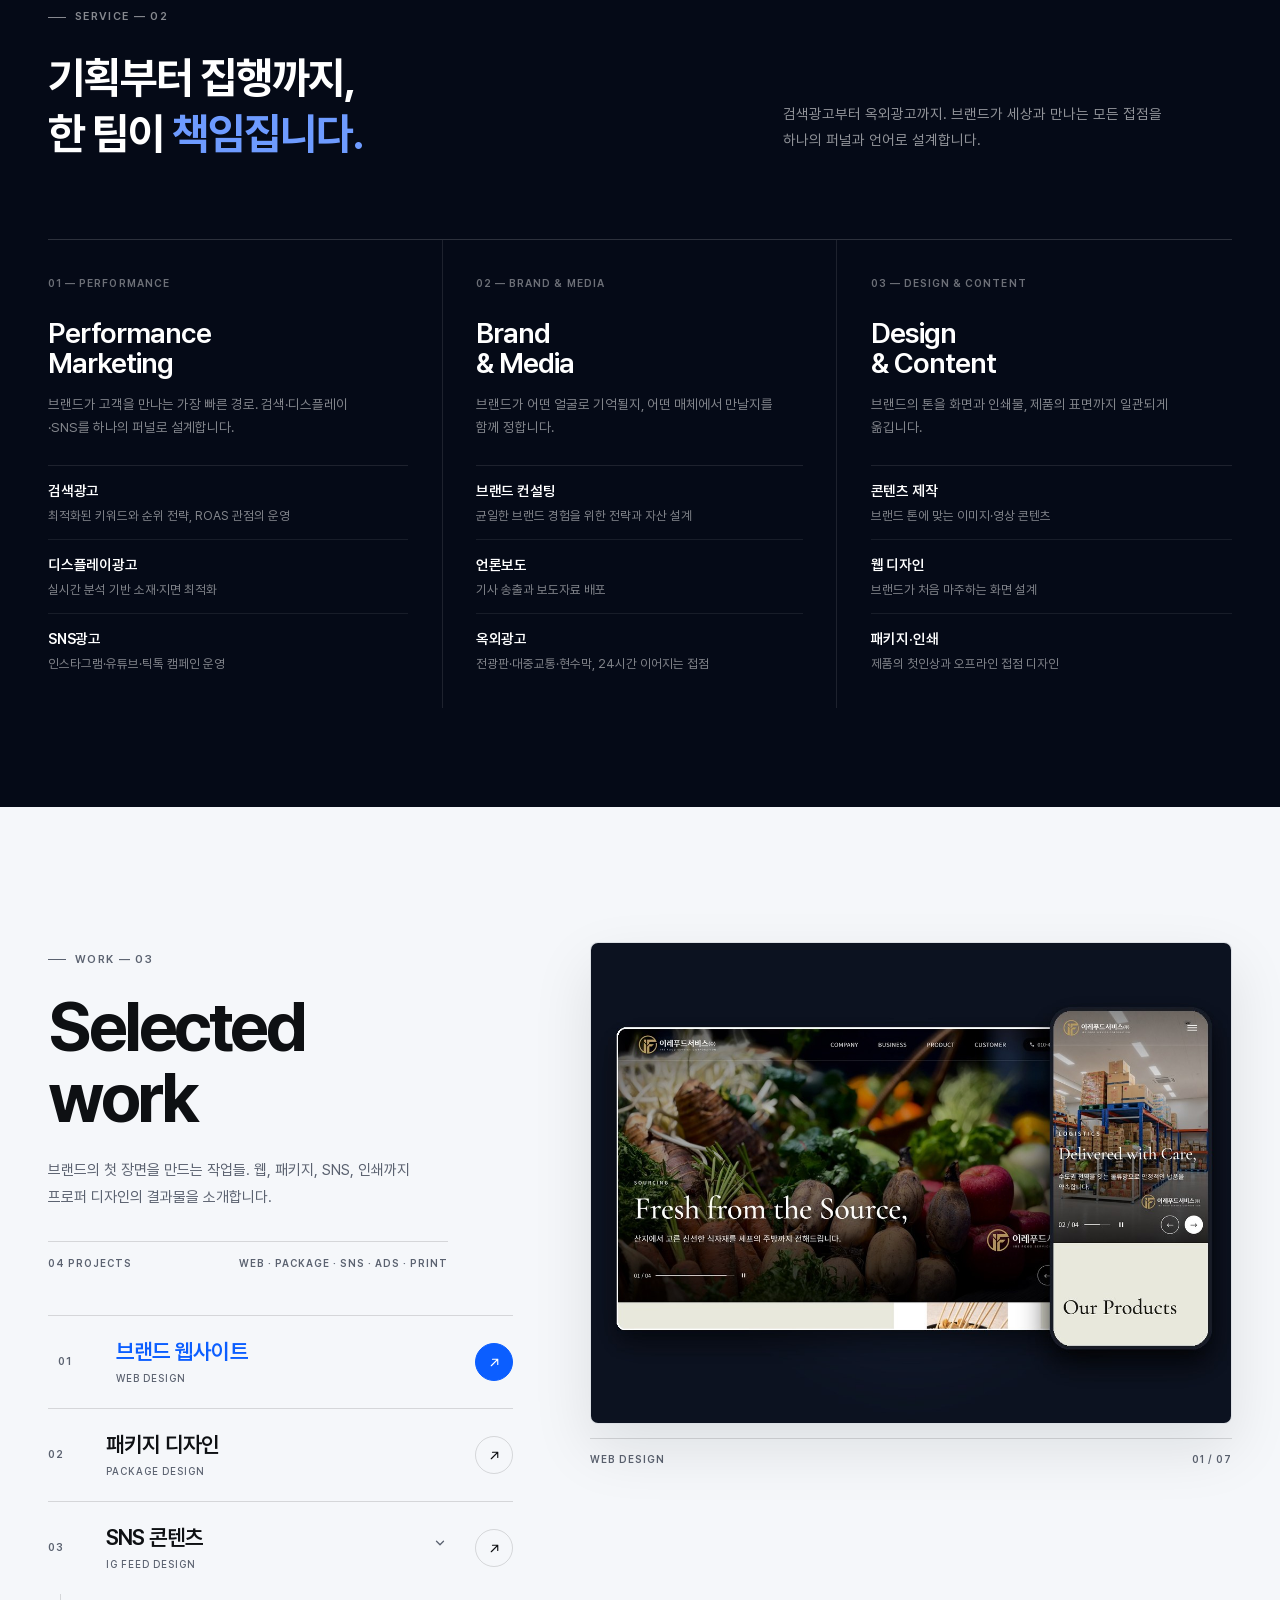
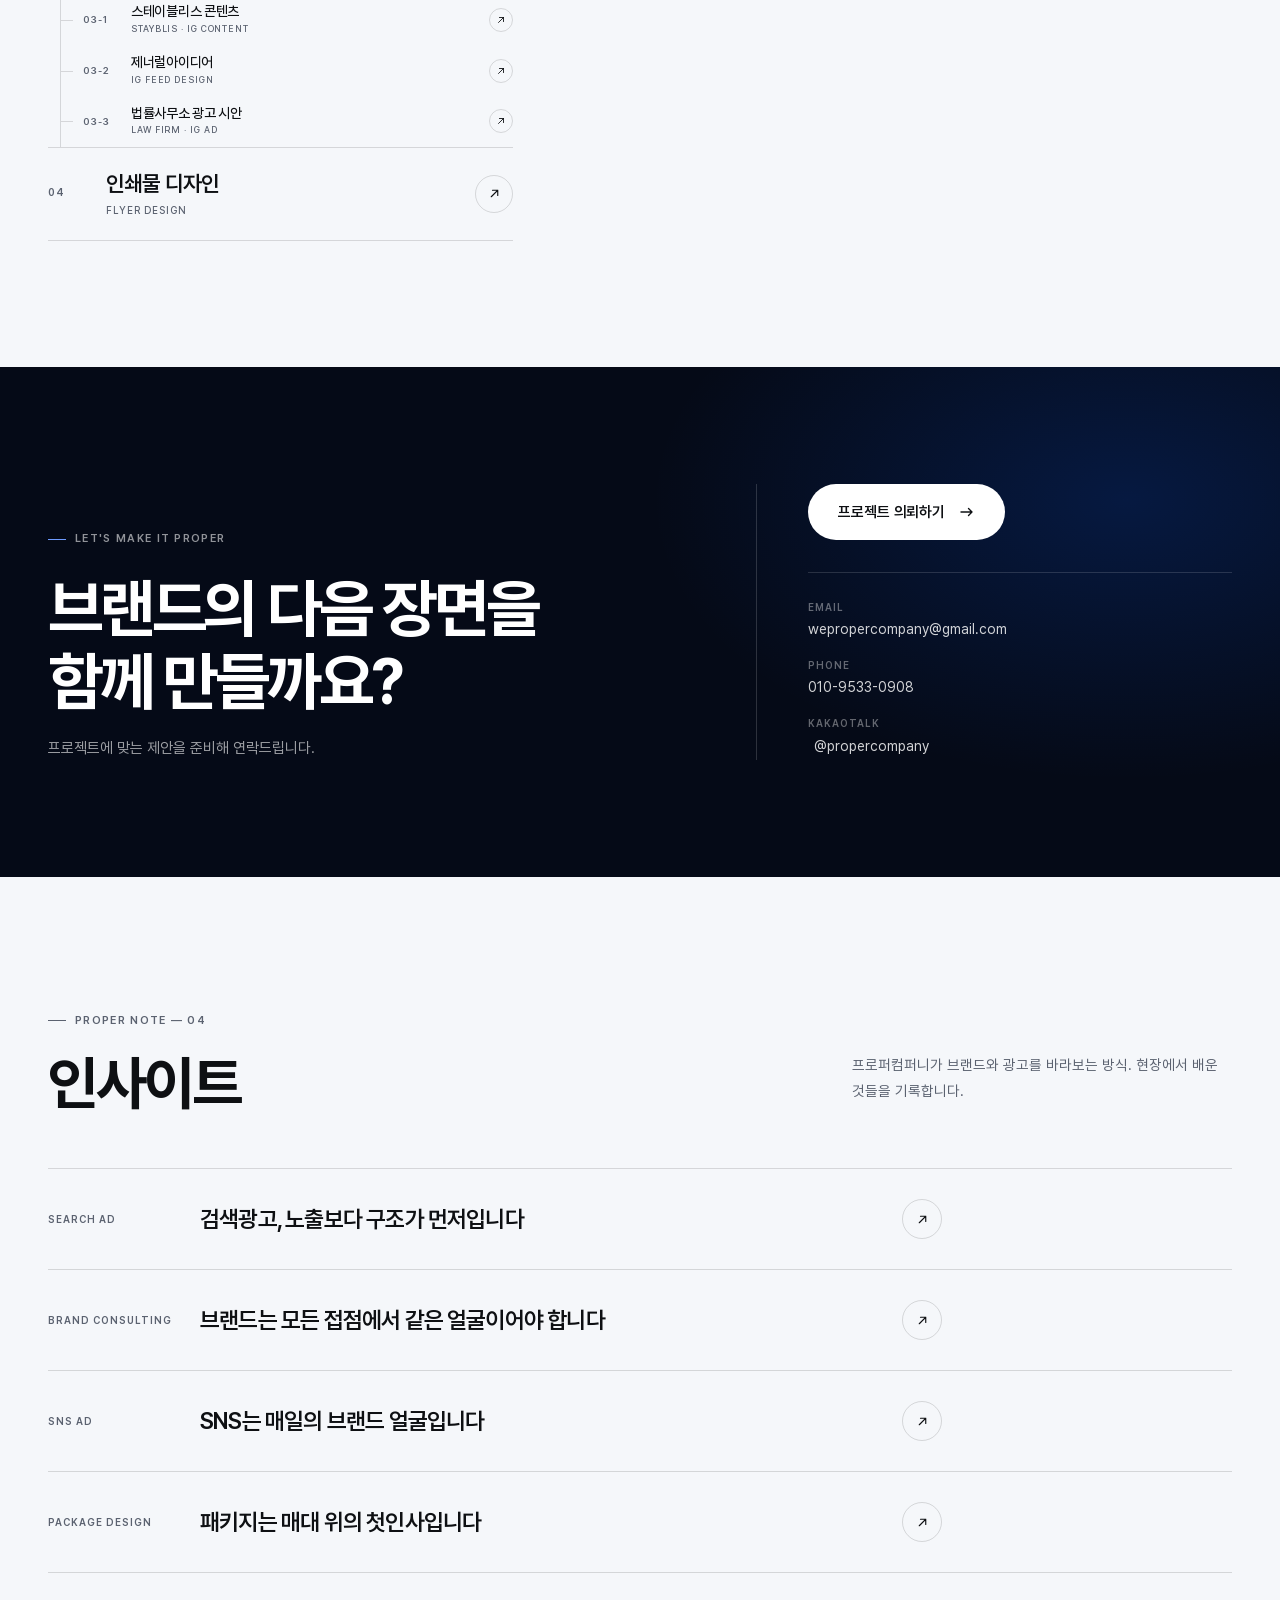
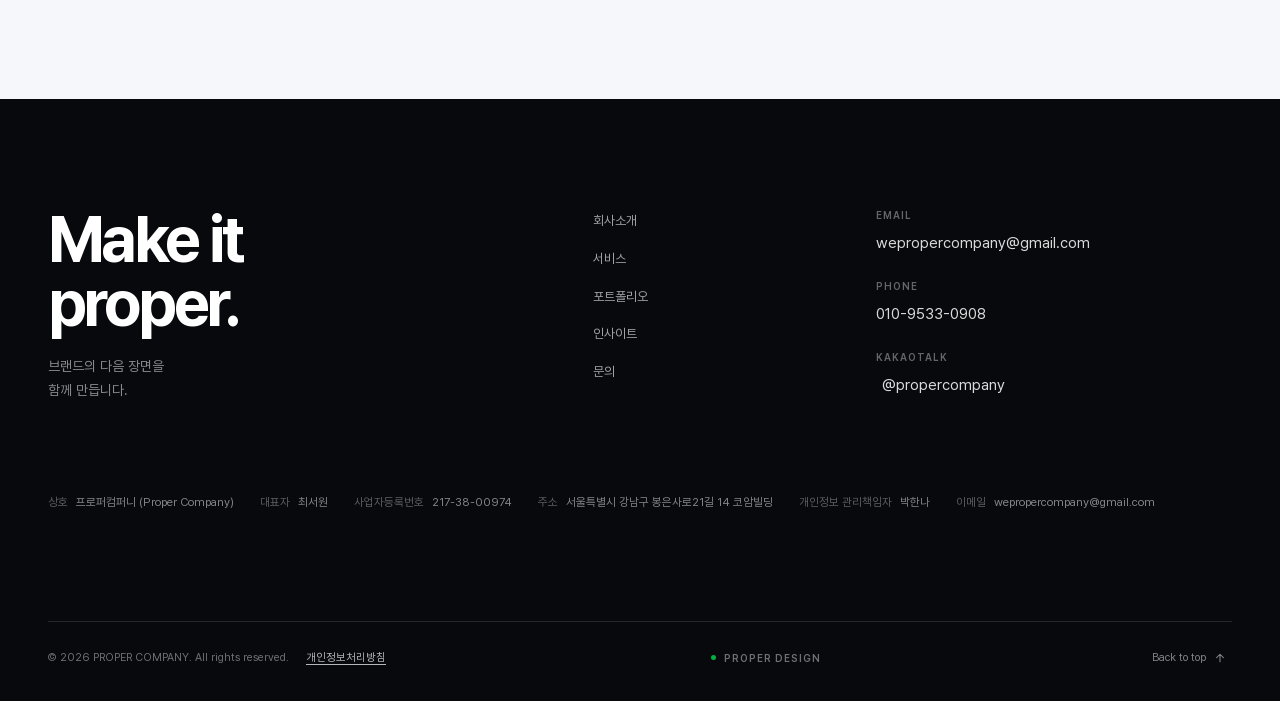
==== commit 2e848014: "Rework hero headline line breaks and emphasis Co-Authored-By: Claude Sonnet 5.5 <noreply@anthropic.c" ====
--- a/proper-company.html
+++ b/proper-company.html
@@ -78,7 +78,7 @@
           </p>
 
           <h1 class="hero__title" id="hero-title" data-od-id="hero-title">
-            지구를 돌리는<br>힘으로<br>광고를<br><em>돌립니다.</em>
+            지구를<br><em>돌리는 힘</em>으로<br>광고를<br><em>돌립니다.</em>
           </h1>
 
           <div class="hero__aside reveal" style="--d:160ms">
